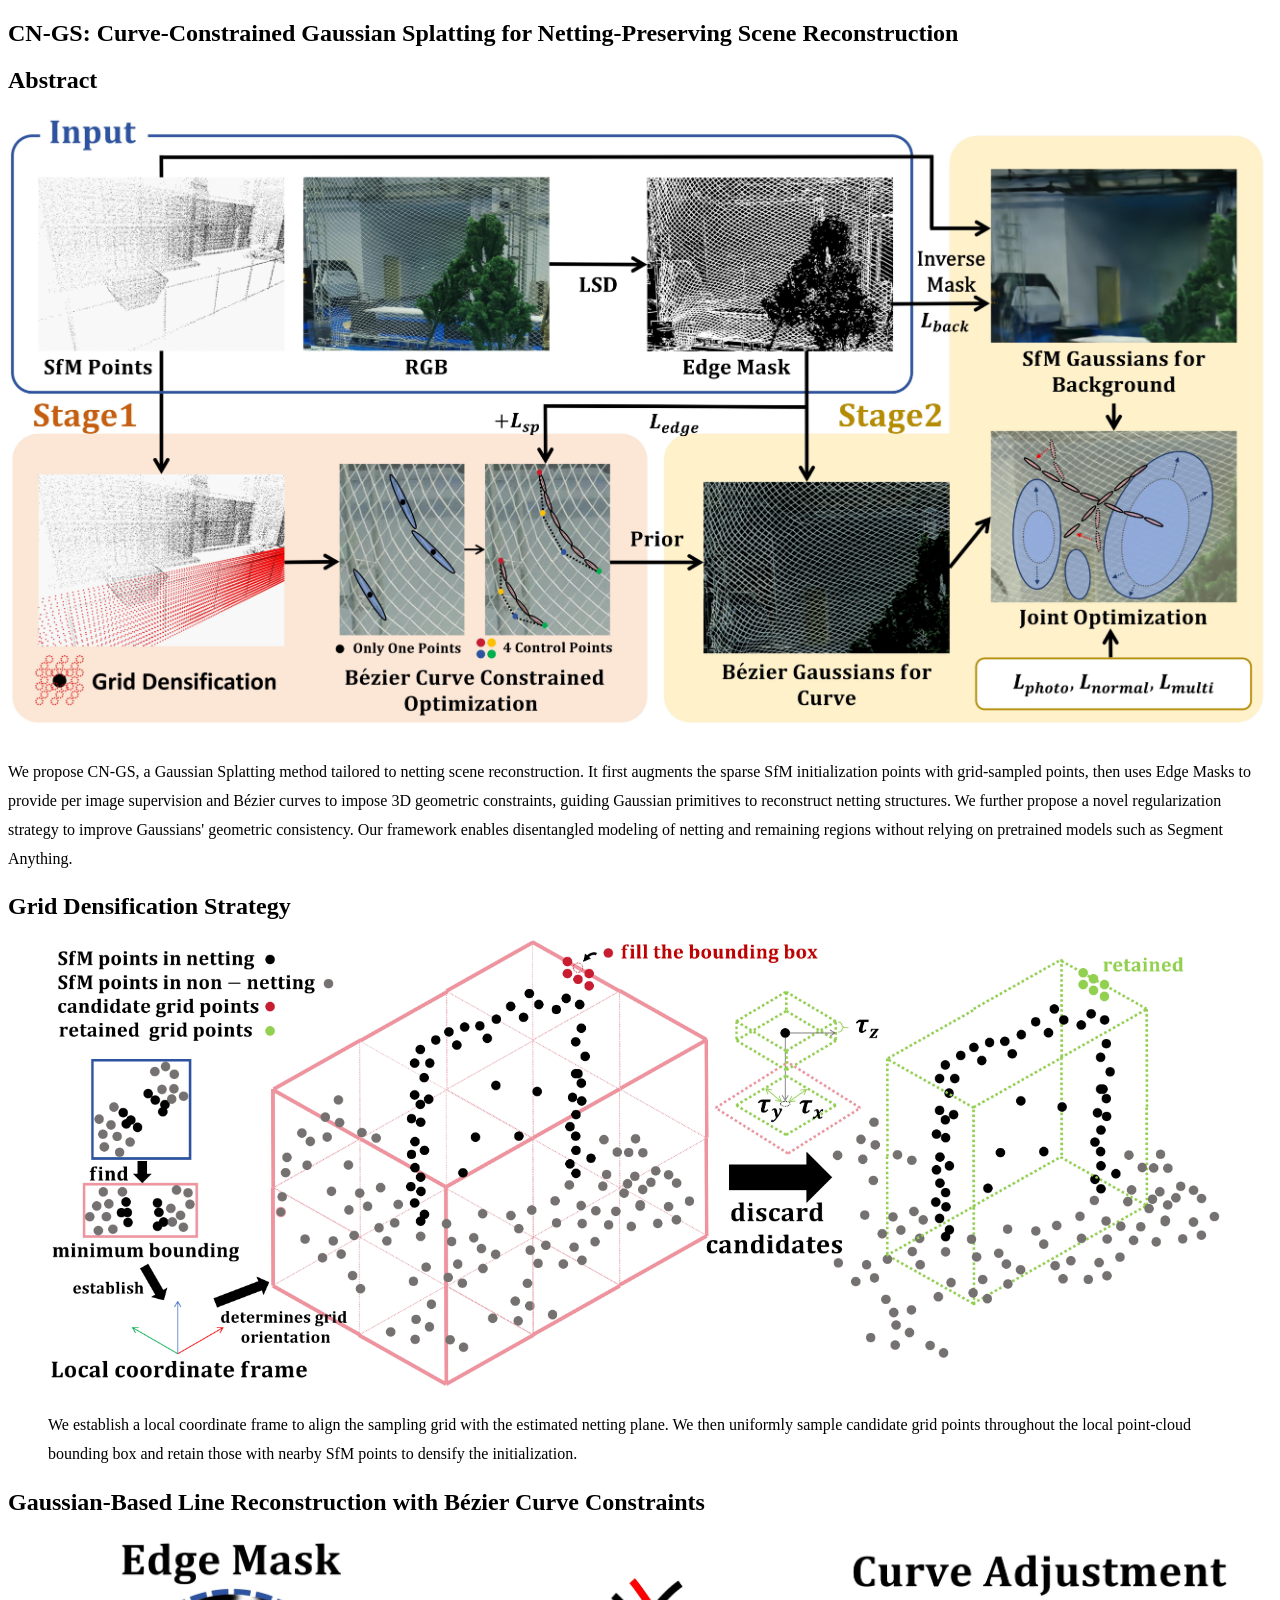
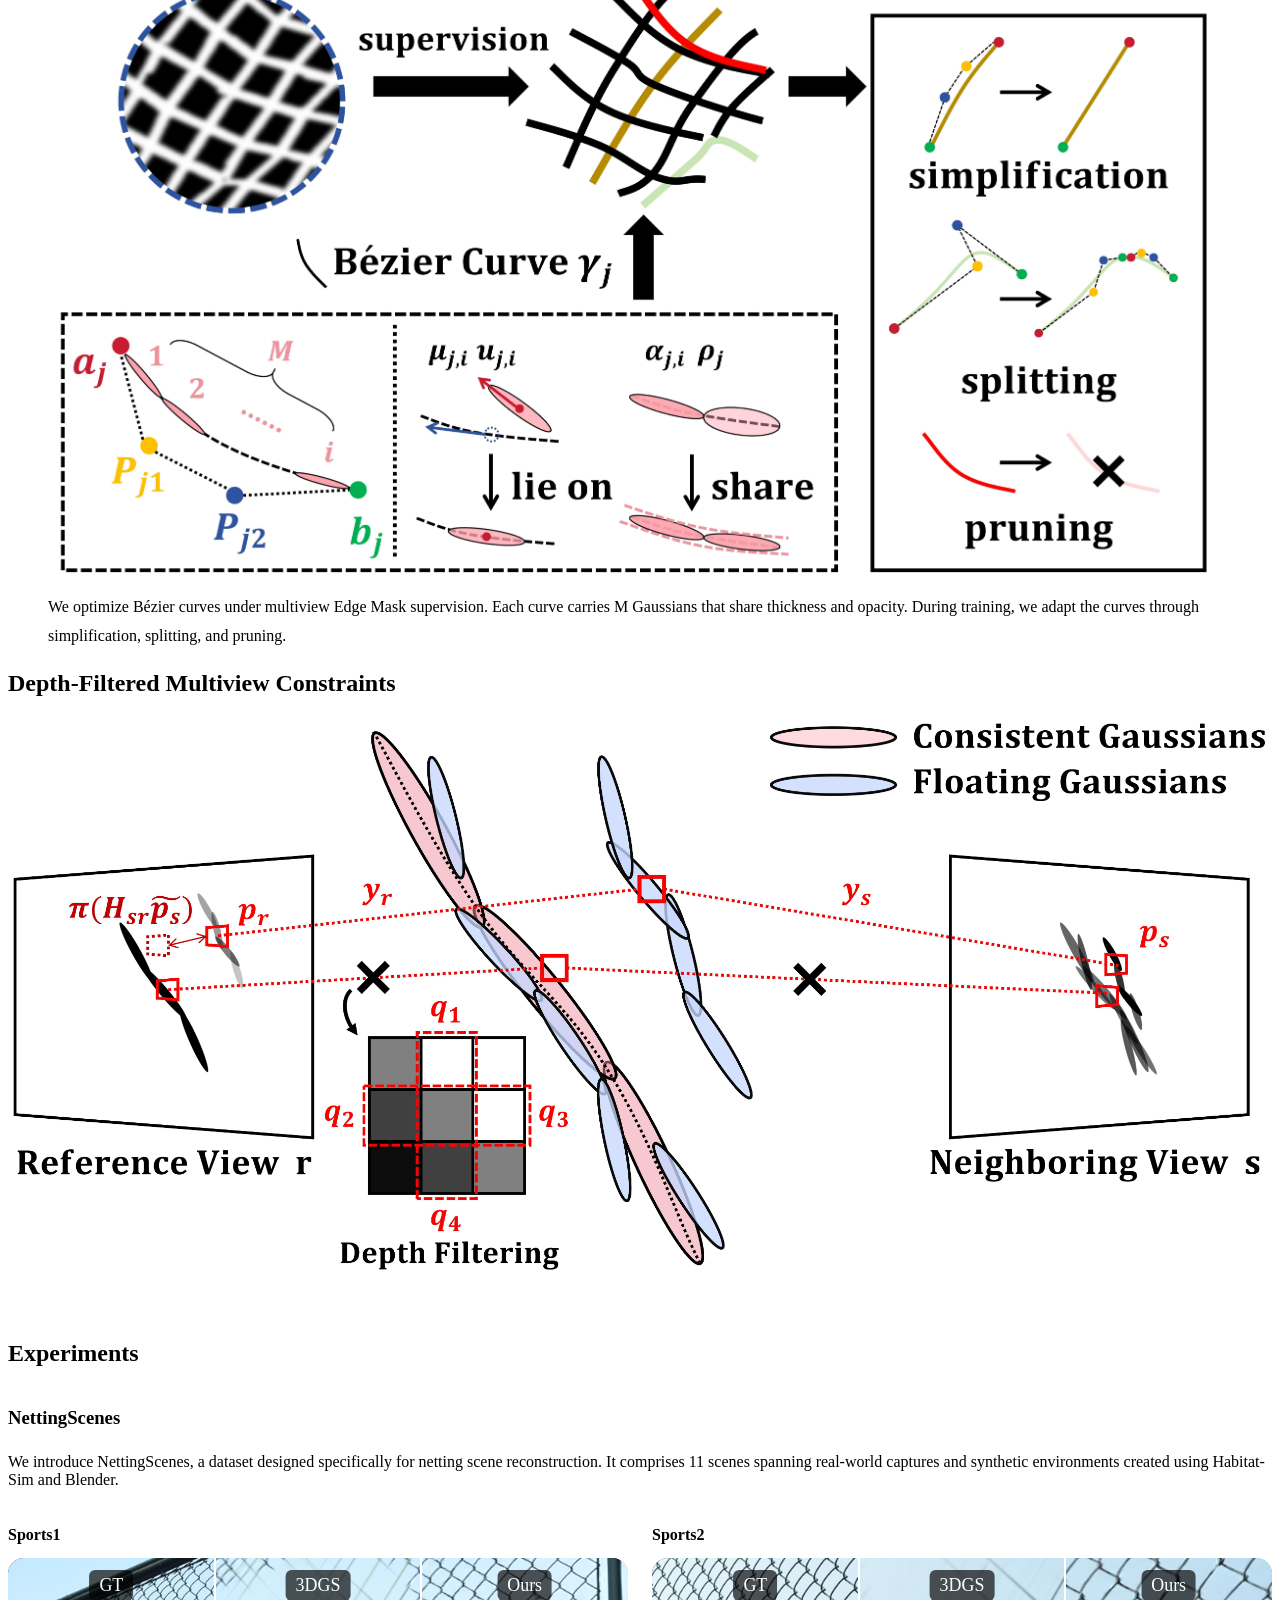
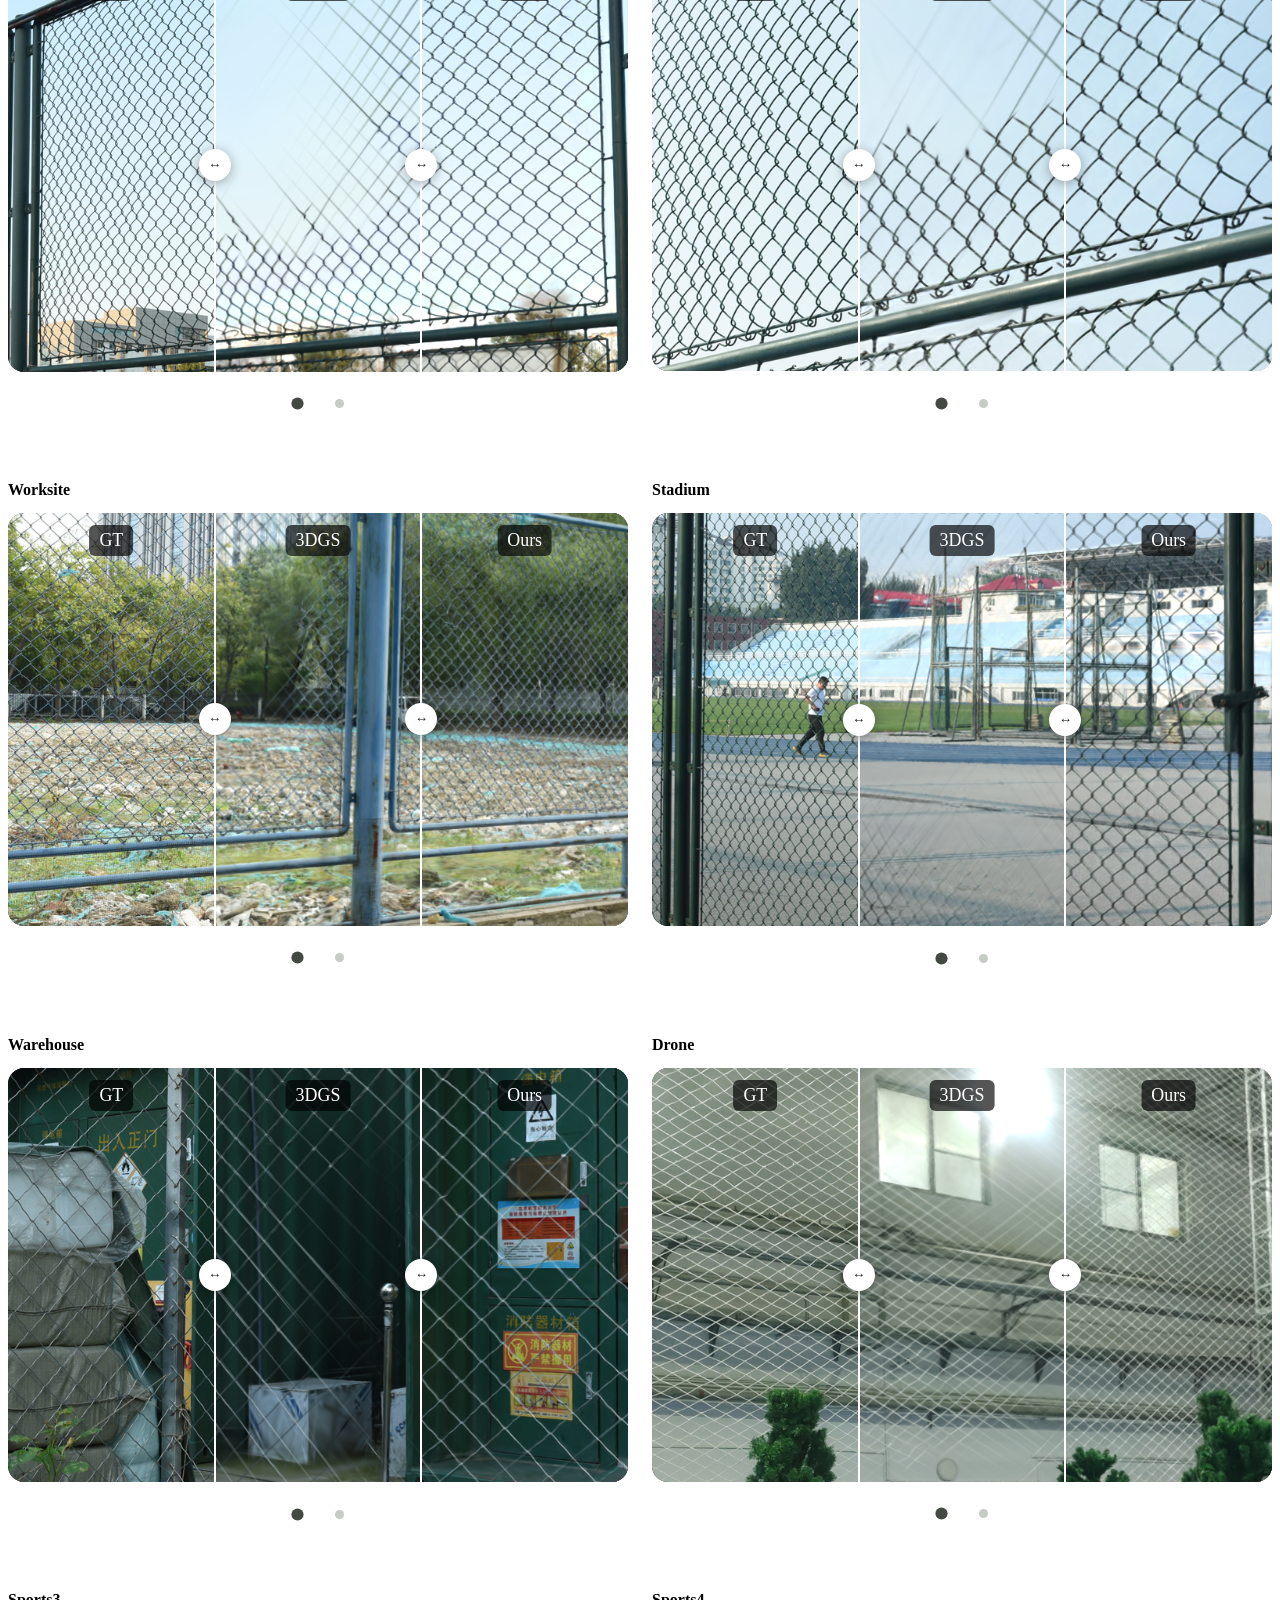
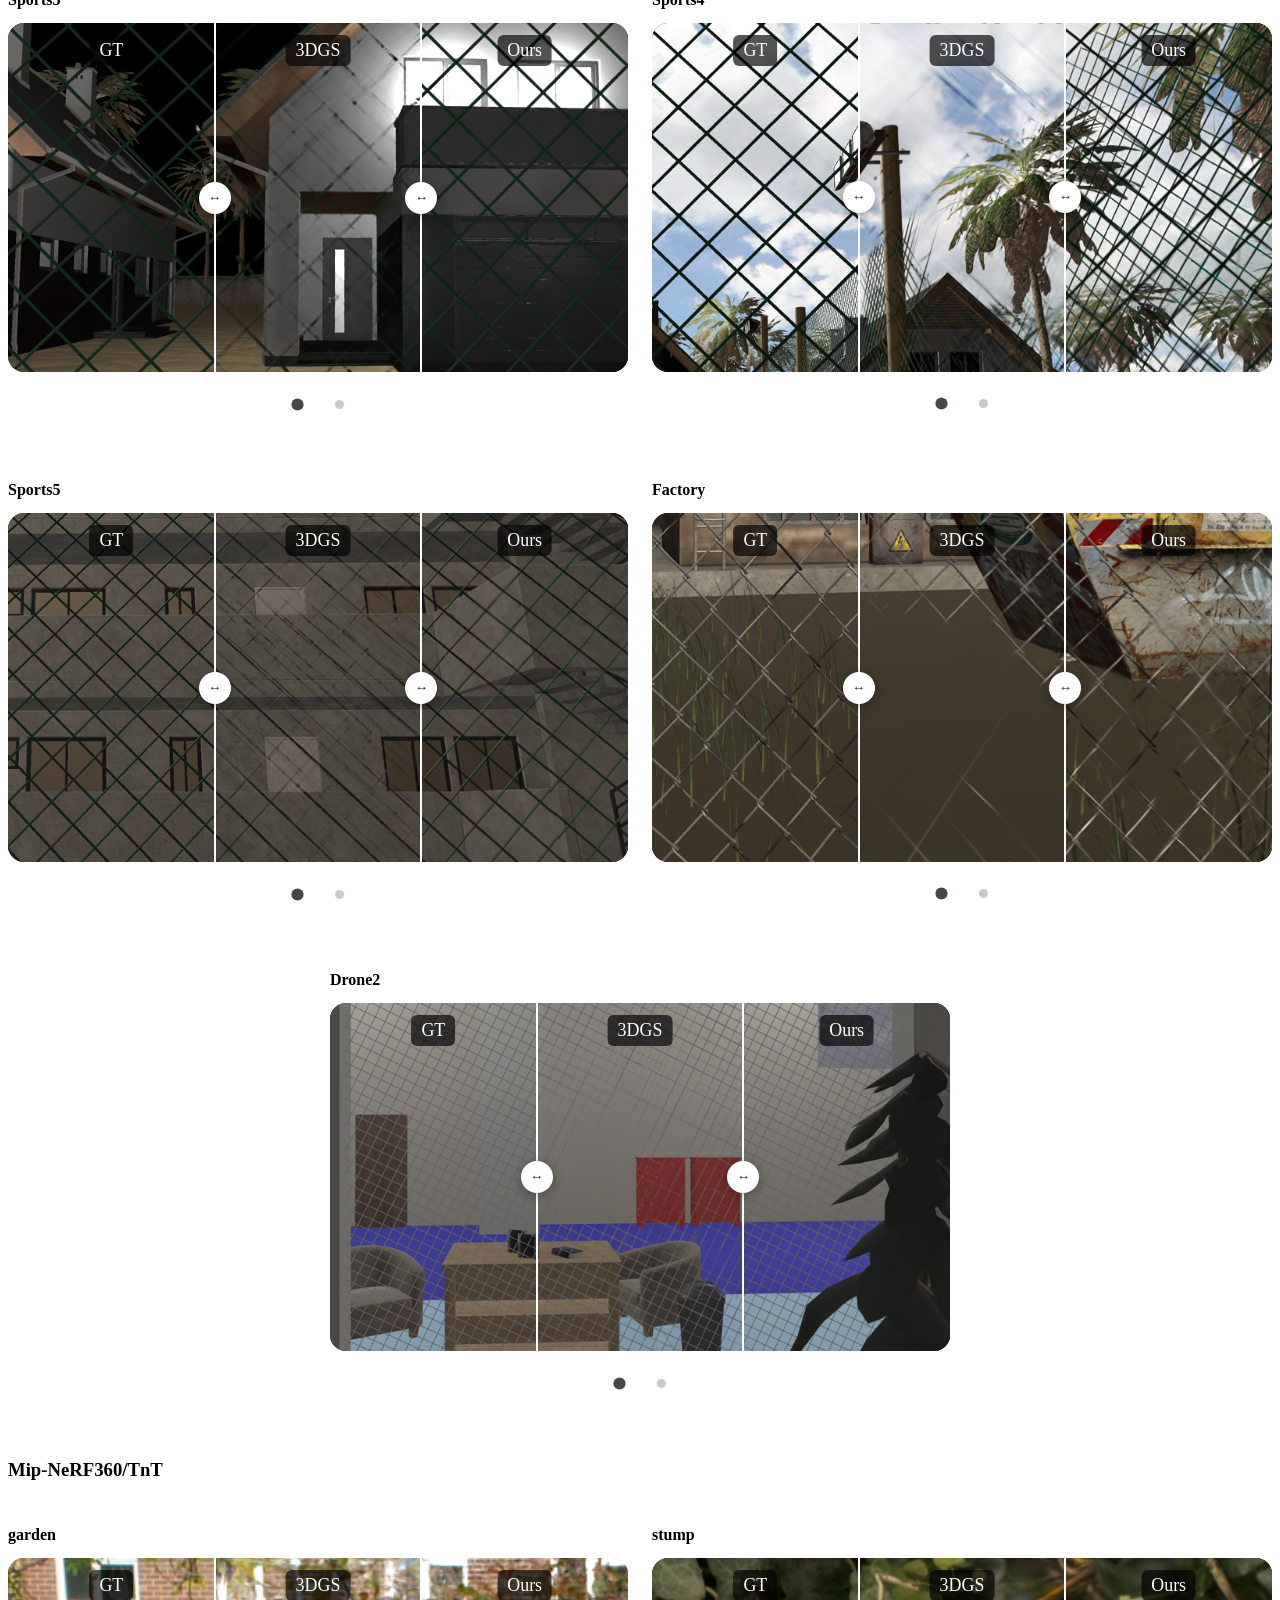
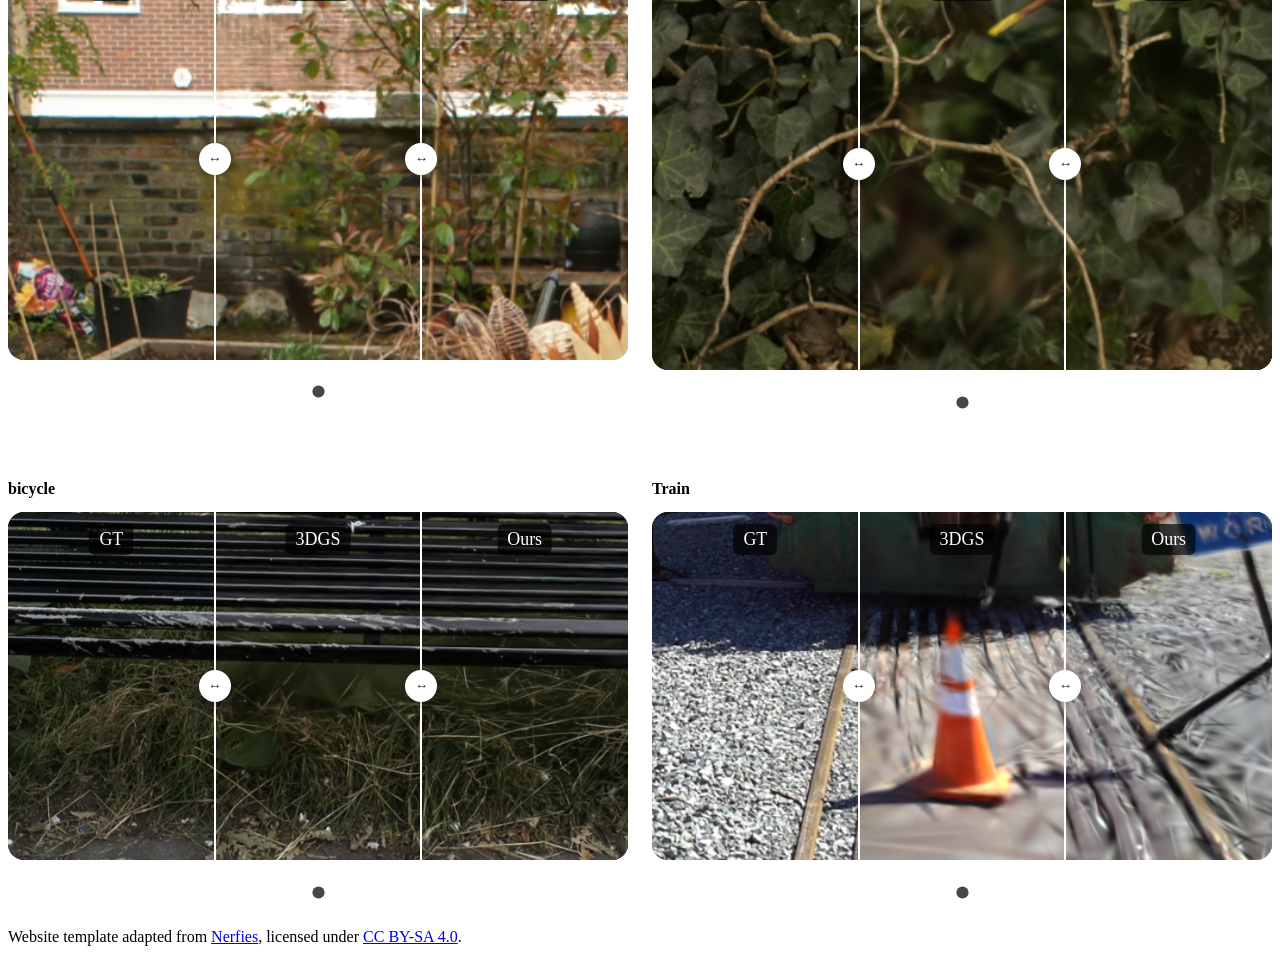
==== index.html @ cd25a400 "Add grid densification and Bezier reconstruction figure captions" ====
<!DOCTYPE html>
<html lang="en">
<head>
  <meta charset="utf-8">
  <meta name="viewport" content="width=device-width, initial-scale=1">
  <meta name="description" content="CN-GS visual comparisons with 3D Gaussian Splatting across real, simulated and public dataset scenes.">
  <title>CN-GS: Curve-Constrained Gaussian Splatting for Netting-Preserving Scene Reconstruction</title>
  <link href="https://fonts.googleapis.com/css?family=Google+Sans|Noto+Sans|Castoro" rel="stylesheet">
  <link rel="stylesheet" href="./static/css/bulma.min.css">
  <link rel="stylesheet" href="./static/css/index.css">
  <!-- Video comparison temporarily disabled; keep for restoration.
  <link rel="stylesheet" href="./static/css/video-comparison.css?v=dots-width-2">
  -->
  <link rel="stylesheet" href="./static/css/roi-comparison.css?v=method-captions-1">
  <!-- Video comparison temporarily disabled; keep for restoration.
  <script defer src="./static/js/video-comparison.js?v=public-1"></script>
  -->
  <script defer src="./static/js/roi-comparison.js?v=drone-crop-1"></script>
</head>
<body>
<section class="hero"><div class="hero-body"><div class="container is-max-desktop has-text-centered">
<h1 class="title is-1 publication-title">CN-GS: Curve-Constrained Gaussian Splatting for Netting-Preserving Scene Reconstruction</h1>
</div></div></section>
<!-- Video comparison temporarily disabled; original markup preserved.
<section class="hero teaser">
  <div class="container is-max-desktop">
    <div class="hero-body">
      <div class="video-comparison" id="buaa-comparison" style="--split: 50%">
        <video class="comparison-base" muted playsinline preload="auto" aria-label="3DGS rendering">
          <source src="./static/videos/comparisons/buaa-net-baseline-13s.mp4?v=13s-2" type="video/mp4">
        </video>
        <video class="comparison-ours" muted playsinline preload="auto" aria-label="Our rendering">
          <source src="./static/videos/comparisons/buaa-net-ours-13s.mp4?v=13s-2" type="video/mp4">
        </video>
        <span class="comparison-label label-ours">Ours</span>
        <span class="comparison-label label-baseline">3DGS</span>
        <div class="comparison-divider" aria-hidden="true"><span>&harr;</span></div>
        <input class="comparison-range" type="range" min="0" max="100" value="50" step="0.1"
               aria-label="Comparison split: percentage of 3DGS" aria-valuetext="50% 3DGS">
      </div>
      <div class="comparison-controls">
        <div class="comparison-scenes" role="group" aria-label="Comparison scene">
          <button class="comparison-scene" type="button" data-scene="buaa-net" aria-pressed="true" aria-label="Show BUAA Net" title="BUAA Net"><span aria-hidden="true"></span></button>
          <button class="comparison-scene" type="button" data-scene="930-0" aria-pressed="false" aria-label="Show 930-0" title="930-0"><span aria-hidden="true"></span></button>
          <button class="comparison-scene" type="button" data-scene="1010-2_2" aria-pressed="false" aria-label="Show 1010-2" title="1010-2"><span aria-hidden="true"></span></button>
          <button class="comparison-scene" type="button" data-scene="net6" aria-pressed="false" aria-label="Show net6" title="net6"><span aria-hidden="true"></span></button>
          <button class="comparison-scene" type="button" data-scene="bicycle" aria-pressed="false" aria-label="Show bicycle" title="bicycle"><span aria-hidden="true"></span></button>
        </div>
      </div>
    </div>
  </div>
</section>


-->

<section class="section method-section" id="abstract">
  <div class="container is-max-desktop">
    <h2 class="title is-3 has-text-centered">Abstract</h2>
    <img class="method-figure" src="./static/images/method/Abstract.jpg" alt="CN-GS overview" decoding="async">
    <div class="content abstract-text">
      <p>We propose CN-GS, a Gaussian Splatting method tailored to netting scene reconstruction.
It first augments the sparse SfM initialization points with grid-sampled points, then uses Edge Masks to provide per image supervision and B&eacute;zier curves to impose 3D geometric constraints, guiding Gaussian primitives to reconstruct netting structures.
We further propose a novel regularization strategy to improve Gaussians' geometric consistency.
Our framework enables disentangled modeling of netting and remaining regions without relying on pretrained models such as Segment Anything.</p>
    </div>
  </div>
</section>
<section class="section method-section" id="grid-densification">
  <div class="container is-max-desktop">
    <h2 class="title is-3 has-text-centered">Grid Densification Strategy</h2>
    <figure>
      <img class="method-figure" src="./static/images/method/1.jpg" alt="Grid densification strategy diagram" loading="lazy" decoding="async">
      <figcaption class="method-caption">We establish a local coordinate frame to align the sampling grid with the estimated netting plane.
We then uniformly sample candidate grid points throughout the local point-cloud bounding box and retain those with nearby SfM points to densify the initialization.</figcaption>
    </figure>
  </div>
</section>
<section class="section method-section" id="bezier-constraints">
  <div class="container is-max-desktop">
    <h2 class="title is-3 has-text-centered">Gaussian-Based Line Reconstruction with B&eacute;zier Curve Constraints</h2>
    <figure>
      <img class="method-figure" src="./static/images/method/2.jpg" alt="Gaussian-based line reconstruction with Bezier curve constraints" loading="lazy" decoding="async">
      <figcaption class="method-caption">We optimize B&eacute;zier curves under multiview Edge Mask supervision. Each curve carries M Gaussians that share thickness and opacity. During training, we adapt the curves through simplification, splitting, and pruning.</figcaption>
    </figure>
  </div>
</section>
<section class="section method-section" id="multiview-constraints">
  <div class="container is-max-desktop">
    <h2 class="title is-3 has-text-centered">Depth-Filtered Multiview Constraints</h2>
    <img class="method-figure" src="./static/images/method/3.jpg" alt="Depth-filtered multiview constraints diagram" loading="lazy" decoding="async">
  </div>
</section>

<section class="section roi-section" id="static-comparisons"><div class="container is-max-desktop">
<h2 class="title is-3 has-text-centered">Experiments</h2>

<section aria-labelledby="nettingscenes-title" class="experiment-dataset">
<h3 class="title is-4 dataset-title" id="nettingscenes-title">NettingScenes</h3>
<div class="content"><p>We introduce NettingScenes, a dataset designed specifically for netting scene reconstruction. It comprises 11 scenes spanning real-world captures and synthetic environments created using Habitat-Sim and Blender.</p></div>
<div class="roi-grid">
<article class="roi-group"><h4 class="title is-5">Sports1</h4>
<div class="roi-view" style="aspect-ratio:794/530;--first:33.333%;--second:66.667%">
<img alt="Sports1 / roi_00017 GT" class="roi-gt" draggable="false" loading="lazy" src="static/images/comparisons/website/102-2/roi_00017/gt_roi.png"/>
<img alt="Sports1 / roi_00017 3DGS" class="roi-base" draggable="false" loading="lazy" src="static/images/comparisons/website/102-2/roi_00017/left_render_roi.png"/>
<img alt="Sports1 / roi_00017 Ours" class="roi-ours" draggable="false" loading="lazy" src="static/images/comparisons/website/102-2/roi_00017/right_render_roi.png"/>
<span class="roi-label roi-label-gt">GT</span><span class="roi-label roi-label-base">3DGS</span><span class="roi-label roi-label-ours">Ours</span>
<button aria-label="GT / 3DGS boundary" aria-valuemax="100" aria-valuemin="0" aria-valuenow="33.333" class="roi-handle roi-first" role="slider" type="button"><span>↔</span></button>
<button aria-label="3DGS / Ours boundary" aria-valuemax="100" aria-valuemin="0" aria-valuenow="66.667" class="roi-handle roi-second" role="slider" type="button"><span>↔</span></button>
</div><div aria-label="Sports1 ROI selection" class="roi-scenes" role="group">
<button aria-label="Sports1: ROI 00017" aria-pressed="true" class="roi-scene" data-roi='{"label": "Sports1 / roi_00017", "path": "static/images/comparisons/website/102-2/roi_00017", "width": 794, "height": 530}' title="ROI 00017" type="button"><span aria-hidden="true"></span></button>
<button aria-label="Sports1: ROI 00021" aria-pressed="false" class="roi-scene" data-roi='{"label": "Sports1 / roi_00021", "path": "static/images/comparisons/website/102-2/roi_00021", "width": 793, "height": 529}' title="ROI 00021" type="button"><span aria-hidden="true"></span></button>
</div></article>
<article class="roi-group"><h4 class="title is-5">Sports2</h4>
<div class="roi-view" style="aspect-ratio:792/528;--first:33.333%;--second:66.667%">
<img alt="Sports2 / roi_00002 GT" class="roi-gt" draggable="false" loading="lazy" src="static/images/comparisons/website/1010-2/roi_00002/gt_roi.png"/>
<img alt="Sports2 / roi_00002 3DGS" class="roi-base" draggable="false" loading="lazy" src="static/images/comparisons/website/1010-2/roi_00002/left_render_roi.png"/>
<img alt="Sports2 / roi_00002 Ours" class="roi-ours" draggable="false" loading="lazy" src="static/images/comparisons/website/1010-2/roi_00002/right_render_roi.png"/>
<span class="roi-label roi-label-gt">GT</span><span class="roi-label roi-label-base">3DGS</span><span class="roi-label roi-label-ours">Ours</span>
<button aria-label="GT / 3DGS boundary" aria-valuemax="100" aria-valuemin="0" aria-valuenow="33.333" class="roi-handle roi-first" role="slider" type="button"><span>↔</span></button>
<button aria-label="3DGS / Ours boundary" aria-valuemax="100" aria-valuemin="0" aria-valuenow="66.667" class="roi-handle roi-second" role="slider" type="button"><span>↔</span></button>
</div><div aria-label="Sports2 ROI selection" class="roi-scenes" role="group">
<button aria-label="Sports2: ROI 00002" aria-pressed="true" class="roi-scene" data-roi='{"label": "Sports2 / roi_00002", "path": "static/images/comparisons/website/1010-2/roi_00002", "width": 792, "height": 528}' title="ROI 00002" type="button"><span aria-hidden="true"></span></button>
<button aria-label="Sports2: ROI 00031" aria-pressed="false" class="roi-scene" data-roi='{"label": "Sports2 / roi_00031", "path": "static/images/comparisons/website/1010-2/roi_00031", "width": 795, "height": 530}' title="ROI 00031" type="button"><span aria-hidden="true"></span></button>
</div></article>
<article class="roi-group"><h4 class="title is-5">Worksite</h4>
<div class="roi-view" style="aspect-ratio:795/529;--first:33.333%;--second:66.667%">
<img alt="Worksite / roi_00001 GT" class="roi-gt" draggable="false" loading="lazy" src="static/images/comparisons/website/930-0/roi_00001/gt_roi.png"/>
<img alt="Worksite / roi_00001 3DGS" class="roi-base" draggable="false" loading="lazy" src="static/images/comparisons/website/930-0/roi_00001/left_render_roi.png"/>
<img alt="Worksite / roi_00001 Ours" class="roi-ours" draggable="false" loading="lazy" src="static/images/comparisons/website/930-0/roi_00001/right_render_roi.png"/>
<span class="roi-label roi-label-gt">GT</span><span class="roi-label roi-label-base">3DGS</span><span class="roi-label roi-label-ours">Ours</span>
<button aria-label="GT / 3DGS boundary" aria-valuemax="100" aria-valuemin="0" aria-valuenow="33.333" class="roi-handle roi-first" role="slider" type="button"><span>↔</span></button>
<button aria-label="3DGS / Ours boundary" aria-valuemax="100" aria-valuemin="0" aria-valuenow="66.667" class="roi-handle roi-second" role="slider" type="button"><span>↔</span></button>
</div><div aria-label="Worksite ROI selection" class="roi-scenes" role="group">
<button aria-label="Worksite: ROI 00001" aria-pressed="true" class="roi-scene" data-roi='{"label": "Worksite / roi_00001", "path": "static/images/comparisons/website/930-0/roi_00001", "width": 795, "height": 529}' title="ROI 00001" type="button"><span aria-hidden="true"></span></button>
<button aria-label="Worksite: ROI 00017" aria-pressed="false" class="roi-scene" data-roi='{"label": "Worksite / roi_00017", "path": "static/images/comparisons/website/930-0/roi_00017", "width": 790, "height": 527}' title="ROI 00017" type="button"><span aria-hidden="true"></span></button>
</div></article>
<article class="roi-group"><h4 class="title is-5">Stadium</h4>
<div class="roi-view" style="aspect-ratio:792/528;--first:33.333%;--second:66.667%">
<img alt="Stadium / roi_00003 GT" class="roi-gt" draggable="false" loading="lazy" src="static/images/comparisons/website/net6/roi_00003/gt_roi.png"/>
<img alt="Stadium / roi_00003 3DGS" class="roi-base" draggable="false" loading="lazy" src="static/images/comparisons/website/net6/roi_00003/left_render_roi.png"/>
<img alt="Stadium / roi_00003 Ours" class="roi-ours" draggable="false" loading="lazy" src="static/images/comparisons/website/net6/roi_00003/right_render_roi.png"/>
<span class="roi-label roi-label-gt">GT</span><span class="roi-label roi-label-base">3DGS</span><span class="roi-label roi-label-ours">Ours</span>
<button aria-label="GT / 3DGS boundary" aria-valuemax="100" aria-valuemin="0" aria-valuenow="33.333" class="roi-handle roi-first" role="slider" type="button"><span>↔</span></button>
<button aria-label="3DGS / Ours boundary" aria-valuemax="100" aria-valuemin="0" aria-valuenow="66.667" class="roi-handle roi-second" role="slider" type="button"><span>↔</span></button>
</div><div aria-label="Stadium ROI selection" class="roi-scenes" role="group">
<button aria-label="Stadium: ROI 00003" aria-pressed="true" class="roi-scene" data-roi='{"label": "Stadium / roi_00003", "path": "static/images/comparisons/website/net6/roi_00003", "width": 792, "height": 528}' title="ROI 00003" type="button"><span aria-hidden="true"></span></button>
<button aria-label="Stadium: ROI 00005" aria-pressed="false" class="roi-scene" data-roi='{"label": "Stadium / roi_00005", "path": "static/images/comparisons/website/net6/roi_00005", "width": 792, "height": 529}' title="ROI 00005" type="button"><span aria-hidden="true"></span></button>
</div></article>
<article class="roi-group"><h4 class="title is-5">Warehouse</h4>
<div class="roi-view" style="aspect-ratio:790/528;--first:33.333%;--second:66.667%">
<img alt="Warehouse / roi_00008 GT" class="roi-gt" draggable="false" loading="lazy" src="static/images/comparisons/website/107-1/roi_00008/gt_roi.png"/>
<img alt="Warehouse / roi_00008 3DGS" class="roi-base" draggable="false" loading="lazy" src="static/images/comparisons/website/107-1/roi_00008/left_render_roi.png"/>
<img alt="Warehouse / roi_00008 Ours" class="roi-ours" draggable="false" loading="lazy" src="static/images/comparisons/website/107-1/roi_00008/right_render_roi.png"/>
<span class="roi-label roi-label-gt">GT</span><span class="roi-label roi-label-base">3DGS</span><span class="roi-label roi-label-ours">Ours</span>
<button aria-label="GT / 3DGS boundary" aria-valuemax="100" aria-valuemin="0" aria-valuenow="33.333" class="roi-handle roi-first" role="slider" type="button"><span>↔</span></button>
<button aria-label="3DGS / Ours boundary" aria-valuemax="100" aria-valuemin="0" aria-valuenow="66.667" class="roi-handle roi-second" role="slider" type="button"><span>↔</span></button>
</div><div aria-label="Warehouse ROI selection" class="roi-scenes" role="group">
<button aria-label="Warehouse: ROI 00008" aria-pressed="true" class="roi-scene" data-roi='{"label": "Warehouse / roi_00008", "path": "static/images/comparisons/website/107-1/roi_00008", "width": 790, "height": 528}' title="ROI 00008" type="button"><span aria-hidden="true"></span></button>
<button aria-label="Warehouse: ROI 00010" aria-pressed="false" class="roi-scene" data-roi='{"label": "Warehouse / roi_00010", "path": "static/images/comparisons/website/107-1/roi_00010", "width": 794, "height": 530}' title="ROI 00010" type="button"><span aria-hidden="true"></span></button>
</div></article>
<article class="roi-group"><h4 class="title is-5">Drone</h4>
<div class="roi-view" data-crop-aspect="794 / 530" style="aspect-ratio:794/530;--first:33.333%;--second:66.667%">
<img alt="Drone / roi_00002 GT" class="roi-gt" draggable="false" loading="lazy" src="static/images/comparisons/website/buaa_net/roi_00002/gt_roi.png"/>
<img alt="Drone / roi_00002 3DGS" class="roi-base" draggable="false" loading="lazy" src="static/images/comparisons/website/buaa_net/roi_00002/left_render_roi.png"/>
<img alt="Drone / roi_00002 Ours" class="roi-ours" draggable="false" loading="lazy" src="static/images/comparisons/website/buaa_net/roi_00002/right_render_roi.png"/>
<span class="roi-label roi-label-gt">GT</span><span class="roi-label roi-label-base">3DGS</span><span class="roi-label roi-label-ours">Ours</span>
<button aria-label="GT / 3DGS boundary" aria-valuemax="100" aria-valuemin="0" aria-valuenow="33.333" class="roi-handle roi-first" role="slider" type="button"><span>↔</span></button>
<button aria-label="3DGS / Ours boundary" aria-valuemax="100" aria-valuemin="0" aria-valuenow="66.667" class="roi-handle roi-second" role="slider" type="button"><span>↔</span></button>
</div><div aria-label="Drone ROI selection" class="roi-scenes" role="group">
<button aria-label="Drone: ROI 00002" aria-pressed="true" class="roi-scene" data-roi='{"label": "Drone / roi_00002", "path": "static/images/comparisons/website/buaa_net/roi_00002", "width": 789, "height": 592}' title="ROI 00002" type="button"><span aria-hidden="true"></span></button>
<button aria-label="Drone: ROI 00008" aria-pressed="false" class="roi-scene" data-roi='{"label": "Drone / roi_00008", "path": "static/images/comparisons/website/buaa_net/roi_00008", "width": 792, "height": 594}' title="ROI 00008" type="button"><span aria-hidden="true"></span></button>
</div></article>
<article class="roi-group"><h4 class="title is-5">Sports3</h4>
<div class="roi-view" style="aspect-ratio:791/445;--first:33.333%;--second:66.667%">
<img alt="Sports3 / roi_00000 GT" class="roi-gt" draggable="false" loading="lazy" src="static/images/comparisons/website/sand_night3/roi_00000/gt_roi.png"/>
<img alt="Sports3 / roi_00000 3DGS" class="roi-base" draggable="false" loading="lazy" src="static/images/comparisons/website/sand_night3/roi_00000/left_render_roi.png"/>
<img alt="Sports3 / roi_00000 Ours" class="roi-ours" draggable="false" loading="lazy" src="static/images/comparisons/website/sand_night3/roi_00000/right_render_roi.png"/>
<span class="roi-label roi-label-gt">GT</span><span class="roi-label roi-label-base">3DGS</span><span class="roi-label roi-label-ours">Ours</span>
<button aria-label="GT / 3DGS boundary" aria-valuemax="100" aria-valuemin="0" aria-valuenow="33.333" class="roi-handle roi-first" role="slider" type="button"><span>↔</span></button>
<button aria-label="3DGS / Ours boundary" aria-valuemax="100" aria-valuemin="0" aria-valuenow="66.667" class="roi-handle roi-second" role="slider" type="button"><span>↔</span></button>
</div><div aria-label="Sports3 ROI selection" class="roi-scenes" role="group">
<button aria-label="Sports3: ROI 00000" aria-pressed="true" class="roi-scene" data-roi='{"label": "Sports3 / roi_00000", "path": "static/images/comparisons/website/sand_night3/roi_00000", "width": 791, "height": 445}' title="ROI 00000" type="button"><span aria-hidden="true"></span></button>
<button aria-label="Sports3: ROI 00003" aria-pressed="false" class="roi-scene" data-roi='{"label": "Sports3 / roi_00003", "path": "static/images/comparisons/website/sand_night3/roi_00003", "width": 793, "height": 446}' title="ROI 00003" type="button"><span aria-hidden="true"></span></button>
</div></article>
<article class="roi-group"><h4 class="title is-5">Sports4</h4>
<div class="roi-view" style="aspect-ratio:794/446;--first:33.333%;--second:66.667%">
<img alt="Sports4 / roi_00006 GT" class="roi-gt" draggable="false" loading="lazy" src="static/images/comparisons/website/sand_sun2/roi_00006/gt_roi.png"/>
<img alt="Sports4 / roi_00006 3DGS" class="roi-base" draggable="false" loading="lazy" src="static/images/comparisons/website/sand_sun2/roi_00006/left_render_roi.png"/>
<img alt="Sports4 / roi_00006 Ours" class="roi-ours" draggable="false" loading="lazy" src="static/images/comparisons/website/sand_sun2/roi_00006/right_render_roi.png"/>
<span class="roi-label roi-label-gt">GT</span><span class="roi-label roi-label-base">3DGS</span><span class="roi-label roi-label-ours">Ours</span>
<button aria-label="GT / 3DGS boundary" aria-valuemax="100" aria-valuemin="0" aria-valuenow="33.333" class="roi-handle roi-first" role="slider" type="button"><span>↔</span></button>
<button aria-label="3DGS / Ours boundary" aria-valuemax="100" aria-valuemin="0" aria-valuenow="66.667" class="roi-handle roi-second" role="slider" type="button"><span>↔</span></button>
</div><div aria-label="Sports4 ROI selection" class="roi-scenes" role="group">
<button aria-label="Sports4: ROI 00006" aria-pressed="true" class="roi-scene" data-roi='{"label": "Sports4 / roi_00006", "path": "static/images/comparisons/website/sand_sun2/roi_00006", "width": 794, "height": 446}' title="ROI 00006" type="button"><span aria-hidden="true"></span></button>
<button aria-label="Sports4: ROI 00026" aria-pressed="false" class="roi-scene" data-roi='{"label": "Sports4 / roi_00026", "path": "static/images/comparisons/website/sand_sun2/roi_00026", "width": 793, "height": 446}' title="ROI 00026" type="button"><span aria-hidden="true"></span></button>
</div></article>
<article class="roi-group"><h4 class="title is-5">Sports5</h4>
<div class="roi-view" style="aspect-ratio:793/446;--first:33.333%;--second:66.667%">
<img alt="Sports5 / roi_00004 GT" class="roi-gt" draggable="false" loading="lazy" src="static/images/comparisons/website/tennis1/roi_00004/gt_roi.png"/>
<img alt="Sports5 / roi_00004 3DGS" class="roi-base" draggable="false" loading="lazy" src="static/images/comparisons/website/tennis1/roi_00004/left_render_roi.png"/>
<img alt="Sports5 / roi_00004 Ours" class="roi-ours" draggable="false" loading="lazy" src="static/images/comparisons/website/tennis1/roi_00004/right_render_roi.png"/>
<span class="roi-label roi-label-gt">GT</span><span class="roi-label roi-label-base">3DGS</span><span class="roi-label roi-label-ours">Ours</span>
<button aria-label="GT / 3DGS boundary" aria-valuemax="100" aria-valuemin="0" aria-valuenow="33.333" class="roi-handle roi-first" role="slider" type="button"><span>↔</span></button>
<button aria-label="3DGS / Ours boundary" aria-valuemax="100" aria-valuemin="0" aria-valuenow="66.667" class="roi-handle roi-second" role="slider" type="button"><span>↔</span></button>
</div><div aria-label="Sports5 ROI selection" class="roi-scenes" role="group">
<button aria-label="Sports5: ROI 00004" aria-pressed="true" class="roi-scene" data-roi='{"label": "Sports5 / roi_00004", "path": "static/images/comparisons/website/tennis1/roi_00004", "width": 793, "height": 446}' title="ROI 00004" type="button"><span aria-hidden="true"></span></button>
<button aria-label="Sports5: ROI 00012" aria-pressed="false" class="roi-scene" data-roi='{"label": "Sports5 / roi_00012", "path": "static/images/comparisons/website/tennis1/roi_00012", "width": 794, "height": 447}' title="ROI 00012" type="button"><span aria-hidden="true"></span></button>
</div></article>
<article class="roi-group"><h4 class="title is-5">Factory</h4>
<div class="roi-view" style="aspect-ratio:794/446;--first:33.333%;--second:66.667%">
<img alt="Factory / roi_00000 GT" class="roi-gt" draggable="false" loading="lazy" src="static/images/comparisons/website/factory2/roi_00000/gt_roi.png"/>
<img alt="Factory / roi_00000 3DGS" class="roi-base" draggable="false" loading="lazy" src="static/images/comparisons/website/factory2/roi_00000/left_render_roi.png"/>
<img alt="Factory / roi_00000 Ours" class="roi-ours" draggable="false" loading="lazy" src="static/images/comparisons/website/factory2/roi_00000/right_render_roi.png"/>
<span class="roi-label roi-label-gt">GT</span><span class="roi-label roi-label-base">3DGS</span><span class="roi-label roi-label-ours">Ours</span>
<button aria-label="GT / 3DGS boundary" aria-valuemax="100" aria-valuemin="0" aria-valuenow="33.333" class="roi-handle roi-first" role="slider" type="button"><span>↔</span></button>
<button aria-label="3DGS / Ours boundary" aria-valuemax="100" aria-valuemin="0" aria-valuenow="66.667" class="roi-handle roi-second" role="slider" type="button"><span>↔</span></button>
</div><div aria-label="Factory ROI selection" class="roi-scenes" role="group">
<button aria-label="Factory: ROI 00000" aria-pressed="true" class="roi-scene" data-roi='{"label": "Factory / roi_00000", "path": "static/images/comparisons/website/factory2/roi_00000", "width": 794, "height": 446}' title="ROI 00000" type="button"><span aria-hidden="true"></span></button>
<button aria-label="Factory: ROI 00003" aria-pressed="false" class="roi-scene" data-roi='{"label": "Factory / roi_00003", "path": "static/images/comparisons/website/factory2/roi_00003", "width": 793, "height": 446}' title="ROI 00003" type="button"><span aria-hidden="true"></span></button>
</div></article>
<article class="roi-group roi-group-centered"><h4 class="title is-5">Drone2</h4>
<div class="roi-view" style="aspect-ratio:795/446;--first:33.333%;--second:66.667%">
<img alt="Drone2 / roi_00003 GT" class="roi-gt" draggable="false" loading="lazy" src="static/images/comparisons/website/V109/roi_00003/gt_roi.png"/>
<img alt="Drone2 / roi_00003 3DGS" class="roi-base" draggable="false" loading="lazy" src="static/images/comparisons/website/V109/roi_00003/left_render_roi.png"/>
<img alt="Drone2 / roi_00003 Ours" class="roi-ours" draggable="false" loading="lazy" src="static/images/comparisons/website/V109/roi_00003/right_render_roi.png"/>
<span class="roi-label roi-label-gt">GT</span><span class="roi-label roi-label-base">3DGS</span><span class="roi-label roi-label-ours">Ours</span>
<button aria-label="GT / 3DGS boundary" aria-valuemax="100" aria-valuemin="0" aria-valuenow="33.333" class="roi-handle roi-first" role="slider" type="button"><span>↔</span></button>
<button aria-label="3DGS / Ours boundary" aria-valuemax="100" aria-valuemin="0" aria-valuenow="66.667" class="roi-handle roi-second" role="slider" type="button"><span>↔</span></button>
</div><div aria-label="Drone2 ROI selection" class="roi-scenes" role="group">
<button aria-label="Drone2: ROI 00003" aria-pressed="true" class="roi-scene" data-roi='{"label": "Drone2 / roi_00003", "path": "static/images/comparisons/website/V109/roi_00003", "width": 795, "height": 446}' title="ROI 00003" type="button"><span aria-hidden="true"></span></button>
<button aria-label="Drone2: ROI 00012" aria-pressed="false" class="roi-scene" data-roi='{"label": "Drone2 / roi_00012", "path": "static/images/comparisons/website/V109/roi_00012", "width": 791, "height": 445}' title="ROI 00012" type="button"><span aria-hidden="true"></span></button>
</div></article>
</div>
</section>
<section aria-labelledby="mip-nerf360-title" class="experiment-dataset">
<h3 class="title is-4 dataset-title" id="mip-nerf360-title">Mip-NeRF360/TnT</h3>
<div class="roi-grid">
<article class="roi-group"><h4 class="title is-5">garden</h4>
<div class="roi-view" style="aspect-ratio:394/255;--first:33.333%;--second:66.667%">
<img alt="garden / roi_00005 GT" class="roi-gt" draggable="false" loading="lazy" src="static/images/comparisons/website/garden/roi_00005/gt_roi.png"/>
<img alt="garden / roi_00005 3DGS" class="roi-base" draggable="false" loading="lazy" src="static/images/comparisons/website/garden/roi_00005/left_render_roi.png"/>
<img alt="garden / roi_00005 Ours" class="roi-ours" draggable="false" loading="lazy" src="static/images/comparisons/website/garden/roi_00005/right_render_roi.png"/>
<span class="roi-label roi-label-gt">GT</span><span class="roi-label roi-label-base">3DGS</span><span class="roi-label roi-label-ours">Ours</span>
<button aria-label="GT / 3DGS boundary" aria-valuemax="100" aria-valuemin="0" aria-valuenow="33.333" class="roi-handle roi-first" role="slider" type="button"><span>↔</span></button>
<button aria-label="3DGS / Ours boundary" aria-valuemax="100" aria-valuemin="0" aria-valuenow="66.667" class="roi-handle roi-second" role="slider" type="button"><span>↔</span></button>
</div><div aria-label="garden ROI selection" class="roi-scenes" role="group">
<button aria-label="garden: ROI 00005" aria-pressed="true" class="roi-scene" data-roi='{"label": "garden / roi_00005", "path": "static/images/comparisons/website/garden/roi_00005", "width": 394, "height": 255}' title="ROI 00005" type="button"><span aria-hidden="true"></span></button>
</div></article>
<article class="roi-group"><h4 class="title is-5">stump</h4>
<div class="roi-view" style="aspect-ratio:453/301;--first:33.333%;--second:66.667%">
<img alt="stump / roi_00013 GT" class="roi-gt" draggable="false" loading="lazy" src="static/images/comparisons/website/stump/roi_00013/gt_roi.png"/>
<img alt="stump / roi_00013 3DGS" class="roi-base" draggable="false" loading="lazy" src="static/images/comparisons/website/stump/roi_00013/left_render_roi.png"/>
<img alt="stump / roi_00013 Ours" class="roi-ours" draggable="false" loading="lazy" src="static/images/comparisons/website/stump/roi_00013/right_render_roi.png"/>
<span class="roi-label roi-label-gt">GT</span><span class="roi-label roi-label-base">3DGS</span><span class="roi-label roi-label-ours">Ours</span>
<button aria-label="GT / 3DGS boundary" aria-valuemax="100" aria-valuemin="0" aria-valuenow="33.333" class="roi-handle roi-first" role="slider" type="button"><span>↔</span></button>
<button aria-label="3DGS / Ours boundary" aria-valuemax="100" aria-valuemin="0" aria-valuenow="66.667" class="roi-handle roi-second" role="slider" type="button"><span>↔</span></button>
</div><div aria-label="stump ROI selection" class="roi-scenes" role="group">
<button aria-label="stump: ROI 00013" aria-pressed="true" class="roi-scene" data-roi='{"label": "stump / roi_00013", "path": "static/images/comparisons/website/stump/roi_00013", "width": 453, "height": 301}' title="ROI 00013" type="button"><span aria-hidden="true"></span></button>
</div></article>
<article class="roi-group"><h4 class="title is-5">bicycle</h4>
<div class="roi-view" data-crop-aspect="521/293" style="aspect-ratio:521/293;--first:33.333%;--second:66.667%">
<img alt="bicycle / roi_00015 GT" class="roi-gt" draggable="false" loading="lazy" src="static/images/comparisons/website/bicycle/roi_00015/gt_roi.png"/>
<img alt="bicycle / roi_00015 3DGS" class="roi-base" draggable="false" loading="lazy" src="static/images/comparisons/website/bicycle/roi_00015/left_render_roi.png"/>
<img alt="bicycle / roi_00015 Ours" class="roi-ours" draggable="false" loading="lazy" src="static/images/comparisons/website/bicycle/roi_00015/right_render_roi.png"/>
<span class="roi-label roi-label-gt">GT</span><span class="roi-label roi-label-base">3DGS</span><span class="roi-label roi-label-ours">Ours</span>
<button aria-label="GT / 3DGS boundary" aria-valuemax="100" aria-valuemin="0" aria-valuenow="33.333" class="roi-handle roi-first" role="slider" type="button"><span>↔</span></button>
<button aria-label="3DGS / Ours boundary" aria-valuemax="100" aria-valuemin="0" aria-valuenow="66.667" class="roi-handle roi-second" role="slider" type="button"><span>↔</span></button>
</div><div aria-label="bicycle ROI selection" class="roi-scenes" role="group">
<button aria-label="bicycle: ROI 00015" aria-pressed="true" class="roi-scene" data-roi='{"label": "bicycle / roi_00015", "path": "static/images/comparisons/website/bicycle/roi_00015", "width": 684, "height": 454}' title="ROI 00015" type="button"><span aria-hidden="true"></span></button>
</div></article>
<article class="roi-group"><h4 class="title is-5">Train</h4>
<div class="roi-view" style="aspect-ratio:521/293;--first:33.333%;--second:66.667%">
<img alt="Train / roi_00020 GT" class="roi-gt" draggable="false" loading="lazy" src="static/images/comparisons/website/Train/roi_00020/gt_roi.png"/>
<img alt="Train / roi_00020 3DGS" class="roi-base" draggable="false" loading="lazy" src="static/images/comparisons/website/Train/roi_00020/left_render_roi.png"/>
<img alt="Train / roi_00020 Ours" class="roi-ours" draggable="false" loading="lazy" src="static/images/comparisons/website/Train/roi_00020/right_render_roi.png"/>
<span class="roi-label roi-label-gt">GT</span><span class="roi-label roi-label-base">3DGS</span><span class="roi-label roi-label-ours">Ours</span>
<button aria-label="GT / 3DGS boundary" aria-valuemax="100" aria-valuemin="0" aria-valuenow="33.333" class="roi-handle roi-first" role="slider" type="button"><span>↔</span></button>
<button aria-label="3DGS / Ours boundary" aria-valuemax="100" aria-valuemin="0" aria-valuenow="66.667" class="roi-handle roi-second" role="slider" type="button"><span>↔</span></button>
</div><div aria-label="Train ROI selection" class="roi-scenes" role="group">
<button aria-label="Train: ROI 00020" aria-pressed="true" class="roi-scene" data-roi='{"label": "Train / roi_00020", "path": "static/images/comparisons/website/Train/roi_00020", "width": 521, "height": 293}' title="ROI 00020" type="button"><span aria-hidden="true"></span></button>
</div></article></div>
</section>

</div></section>
<footer class="footer"><div class="container has-text-centered">
<p>Website template adapted from <a href="https://nerfies.github.io/">Nerfies</a>,
licensed under <a rel="license" href="https://creativecommons.org/licenses/by-sa/4.0/">CC BY-SA 4.0</a>.</p>
</div></footer>
</body></html>
---- static/css/video-comparison.css ----
.hero.teaser > .container { width: 100%; min-width: 0; }
.video-comparison { position: relative; width: 100%; aspect-ratio: 4 / 3; overflow: hidden; border-radius: 22px; background: #191b18; --split: 50%; }
.video-comparison video { position: absolute; inset: 0; width: 100%; height: 100%; object-fit: contain; pointer-events: none; }
.comparison-ours { clip-path: inset(0 0 0 var(--split)); }
.comparison-label { position: absolute; z-index: 2; padding: .3em .55em; color: white; background: #000a; border-radius: 7px; font-size: clamp(18px, 3vw, 32px); pointer-events: none; }
.label-ours { bottom: 14px; right: 14px; }
.label-baseline { top: 14px; left: 14px; }
.comparison-divider { position: absolute; z-index: 3; left: var(--split); top: 0; bottom: 0; width: 3px; background: white; transform: translateX(-50%); pointer-events: none; }
.comparison-divider span { position: absolute; top: 50%; left: 50%; transform: translate(-50%, -50%); background: #fff; color: #242824; border-radius: 50%; width: 36px; height: 36px; text-align: center; line-height: 36px; box-shadow: 0 2px 12px #0005; }
.comparison-range { position: absolute; inset: 0; width: 100%; height: 100%; margin: 0; opacity: 0; z-index: 4; cursor: ew-resize; touch-action: pan-y; }
.video-comparison:focus-within { outline: 3px solid #48766b; outline-offset: 4px; }
.comparison-controls { display: flex; align-items: center; justify-content: center; gap: 12px; flex-wrap: wrap; margin-top: 18px; }
.comparison-scenes { display: flex; justify-content: center; gap: 2px; max-width: 100%; }
.comparison-scene { display: grid; place-items: center; width: 40px; height: 40px; padding: 0; border: 0; border-radius: 50%; background: transparent; cursor: pointer; }
.comparison-scene span { width: 9px; height: 9px; border-radius: 50%; background: #c7cbc5; transition: background-color .15s, transform .15s; }
.comparison-scene:hover span { background: #848c80; }
.comparison-scene[aria-pressed="true"] span { background: #454943; transform: scale(1.35); }
.comparison-scene:focus-visible { outline: 2px solid #48766b; outline-offset: 1px; }
@media (prefers-reduced-motion: reduce) { .comparison-scene span { transition: none; } }
@media (max-width: 600px) { .video-comparison { border-radius: 12px; } .comparison-label { margin: 0; } }
---- static/css/roi-comparison.css ----
.method-figure { display: block; width: 100%; height: auto; margin: 0 auto; }
.method-caption { margin-top: 1.25rem; line-height: 1.8; text-align: left; }
.abstract-text { margin-top: 1.75rem; line-height: 1.8; }
.roi-section { padding-top: 3rem; }
.roi-section > .container > h2 { margin-bottom: 2.5rem; }
.experiment-dataset + .experiment-dataset { margin-top: 3.5rem; }
.dataset-title { margin-bottom: 1.5rem; }
.roi-grid { display: grid; grid-template-columns: repeat(2, minmax(0, 1fr)); gap: 36px 24px; align-items: start; }
.roi-group { min-width: 0; }
.roi-group-centered { grid-column: 1 / -1; width: calc((100% - 24px) / 2); justify-self: center; }
.roi-group > .title { margin-bottom: 14px; }
.roi-view { position: relative; overflow: hidden; border-radius: 16px; background: #20241f; isolation: isolate; }
.roi-view img { position: absolute; inset: 0; width: 100%; height: 100%; object-fit: contain; pointer-events: none; user-select: none; }
.roi-view[data-crop-aspect] img { object-fit: cover; object-position: center; }
.roi-base { clip-path: inset(0 0 0 var(--first)); }
.roi-ours { clip-path: inset(0 0 0 var(--second)); }
.roi-label { position: absolute; top: 12px; transform: translateX(-50%); z-index: 3; background: #000a; color: white; padding: 5px 10px; border-radius: 6px; font-size: clamp(12px, 1.4vw, 18px); pointer-events: none; }
.roi-label-gt { left: calc(var(--first) / 2); }
.roi-label-base { left: calc((var(--first) + var(--second)) / 2); }
.roi-label-ours { left: calc((var(--second) + 100%) / 2); }
.roi-handle { position: absolute; top: 0; bottom: 0; width: 30px; padding: 0; border: 0; background: transparent; transform: translateX(-50%); z-index: 4; cursor: ew-resize; touch-action: none; }
.roi-handle::before { content: ''; position: absolute; top: 0; bottom: 0; left: calc(50% - 1px); width: 2px; background: white; }
.roi-handle span { position: absolute; left: 50%; top: 50%; transform: translate(-50%, -50%); width: 32px; height: 32px; line-height: 32px; border-radius: 50%; background: white; color: #242824; box-shadow: 0 2px 12px #0005; }
.roi-first { left: var(--first); }
.roi-second { left: var(--second); }
.roi-handle:focus-visible span { outline: 3px solid #287b68; outline-offset: 3px; }
.roi-handle:focus { z-index: 5; outline: none; }
.roi-scenes { display: flex; flex-wrap: wrap; justify-content: center; gap: 2px; margin-top: 12px; }
.roi-scene { display: grid; place-items: center; width: 40px; height: 40px; padding: 0; border: 0; border-radius: 50%; background: transparent; cursor: pointer; }
.roi-scene span { width: 9px; height: 9px; border-radius: 50%; background: #c7cbc5; transition: background-color .15s, transform .15s; }
.roi-scene:hover span { background: #848c80; }
.roi-scene[aria-pressed="true"] span { background: #454943; transform: scale(1.35); }
.roi-scene:focus-visible { outline: 2px solid #48766b; outline-offset: 1px; }
@media (prefers-reduced-motion: reduce) { .roi-scene span { transition: none; } }
@media (max-width: 600px) { .roi-label { top: 8px; padding: 3px 6px; } .roi-view { border-radius: 10px; } }
@media (max-width: 640px) { .roi-grid { grid-template-columns: minmax(0, 1fr); gap: 32px; } }
@media (max-width: 640px) { .roi-group-centered { width: 100%; } }
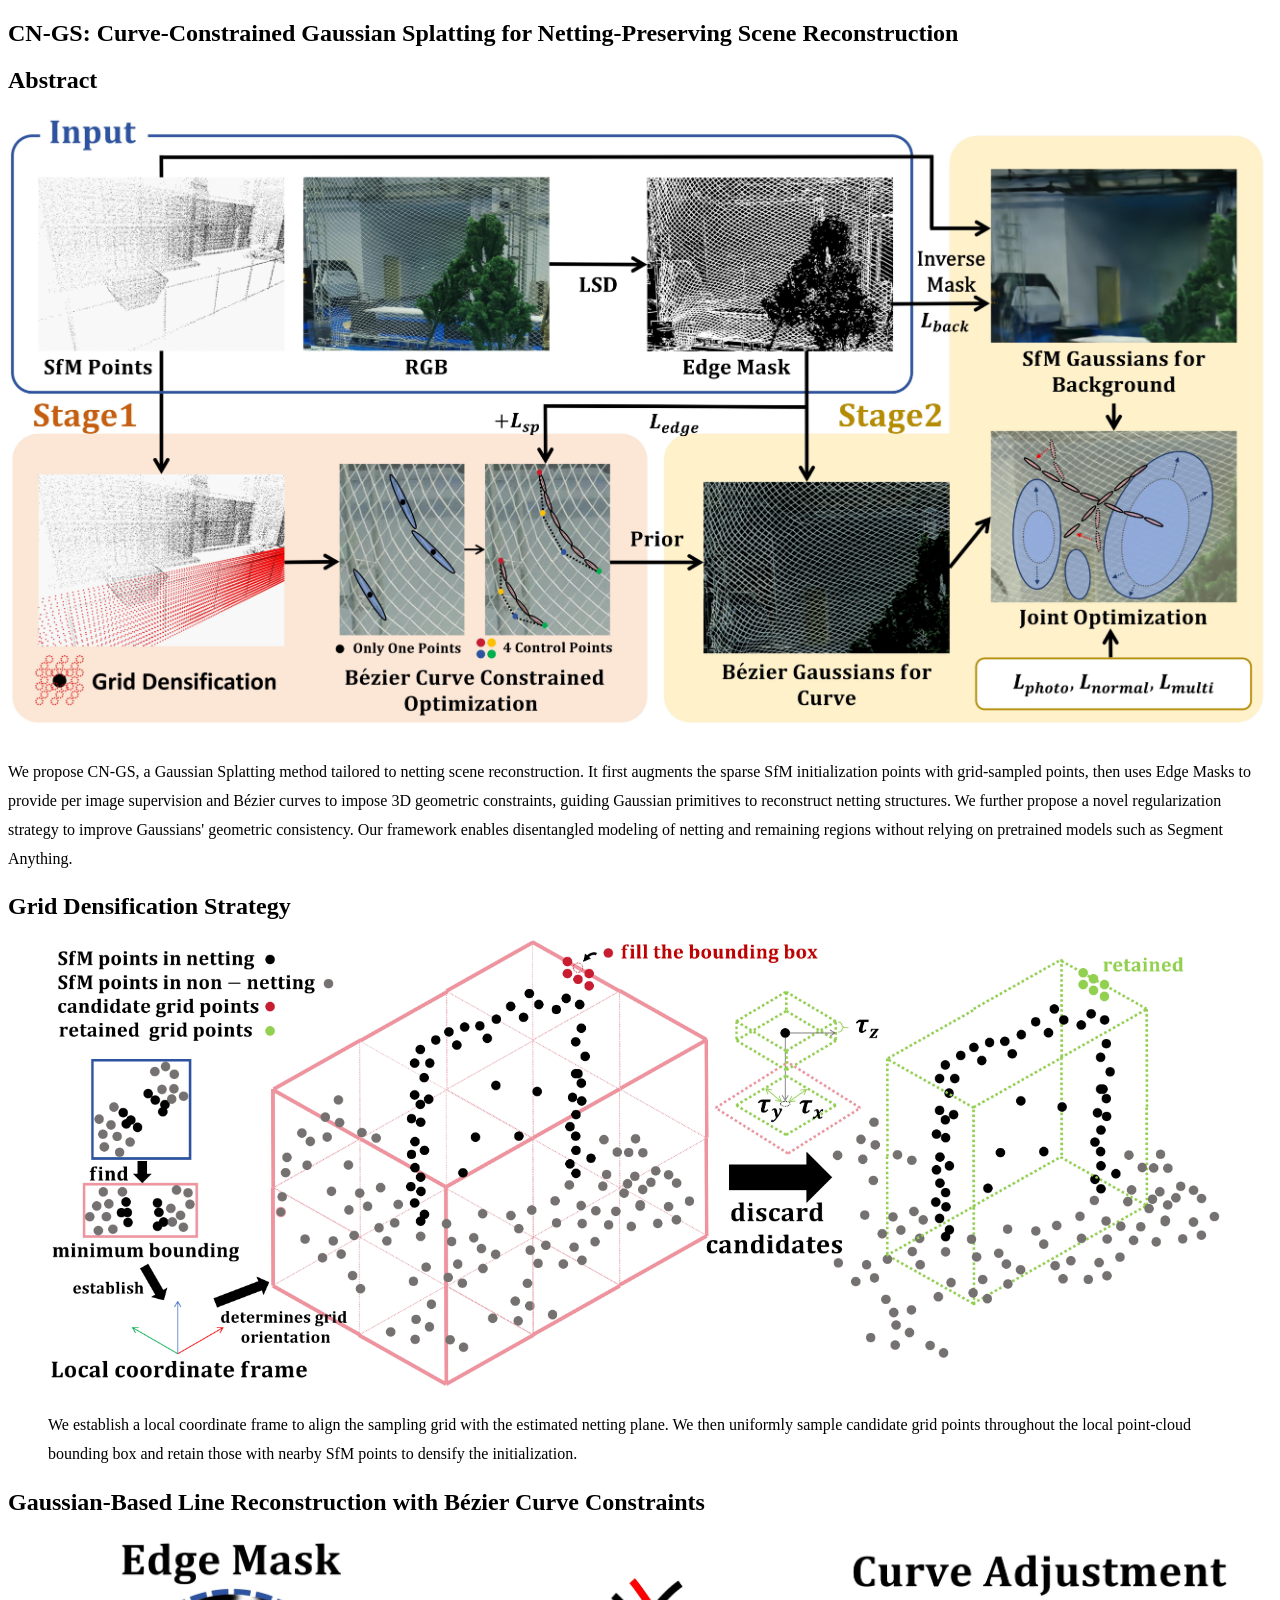
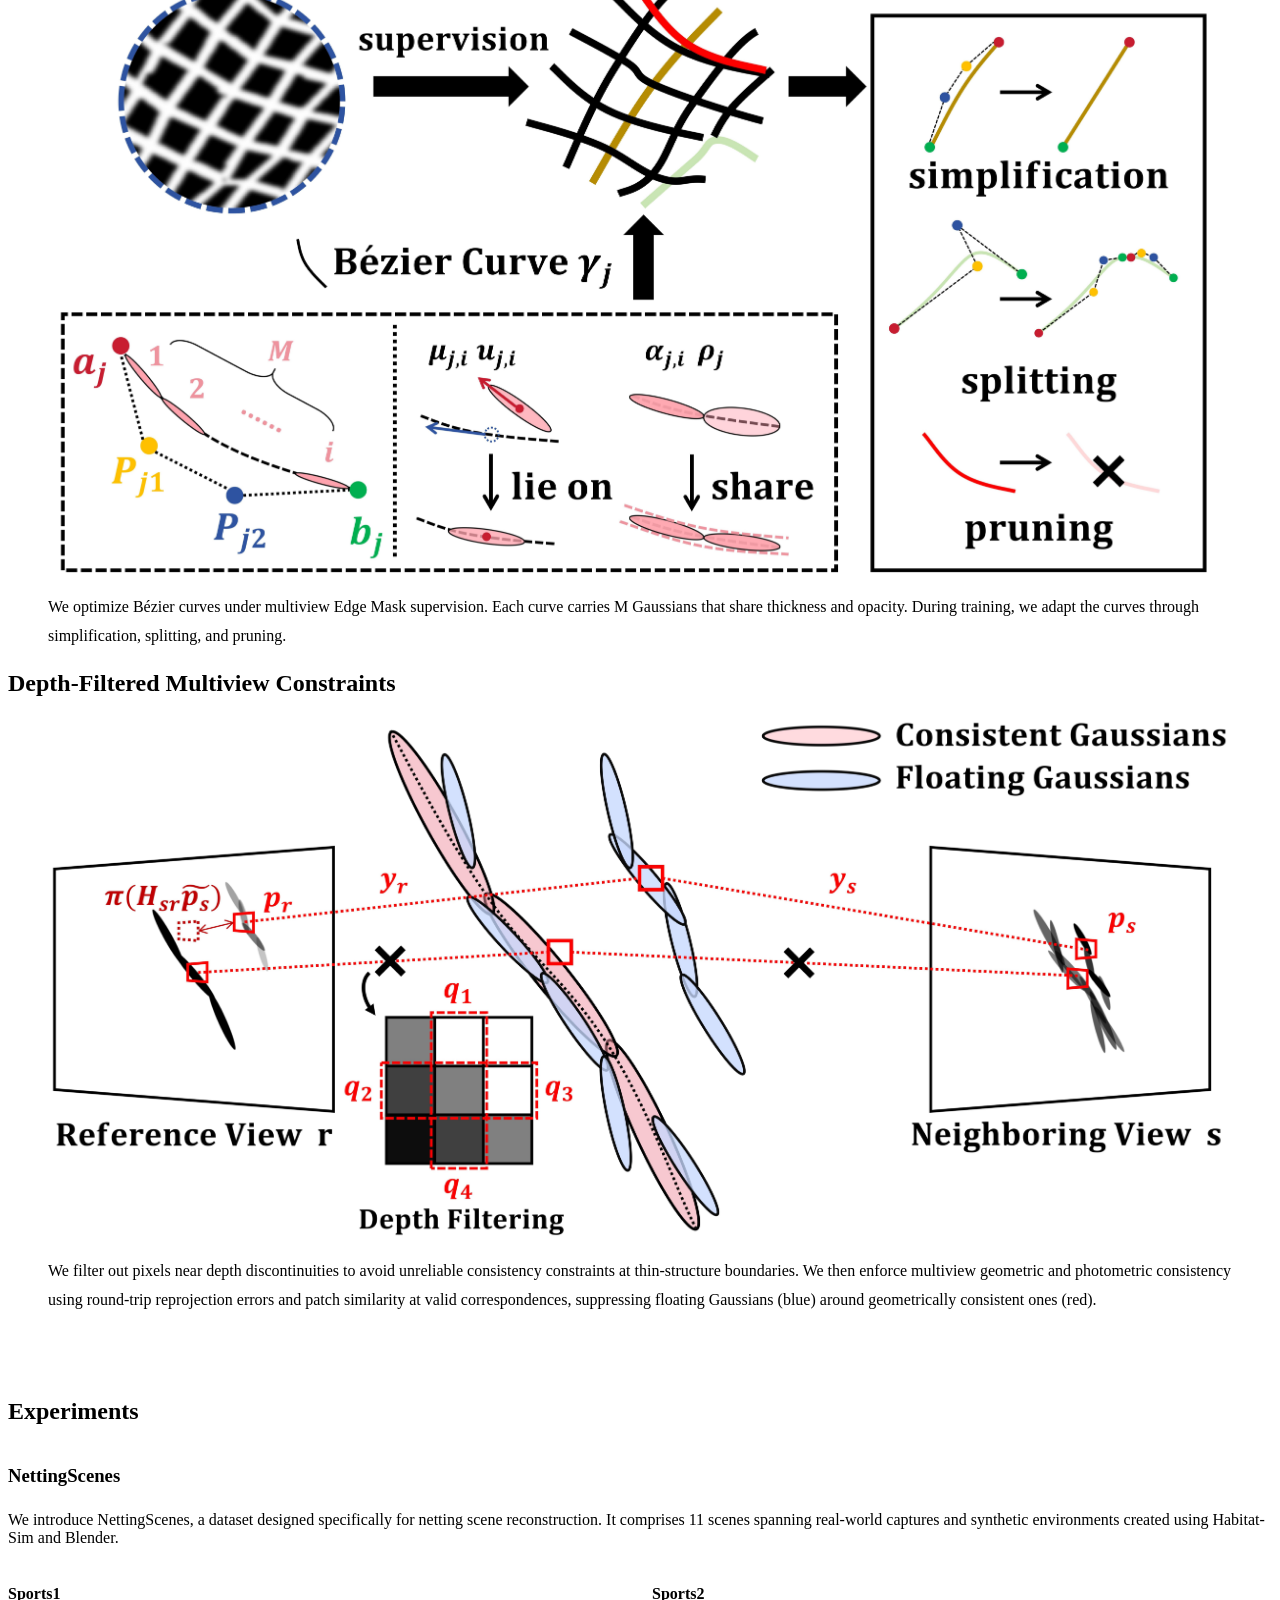
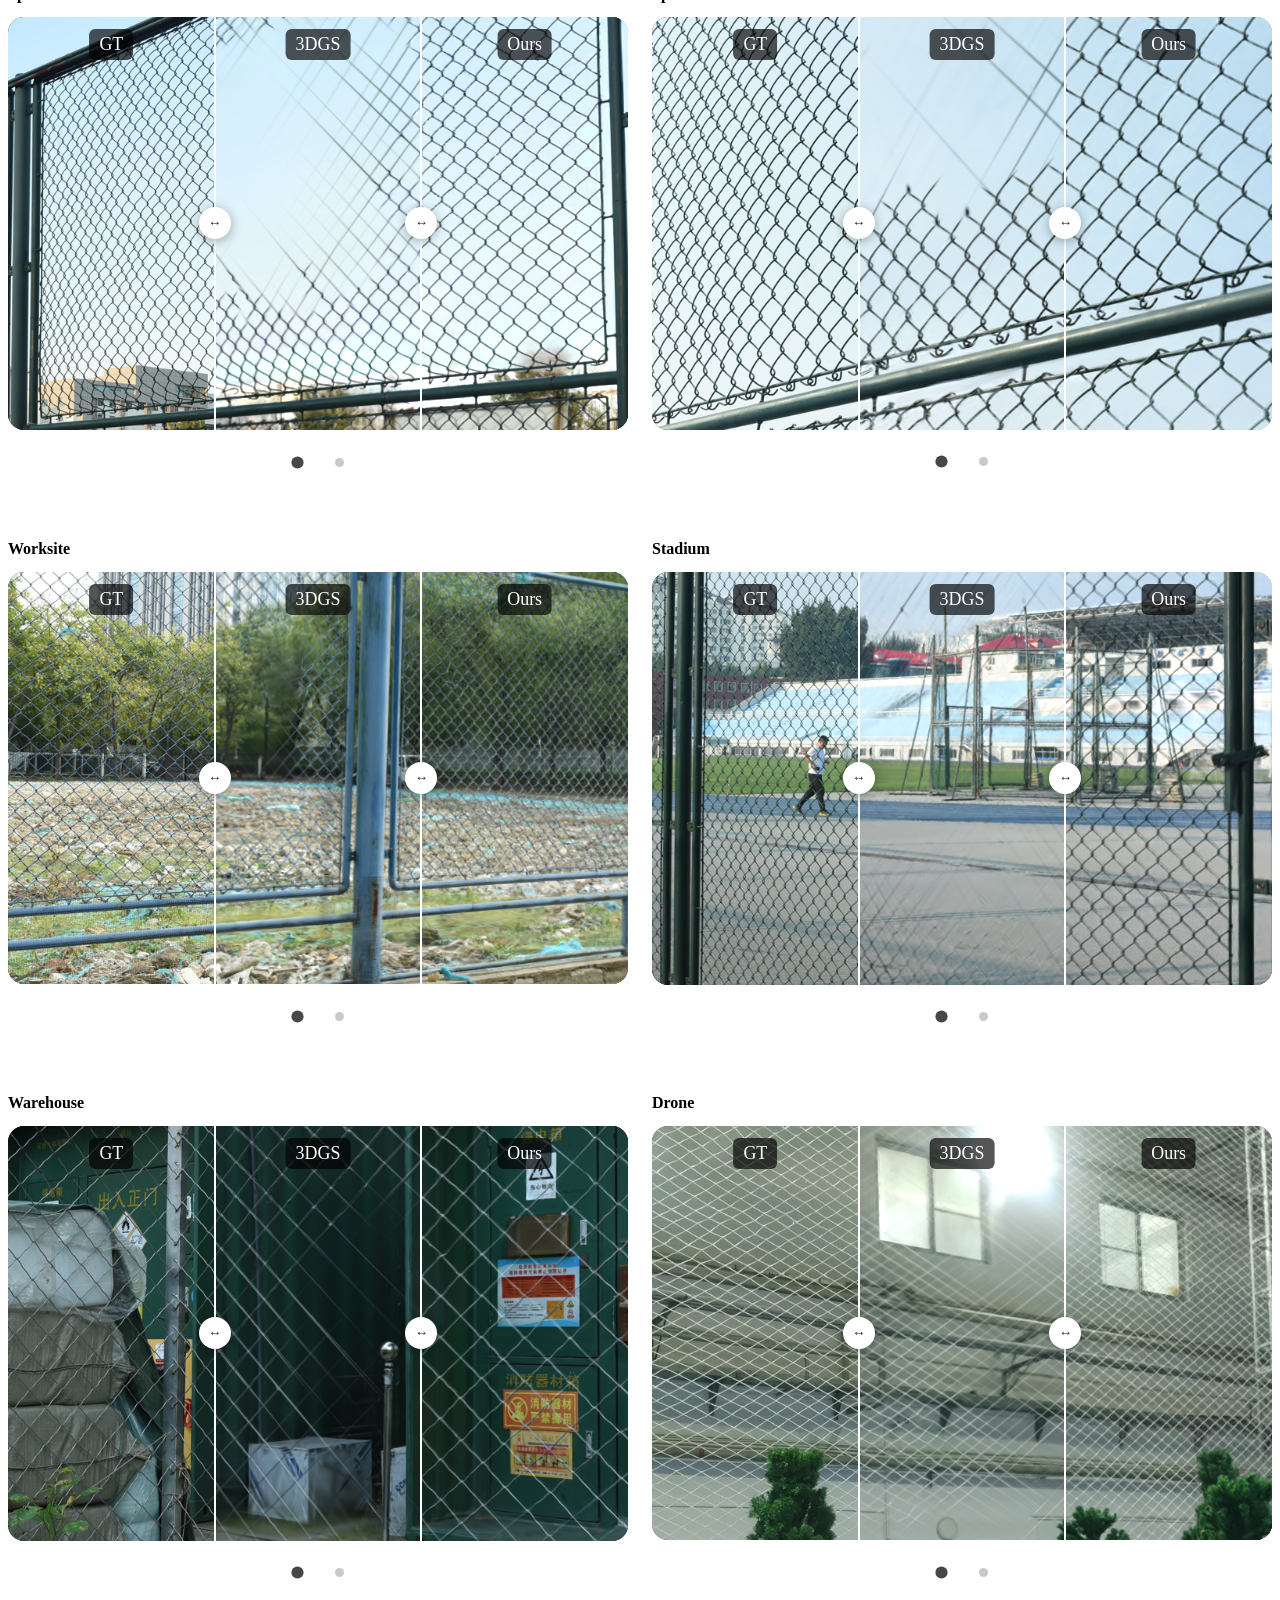
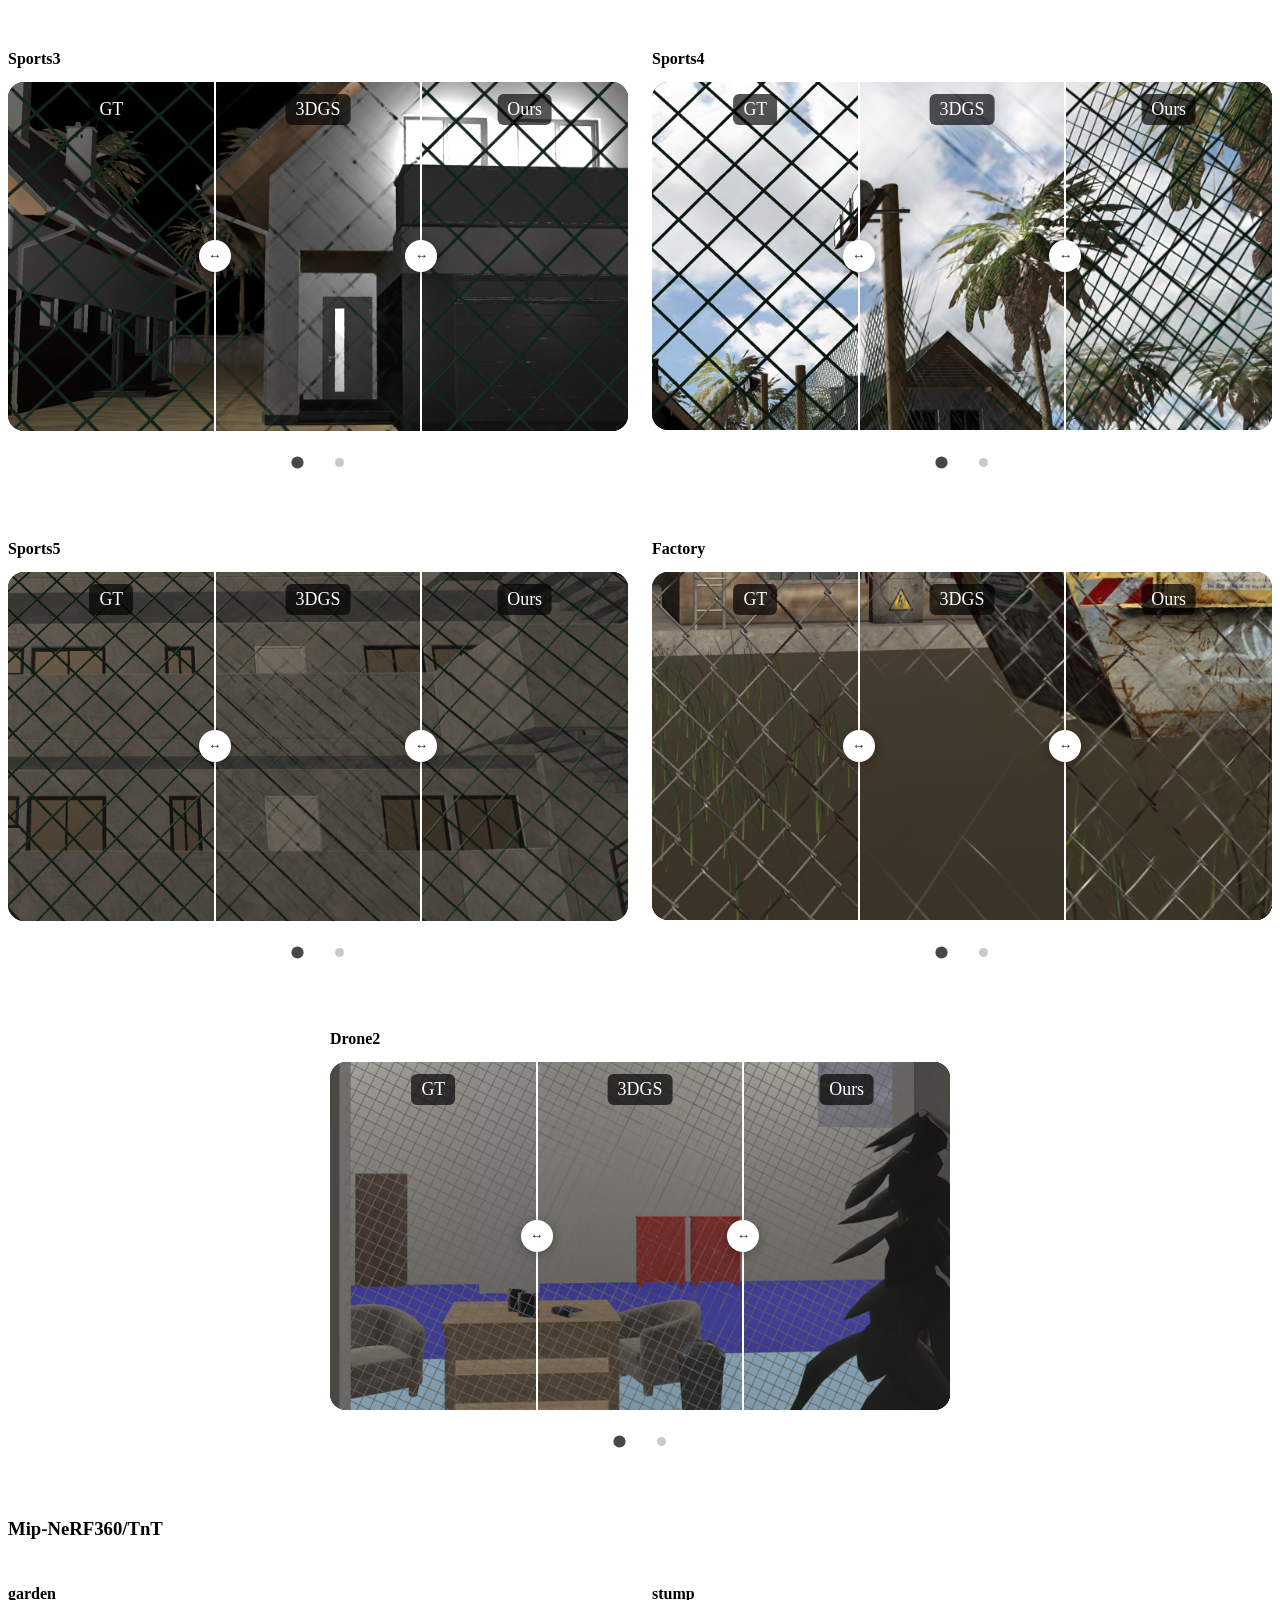
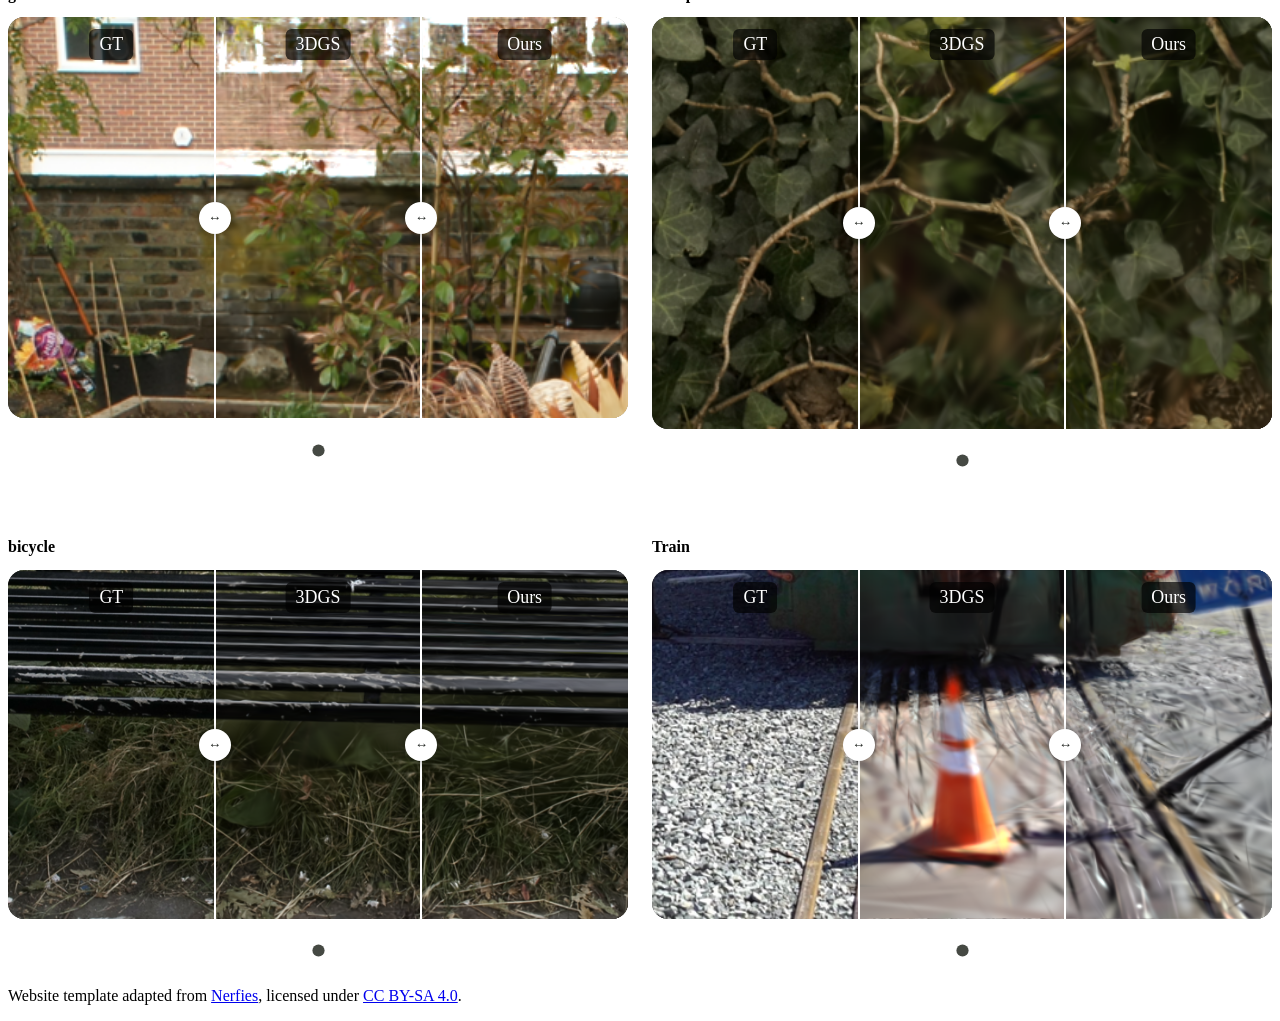
==== commit 1eb16576: "Add depth-filtered multiview figure caption" ====
--- a/index.html
+++ b/index.html
@@ -88,7 +88,11 @@
 <section class="section method-section" id="multiview-constraints">
   <div class="container is-max-desktop">
     <h2 class="title is-3 has-text-centered">Depth-Filtered Multiview Constraints</h2>
-    <img class="method-figure" src="./static/images/method/3.jpg" alt="Depth-filtered multiview constraints diagram" loading="lazy" decoding="async">
+    <figure>
+      <img class="method-figure" src="./static/images/method/3.jpg" alt="Depth-filtered multiview constraints diagram" loading="lazy" decoding="async">
+      <figcaption class="method-caption">We filter out pixels near depth discontinuities to avoid unreliable consistency constraints at thin-structure boundaries.
+We then enforce multiview geometric and photometric consistency using round-trip reprojection errors and patch similarity at valid correspondences, suppressing floating Gaussians (blue) around geometrically consistent ones (red).</figcaption>
+    </figure>
   </div>
 </section>
 
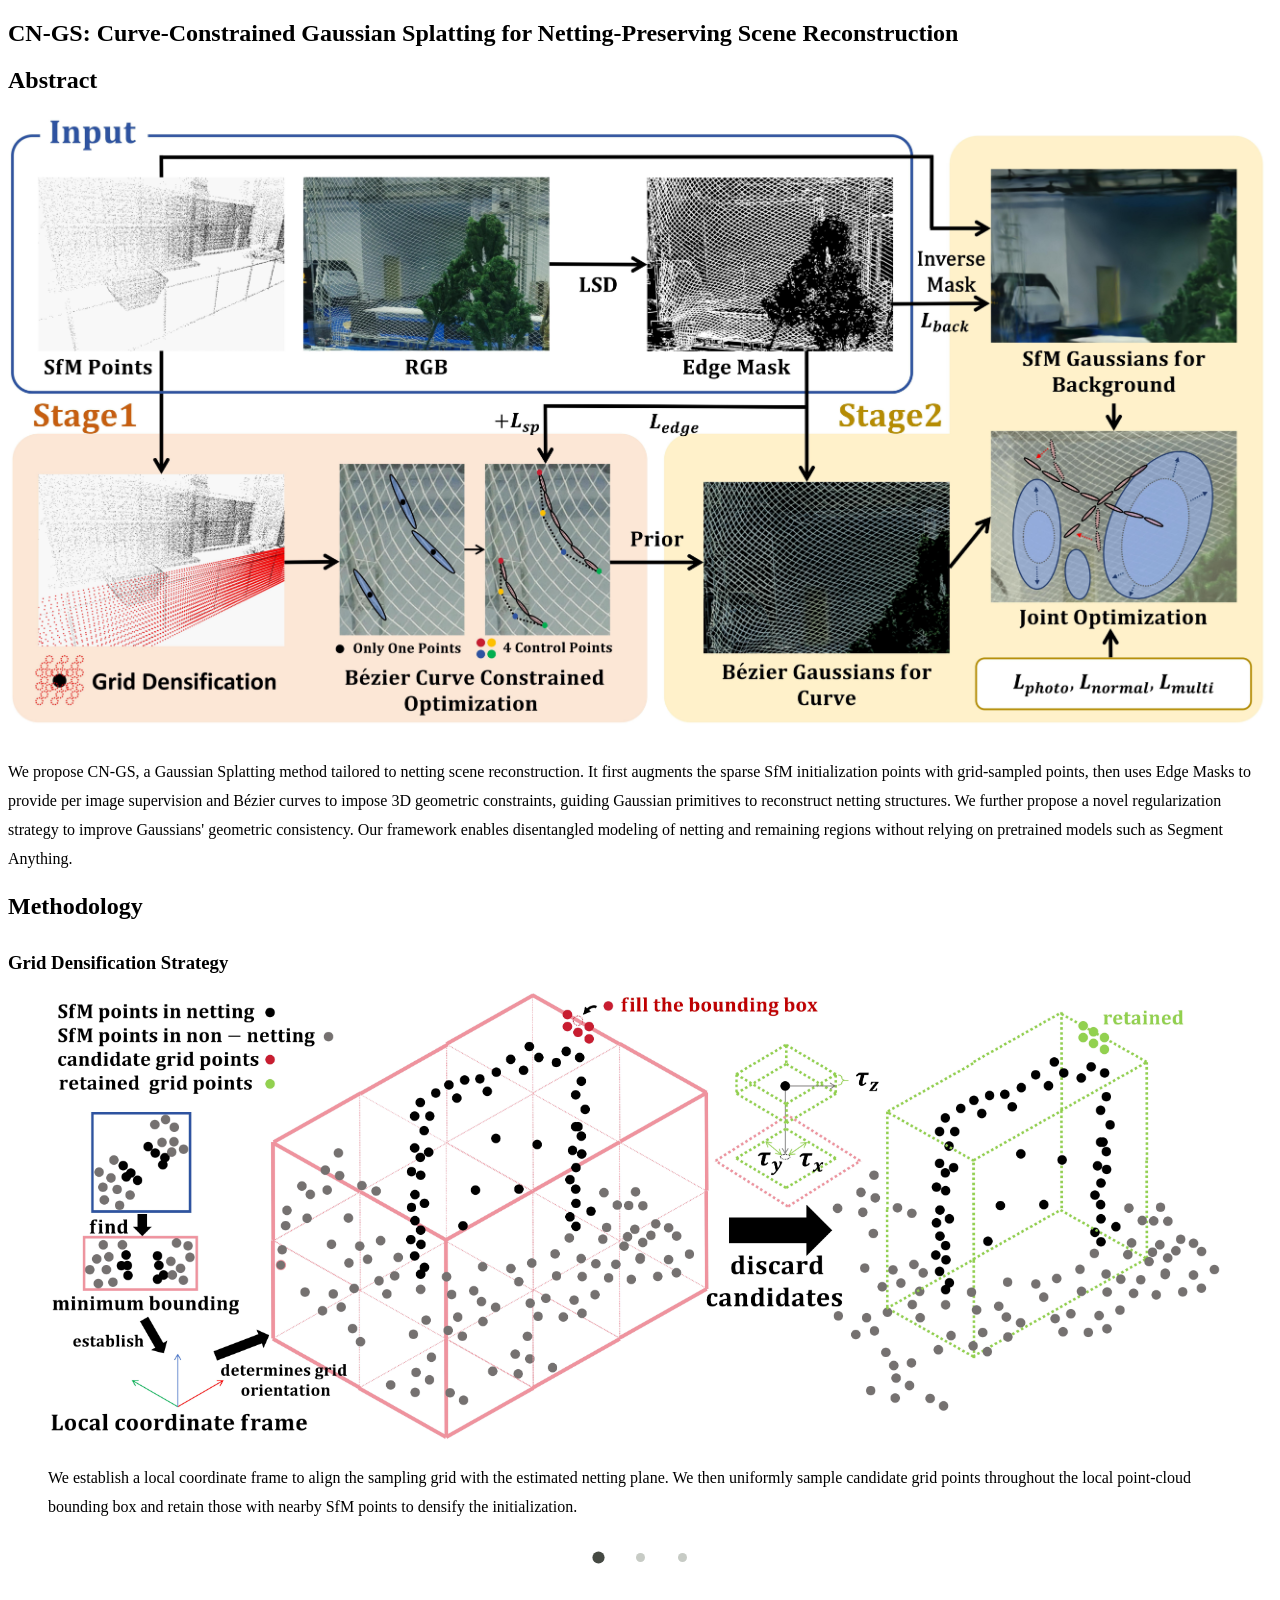
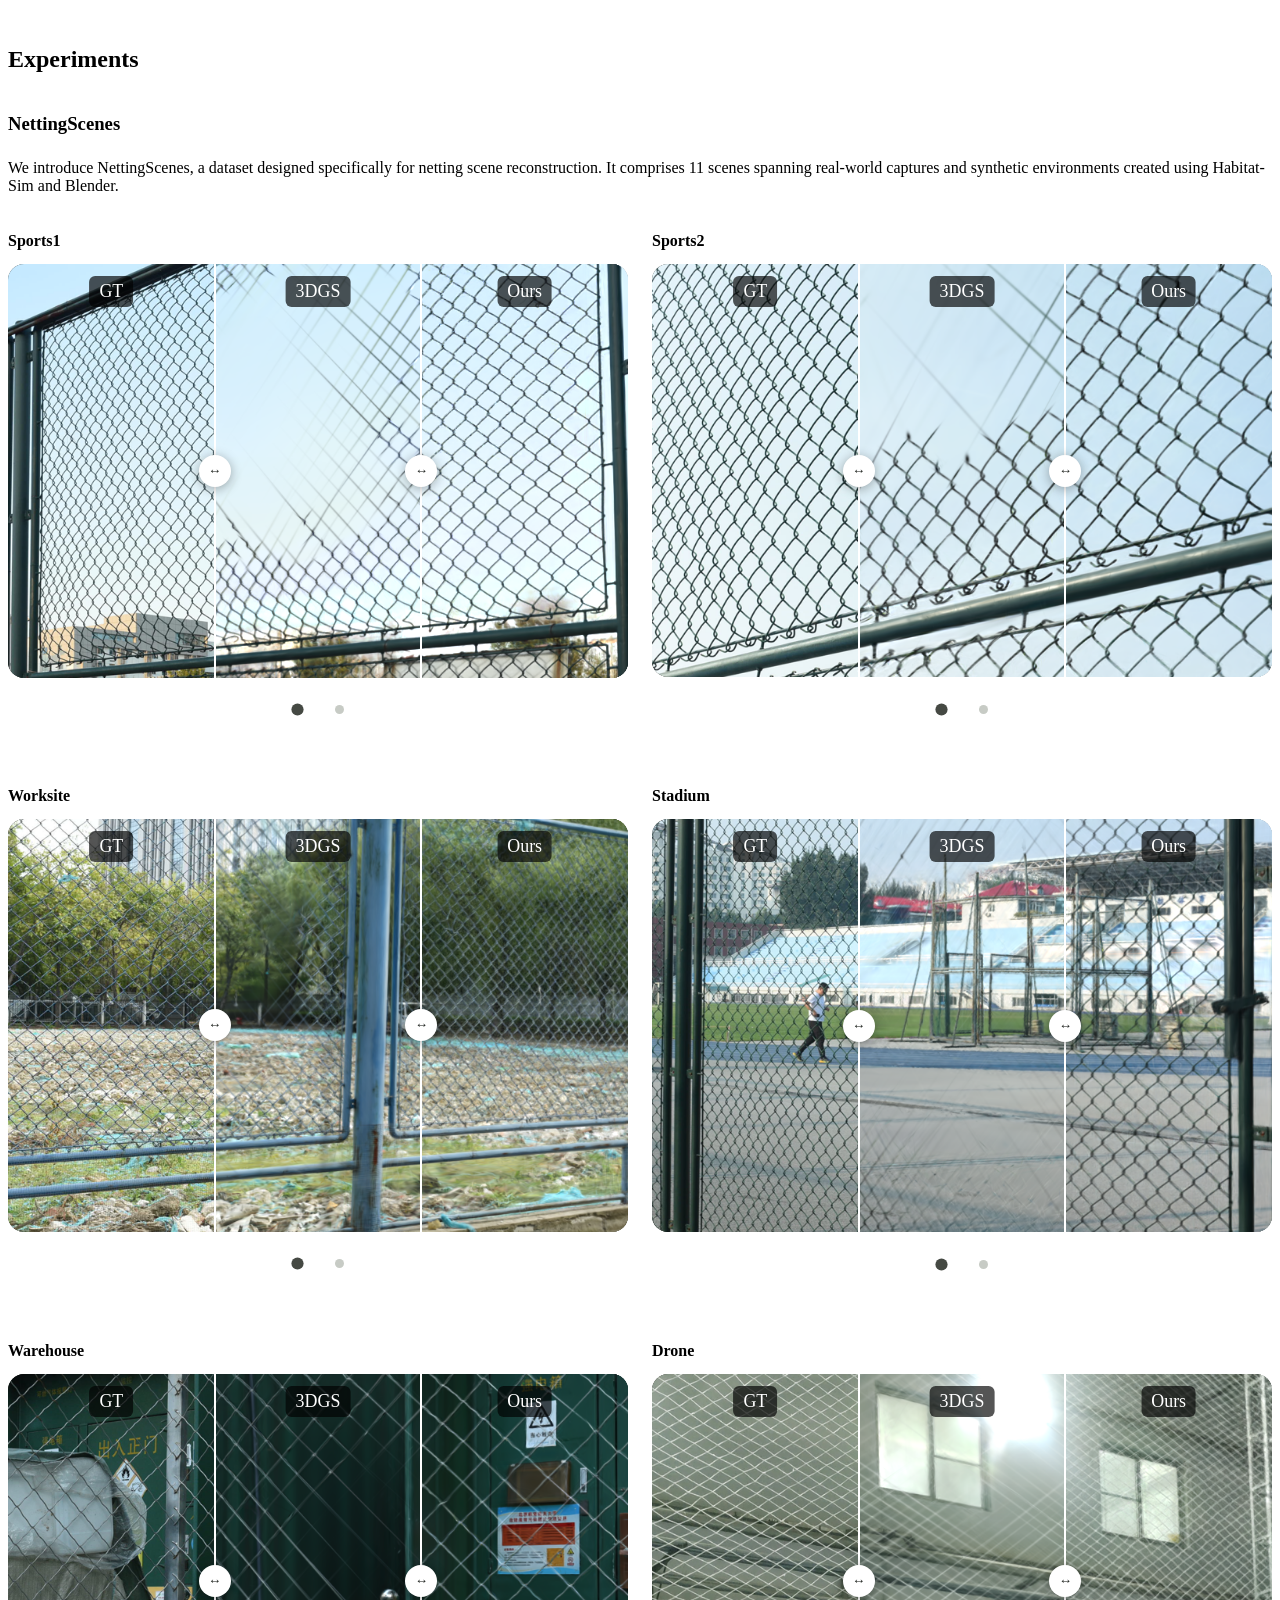
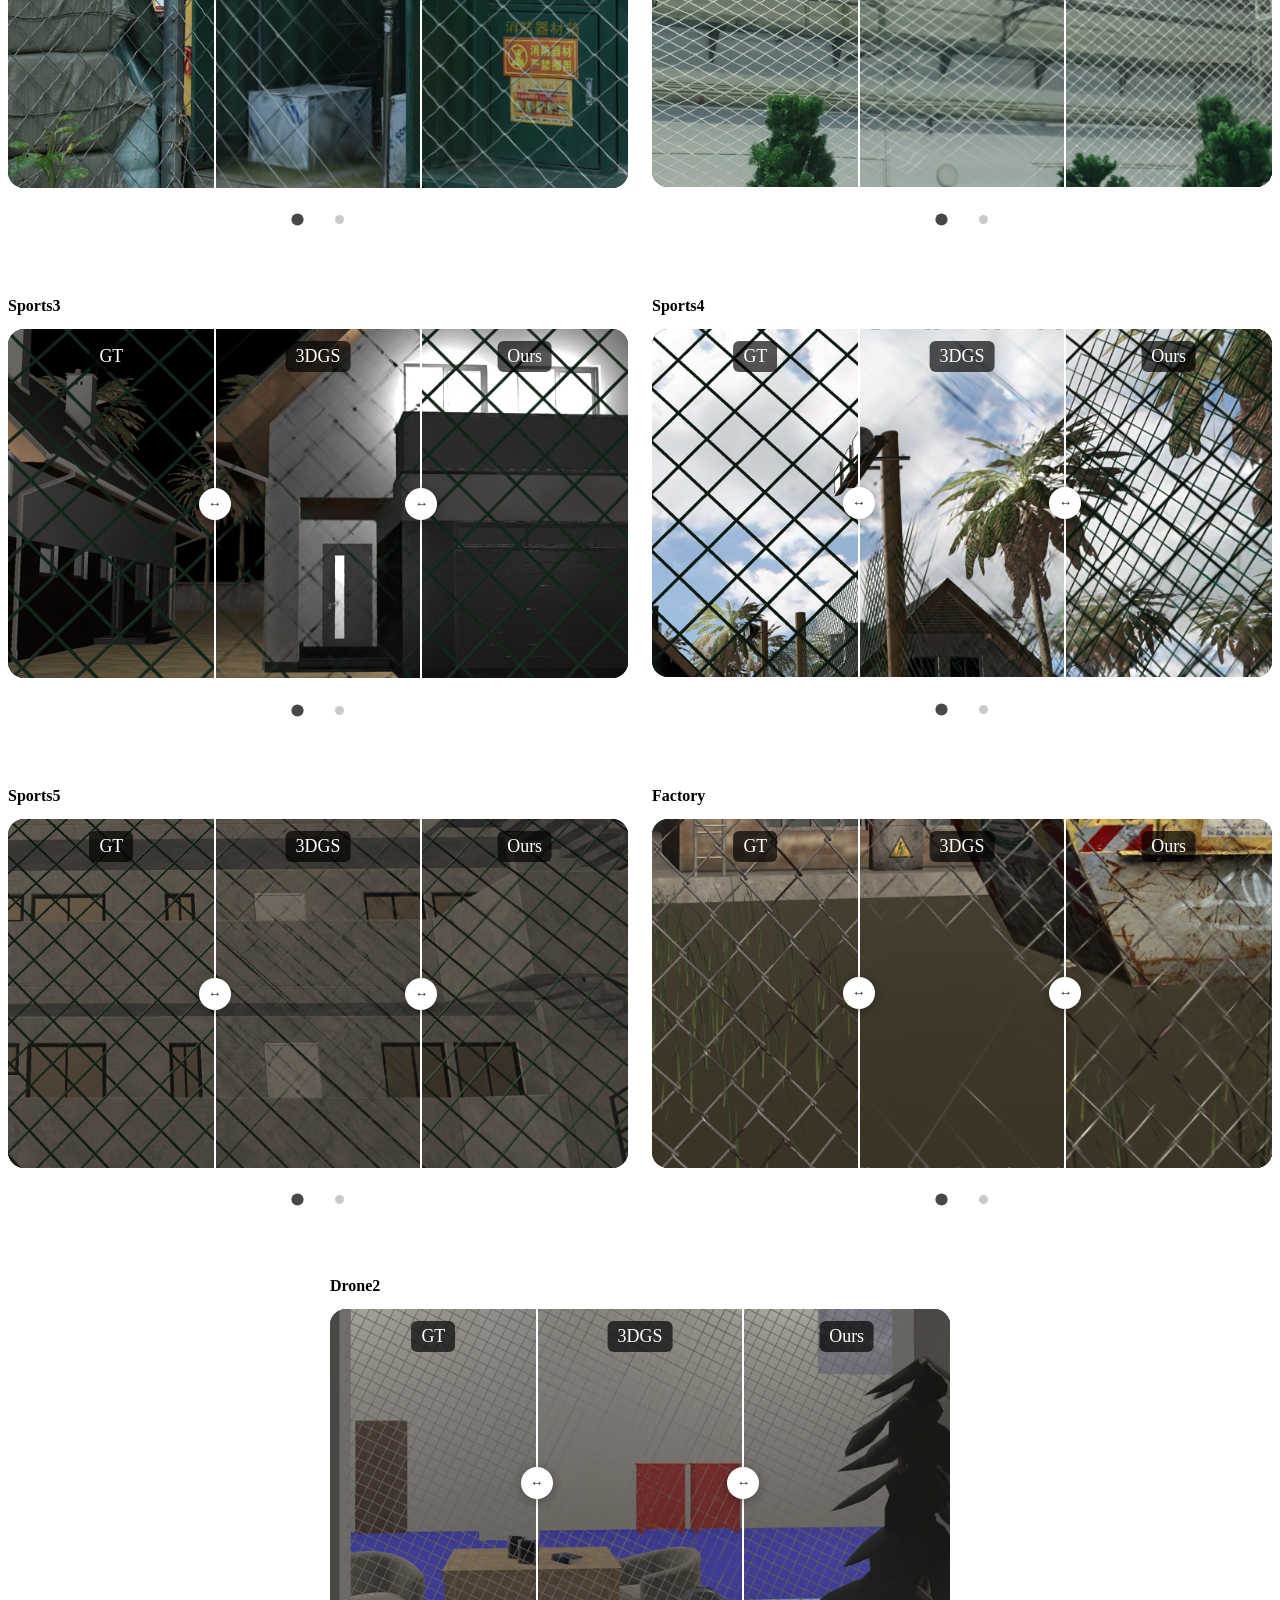
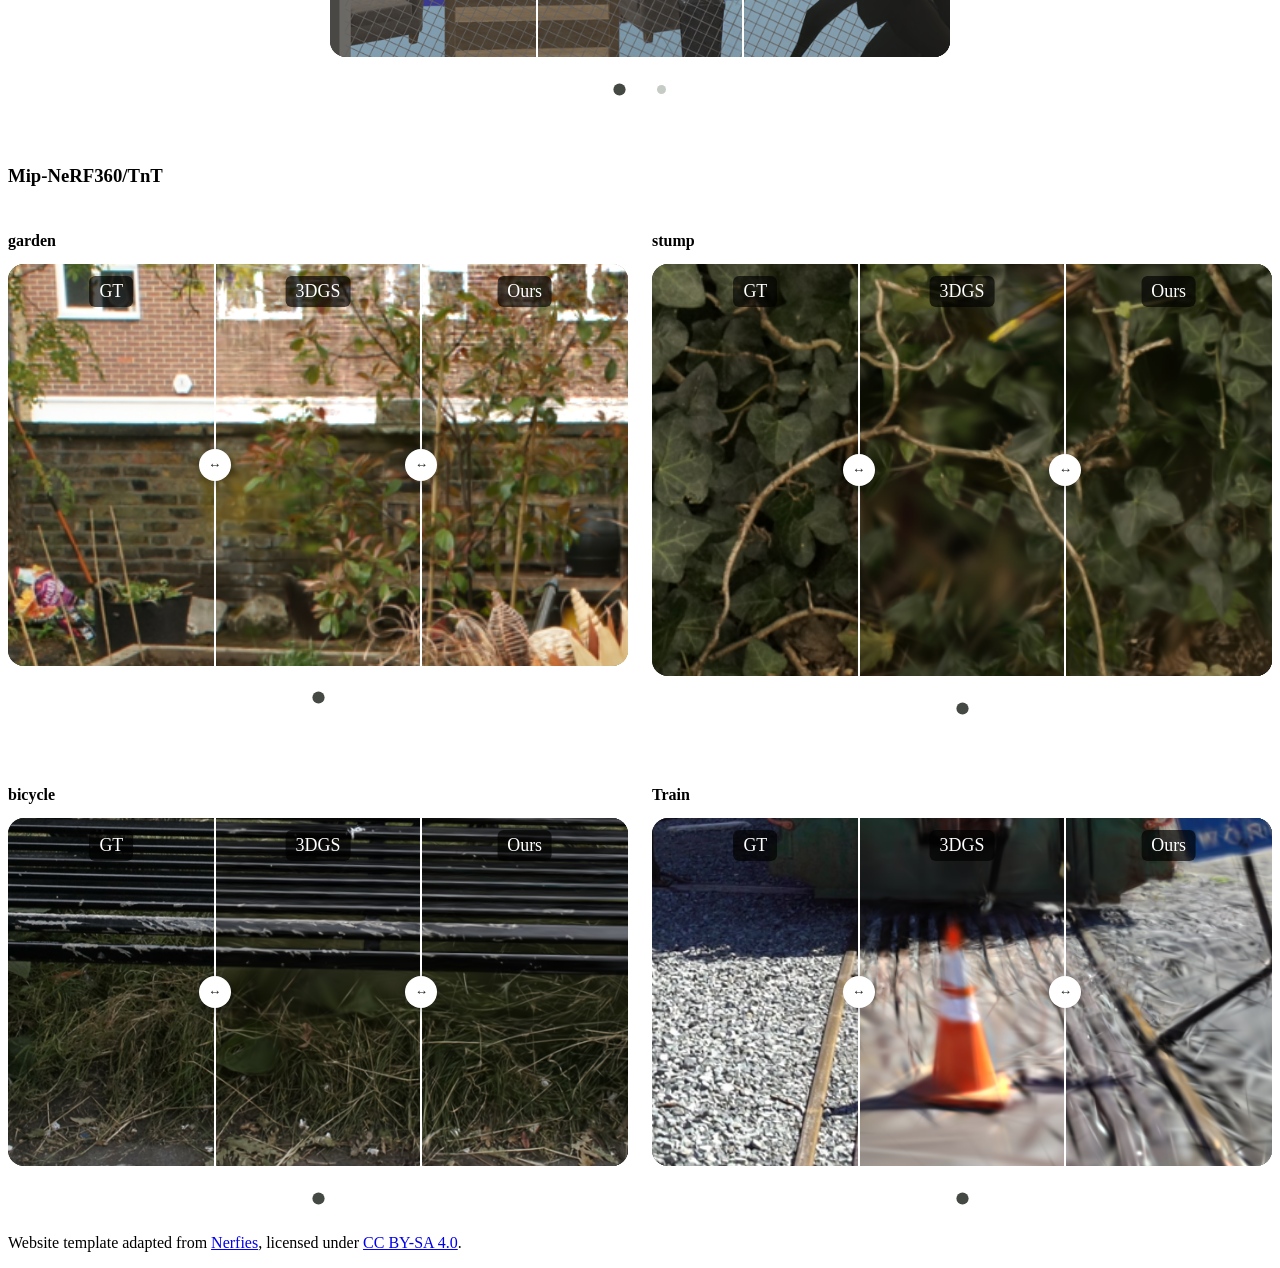
==== commit db9f4717: "Group method figures under Methodology with pagination dots" ====
--- a/index.html
+++ b/index.html
@@ -11,11 +11,12 @@
   <!-- Video comparison temporarily disabled; keep for restoration.
   <link rel="stylesheet" href="./static/css/video-comparison.css?v=dots-width-2">
   -->
-  <link rel="stylesheet" href="./static/css/roi-comparison.css?v=method-captions-1">
+  <link rel="stylesheet" href="./static/css/roi-comparison.css?v=methodology-1">
   <!-- Video comparison temporarily disabled; keep for restoration.
   <script defer src="./static/js/video-comparison.js?v=public-1"></script>
   -->
   <script defer src="./static/js/roi-comparison.js?v=drone-crop-1"></script>
+  <script defer src="./static/js/methodology.js?v=1"></script>
 </head>
 <body>
 <section class="hero"><div class="hero-body"><div class="container is-max-desktop has-text-centered">
@@ -66,35 +67,30 @@
     </div>
   </div>
 </section>
-<section class="section method-section" id="grid-densification">
-  <div class="container is-max-desktop">
-    <h2 class="title is-3 has-text-centered">Grid Densification Strategy</h2>
-    <figure>
-      <img class="method-figure" src="./static/images/method/1.jpg" alt="Grid densification strategy diagram" loading="lazy" decoding="async">
-      <figcaption class="method-caption">We establish a local coordinate frame to align the sampling grid with the estimated netting plane.
+<section class="section method-section" id="methodology">
+<div class="container is-max-desktop">
+<h2 class="title is-3 has-text-centered">Methodology</h2>
+<div class="method-slides" aria-live="polite">
+<article class="method-slide" id="grid-densification" aria-labelledby="grid-densification-title"><h3 class="title is-4 has-text-centered" id="grid-densification-title">Grid Densification Strategy</h3><figure>
+<img alt="Grid densification strategy diagram" class="method-figure" decoding="async" loading="lazy" src="./static/images/method/1.jpg"/>
+<figcaption class="method-caption">We establish a local coordinate frame to align the sampling grid with the estimated netting plane.
 We then uniformly sample candidate grid points throughout the local point-cloud bounding box and retain those with nearby SfM points to densify the initialization.</figcaption>
-    </figure>
-  </div>
-</section>
-<section class="section method-section" id="bezier-constraints">
-  <div class="container is-max-desktop">
-    <h2 class="title is-3 has-text-centered">Gaussian-Based Line Reconstruction with B&eacute;zier Curve Constraints</h2>
-    <figure>
-      <img class="method-figure" src="./static/images/method/2.jpg" alt="Gaussian-based line reconstruction with Bezier curve constraints" loading="lazy" decoding="async">
-      <figcaption class="method-caption">We optimize B&eacute;zier curves under multiview Edge Mask supervision. Each curve carries M Gaussians that share thickness and opacity. During training, we adapt the curves through simplification, splitting, and pruning.</figcaption>
-    </figure>
-  </div>
-</section>
-<section class="section method-section" id="multiview-constraints">
-  <div class="container is-max-desktop">
-    <h2 class="title is-3 has-text-centered">Depth-Filtered Multiview Constraints</h2>
-    <figure>
-      <img class="method-figure" src="./static/images/method/3.jpg" alt="Depth-filtered multiview constraints diagram" loading="lazy" decoding="async">
-      <figcaption class="method-caption">We filter out pixels near depth discontinuities to avoid unreliable consistency constraints at thin-structure boundaries.
+</figure></article>
+<article class="method-slide" id="bezier-constraints" aria-labelledby="bezier-constraints-title" hidden><h3 class="title is-4 has-text-centered" id="bezier-constraints-title">Gaussian-Based Line Reconstruction with Bézier Curve Constraints</h3><figure>
+<img alt="Gaussian-based line reconstruction with Bezier curve constraints" class="method-figure" decoding="async" loading="lazy" src="./static/images/method/2.jpg"/>
+<figcaption class="method-caption">We optimize Bézier curves under multiview Edge Mask supervision. Each curve carries M Gaussians that share thickness and opacity. During training, we adapt the curves through simplification, splitting, and pruning.</figcaption>
+</figure></article>
+<article class="method-slide" id="multiview-constraints" aria-labelledby="multiview-constraints-title" hidden><h3 class="title is-4 has-text-centered" id="multiview-constraints-title">Depth-Filtered Multiview Constraints</h3><figure>
+<img alt="Depth-filtered multiview constraints diagram" class="method-figure" decoding="async" loading="lazy" src="./static/images/method/3.jpg"/>
+<figcaption class="method-caption">We filter out pixels near depth discontinuities to avoid unreliable consistency constraints at thin-structure boundaries.
 We then enforce multiview geometric and photometric consistency using round-trip reprojection errors and patch similarity at valid correspondences, suppressing floating Gaussians (blue) around geometrically consistent ones (red).</figcaption>
-    </figure>
-  </div>
-</section>
+</figure></article>
+</div>
+<div class="roi-scenes method-pagination" role="group" aria-label="Methodology figure selection">
+<button class="roi-scene method-dot" type="button" aria-label="Show Grid Densification Strategy" title="Grid Densification Strategy" aria-controls="grid-densification" aria-pressed="true"><span aria-hidden="true"></span></button>
+<button class="roi-scene method-dot" type="button" aria-label="Show Gaussian-Based Line Reconstruction with Bézier Curve Constraints" title="Gaussian-Based Line Reconstruction with Bézier Curve Constraints" aria-controls="bezier-constraints" aria-pressed="false"><span aria-hidden="true"></span></button>
+<button class="roi-scene method-dot" type="button" aria-label="Show Depth-Filtered Multiview Constraints" title="Depth-Filtered Multiview Constraints" aria-controls="multiview-constraints" aria-pressed="false"><span aria-hidden="true"></span></button>
+</div></div></section>
 
 <section class="section roi-section" id="static-comparisons"><div class="container is-max-desktop">
 <h2 class="title is-3 has-text-centered">Experiments</h2>
--- a/static/css/roi-comparison.css
+++ b/static/css/roi-comparison.css
@@ -1,4 +1,7 @@
 .method-figure { display: block; width: 100%; height: auto; margin: 0 auto; }
+.method-section > .container { width: 100%; }
+.method-slide[hidden] { display: none; }
+#methodology > .container > h2 { margin-bottom: 2rem; }
 .method-caption { margin-top: 1.25rem; line-height: 1.8; text-align: left; }
 .abstract-text { margin-top: 1.75rem; line-height: 1.8; }
 .roi-section { padding-top: 3rem; }
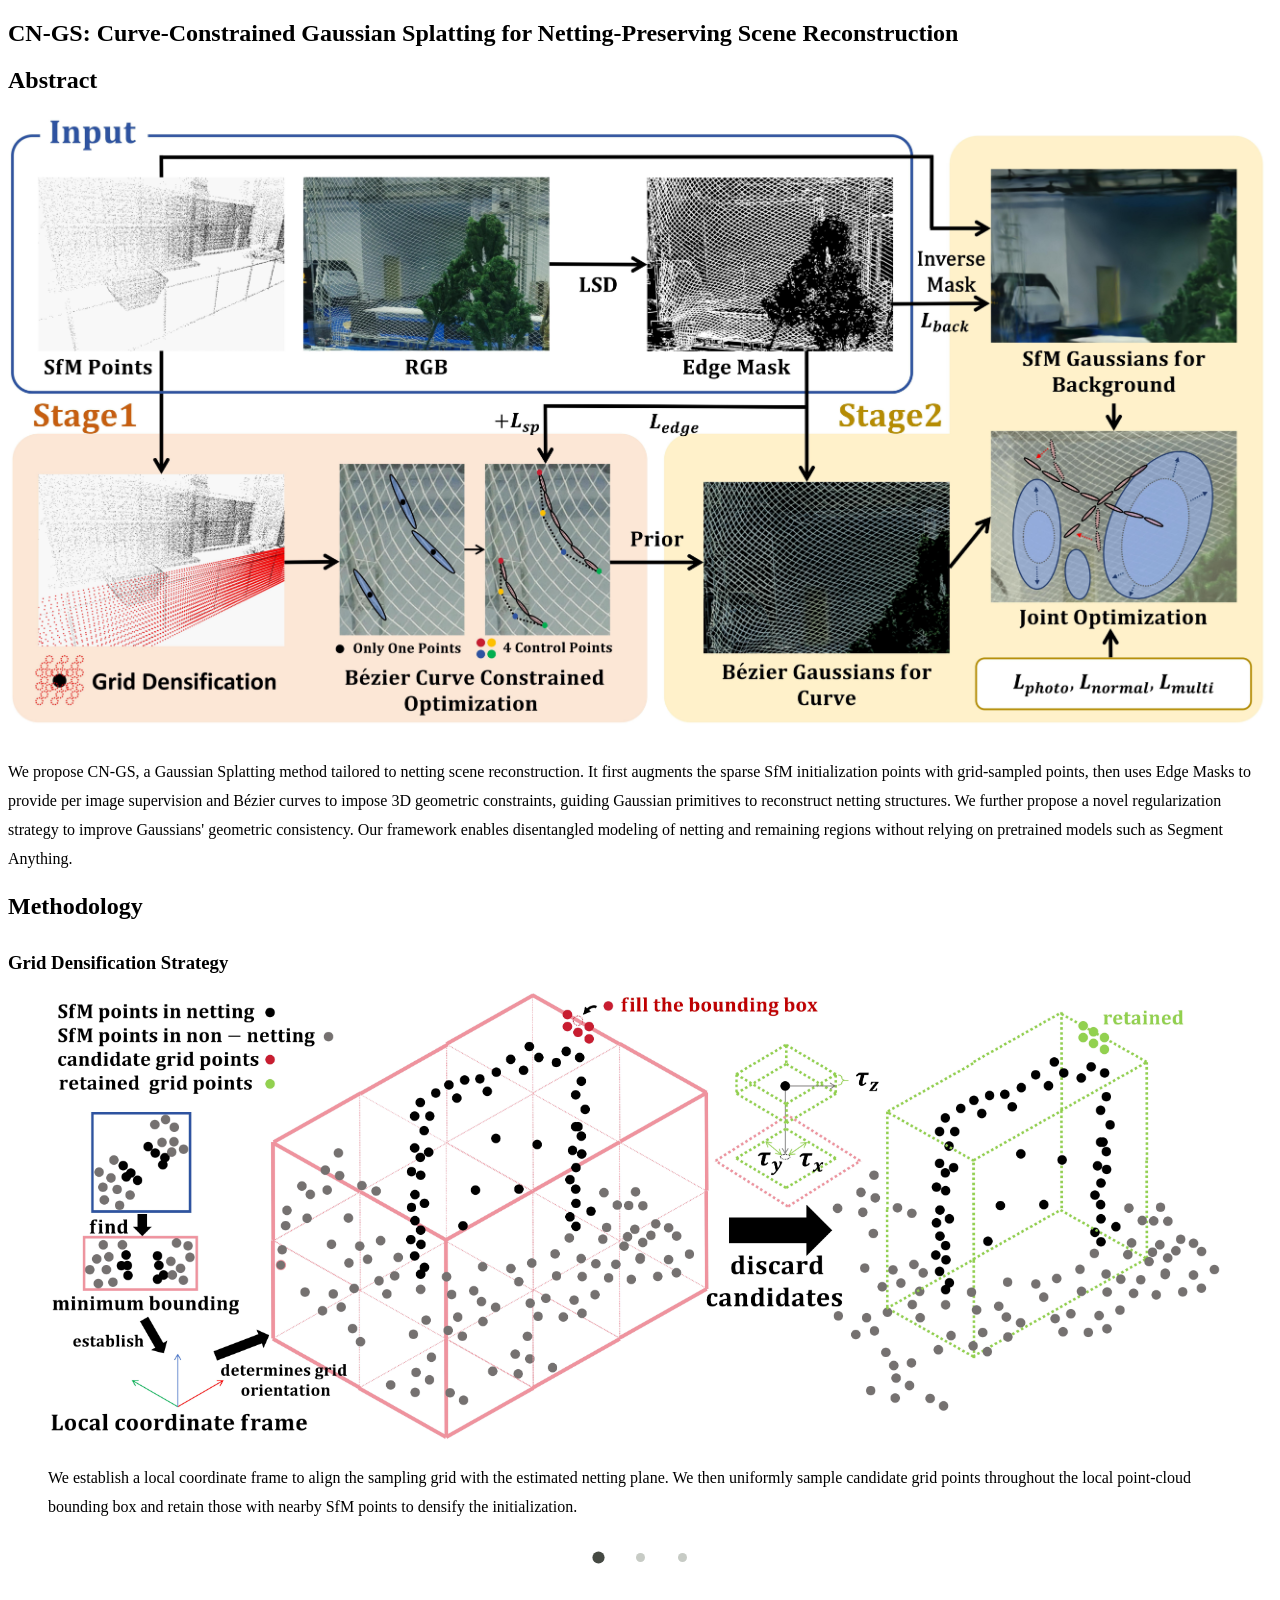
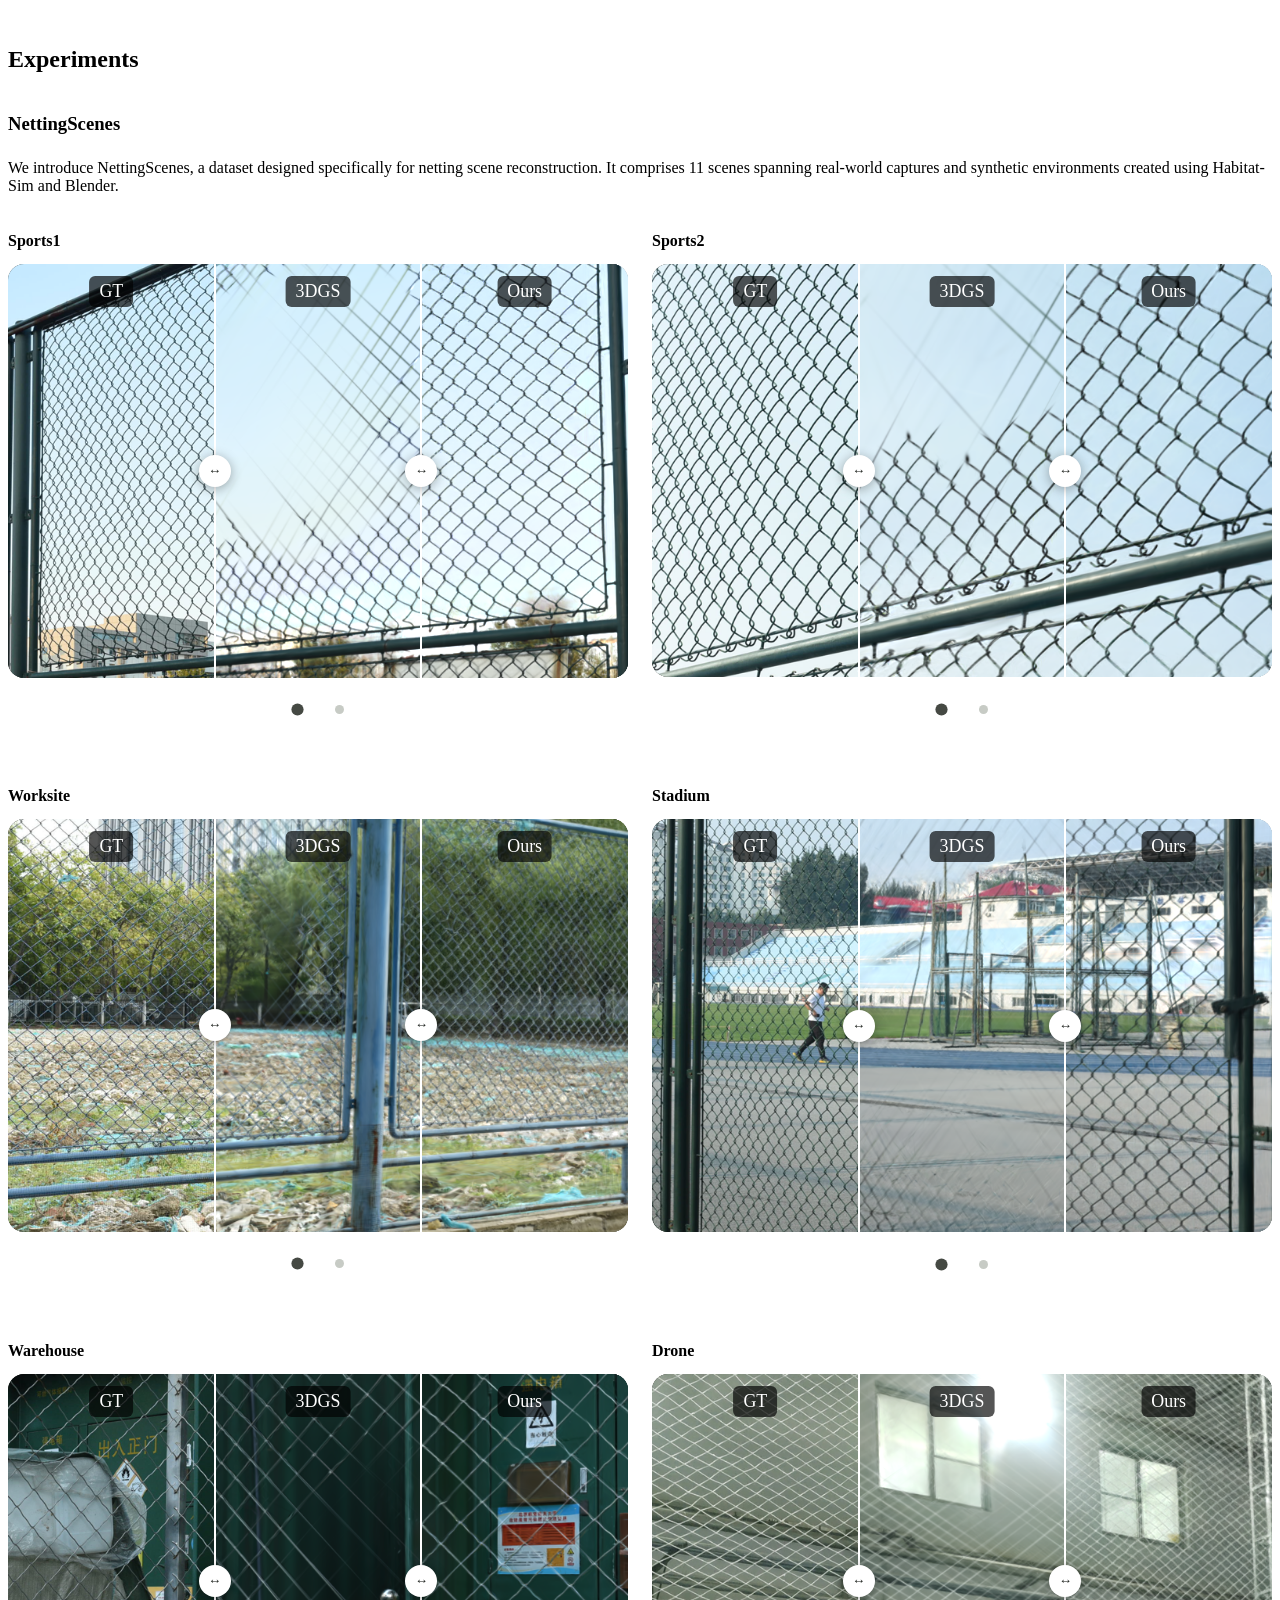
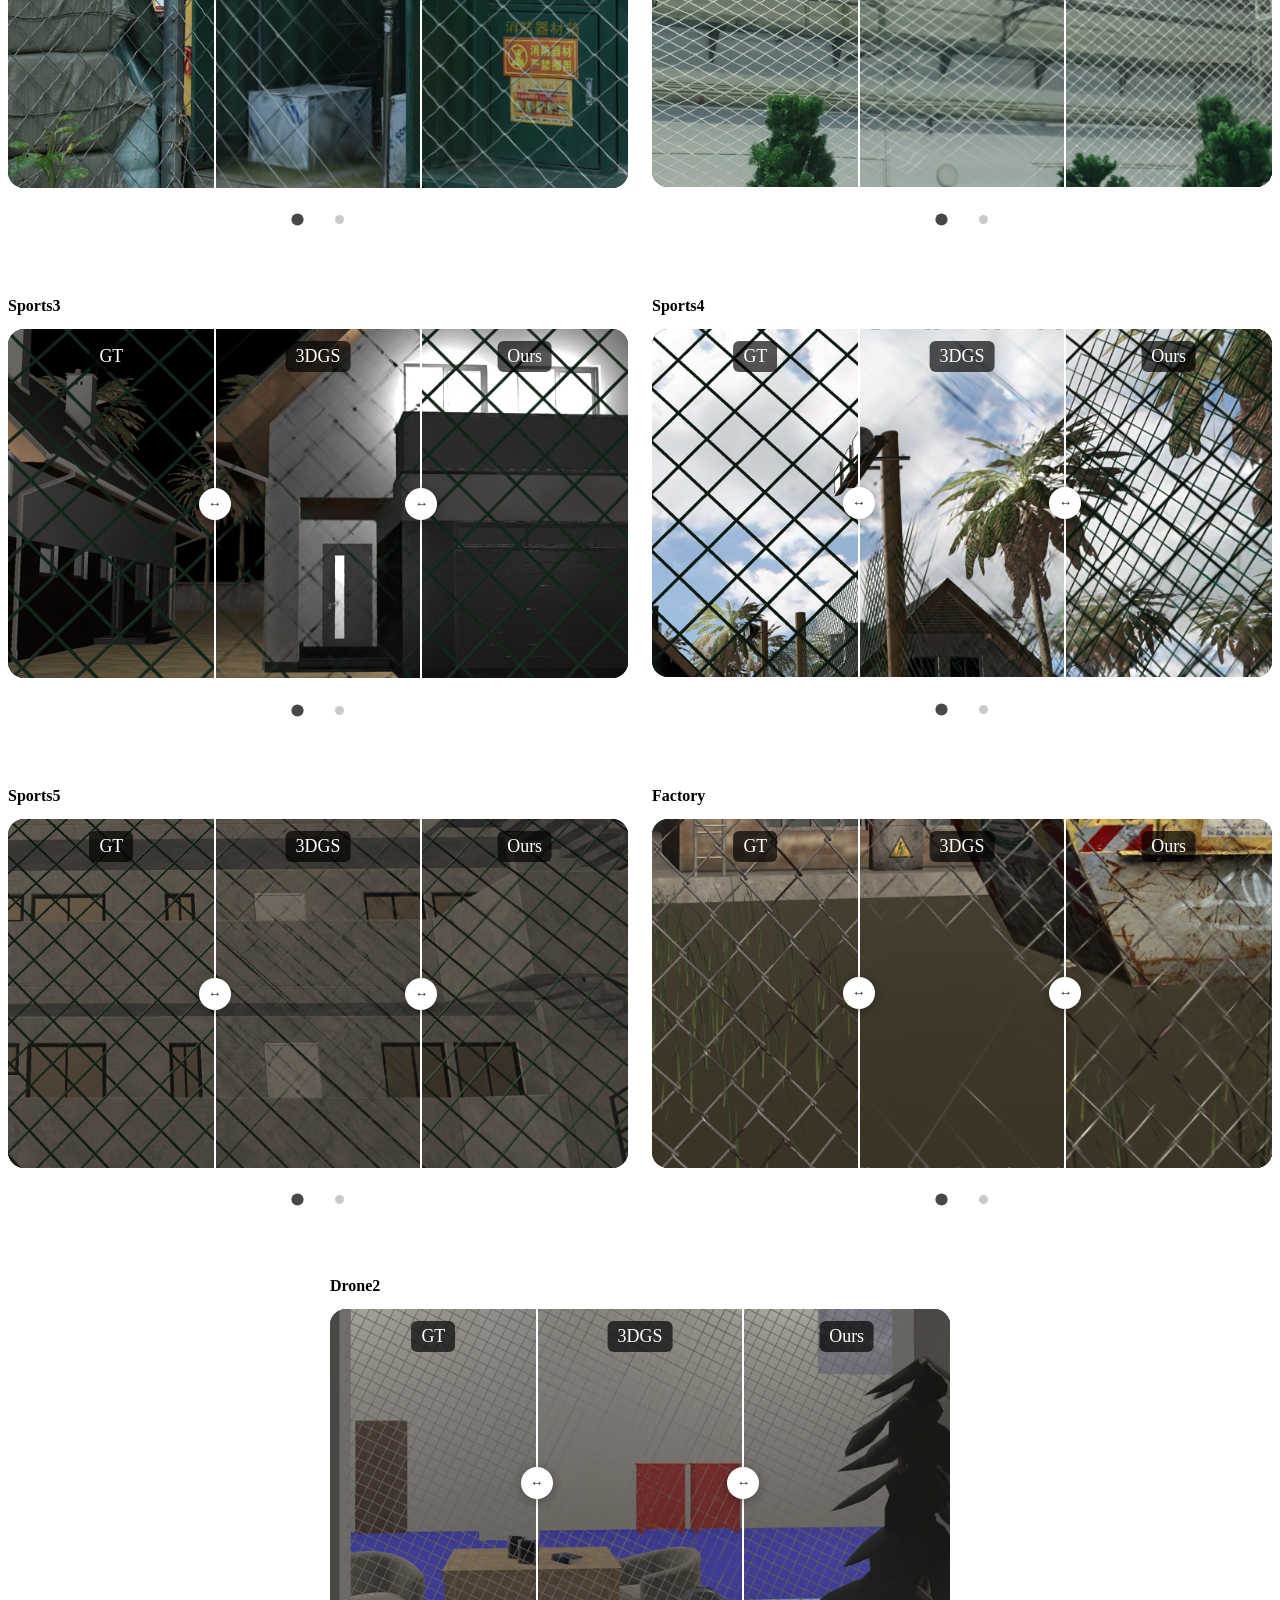
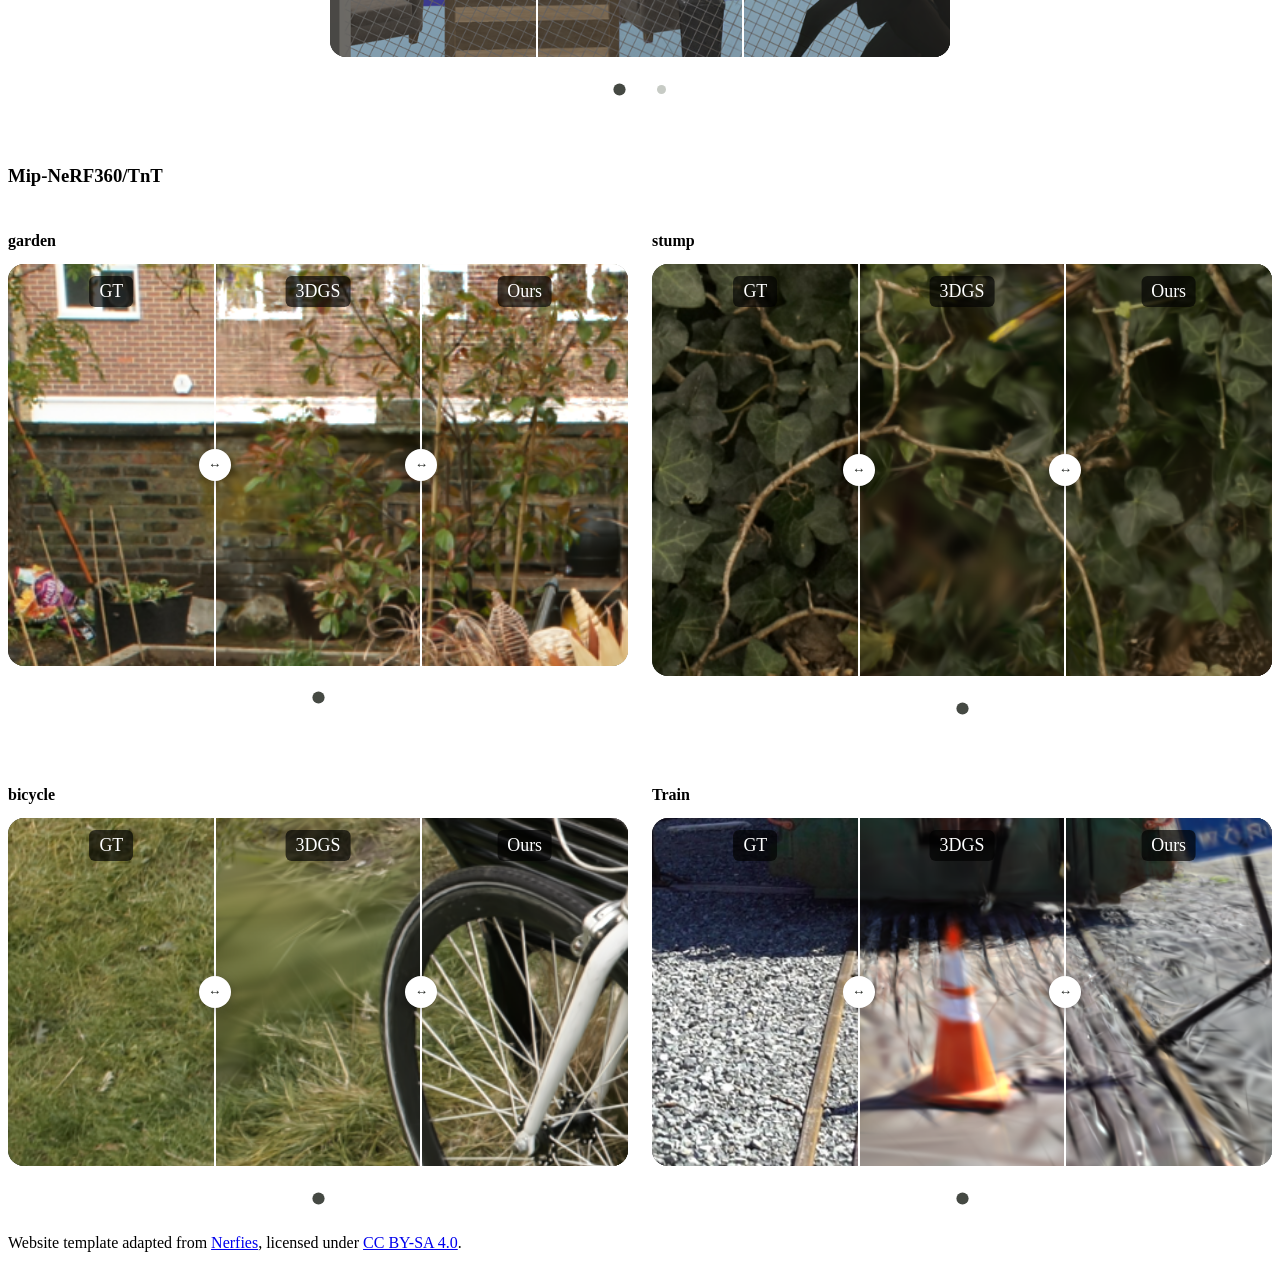
==== commit b6716d51: "Replace bicycle comparison with ROI 00024" ====
--- a/index.html
+++ b/index.html
@@ -260,14 +260,14 @@
 </div></article>
 <article class="roi-group"><h4 class="title is-5">bicycle</h4>
 <div class="roi-view" data-crop-aspect="521/293" style="aspect-ratio:521/293;--first:33.333%;--second:66.667%">
-<img alt="bicycle / roi_00015 GT" class="roi-gt" draggable="false" loading="lazy" src="static/images/comparisons/website/bicycle/roi_00015/gt_roi.png"/>
-<img alt="bicycle / roi_00015 3DGS" class="roi-base" draggable="false" loading="lazy" src="static/images/comparisons/website/bicycle/roi_00015/left_render_roi.png"/>
-<img alt="bicycle / roi_00015 Ours" class="roi-ours" draggable="false" loading="lazy" src="static/images/comparisons/website/bicycle/roi_00015/right_render_roi.png"/>
+<img alt="bicycle / roi_00024 GT" class="roi-gt" draggable="false" loading="lazy" src="static/images/comparisons/website/bicycle/roi_00024/gt_roi.png"/>
+<img alt="bicycle / roi_00024 3DGS" class="roi-base" draggable="false" loading="lazy" src="static/images/comparisons/website/bicycle/roi_00024/left_render_roi.png"/>
+<img alt="bicycle / roi_00024 Ours" class="roi-ours" draggable="false" loading="lazy" src="static/images/comparisons/website/bicycle/roi_00024/right_render_roi.png"/>
 <span class="roi-label roi-label-gt">GT</span><span class="roi-label roi-label-base">3DGS</span><span class="roi-label roi-label-ours">Ours</span>
 <button aria-label="GT / 3DGS boundary" aria-valuemax="100" aria-valuemin="0" aria-valuenow="33.333" class="roi-handle roi-first" role="slider" type="button"><span>↔</span></button>
 <button aria-label="3DGS / Ours boundary" aria-valuemax="100" aria-valuemin="0" aria-valuenow="66.667" class="roi-handle roi-second" role="slider" type="button"><span>↔</span></button>
 </div><div aria-label="bicycle ROI selection" class="roi-scenes" role="group">
-<button aria-label="bicycle: ROI 00015" aria-pressed="true" class="roi-scene" data-roi='{"label": "bicycle / roi_00015", "path": "static/images/comparisons/website/bicycle/roi_00015", "width": 684, "height": 454}' title="ROI 00015" type="button"><span aria-hidden="true"></span></button>
+<button aria-label="bicycle: ROI 00024" aria-pressed="true" class="roi-scene" data-roi='{"label": "bicycle / roi_00024", "path": "static/images/comparisons/website/bicycle/roi_00024", "width": 452, "height": 300}' title="ROI 00024" type="button"><span aria-hidden="true"></span></button>
 </div></article>
 <article class="roi-group"><h4 class="title is-5">Train</h4>
 <div class="roi-view" style="aspect-ratio:521/293;--first:33.333%;--second:66.667%">
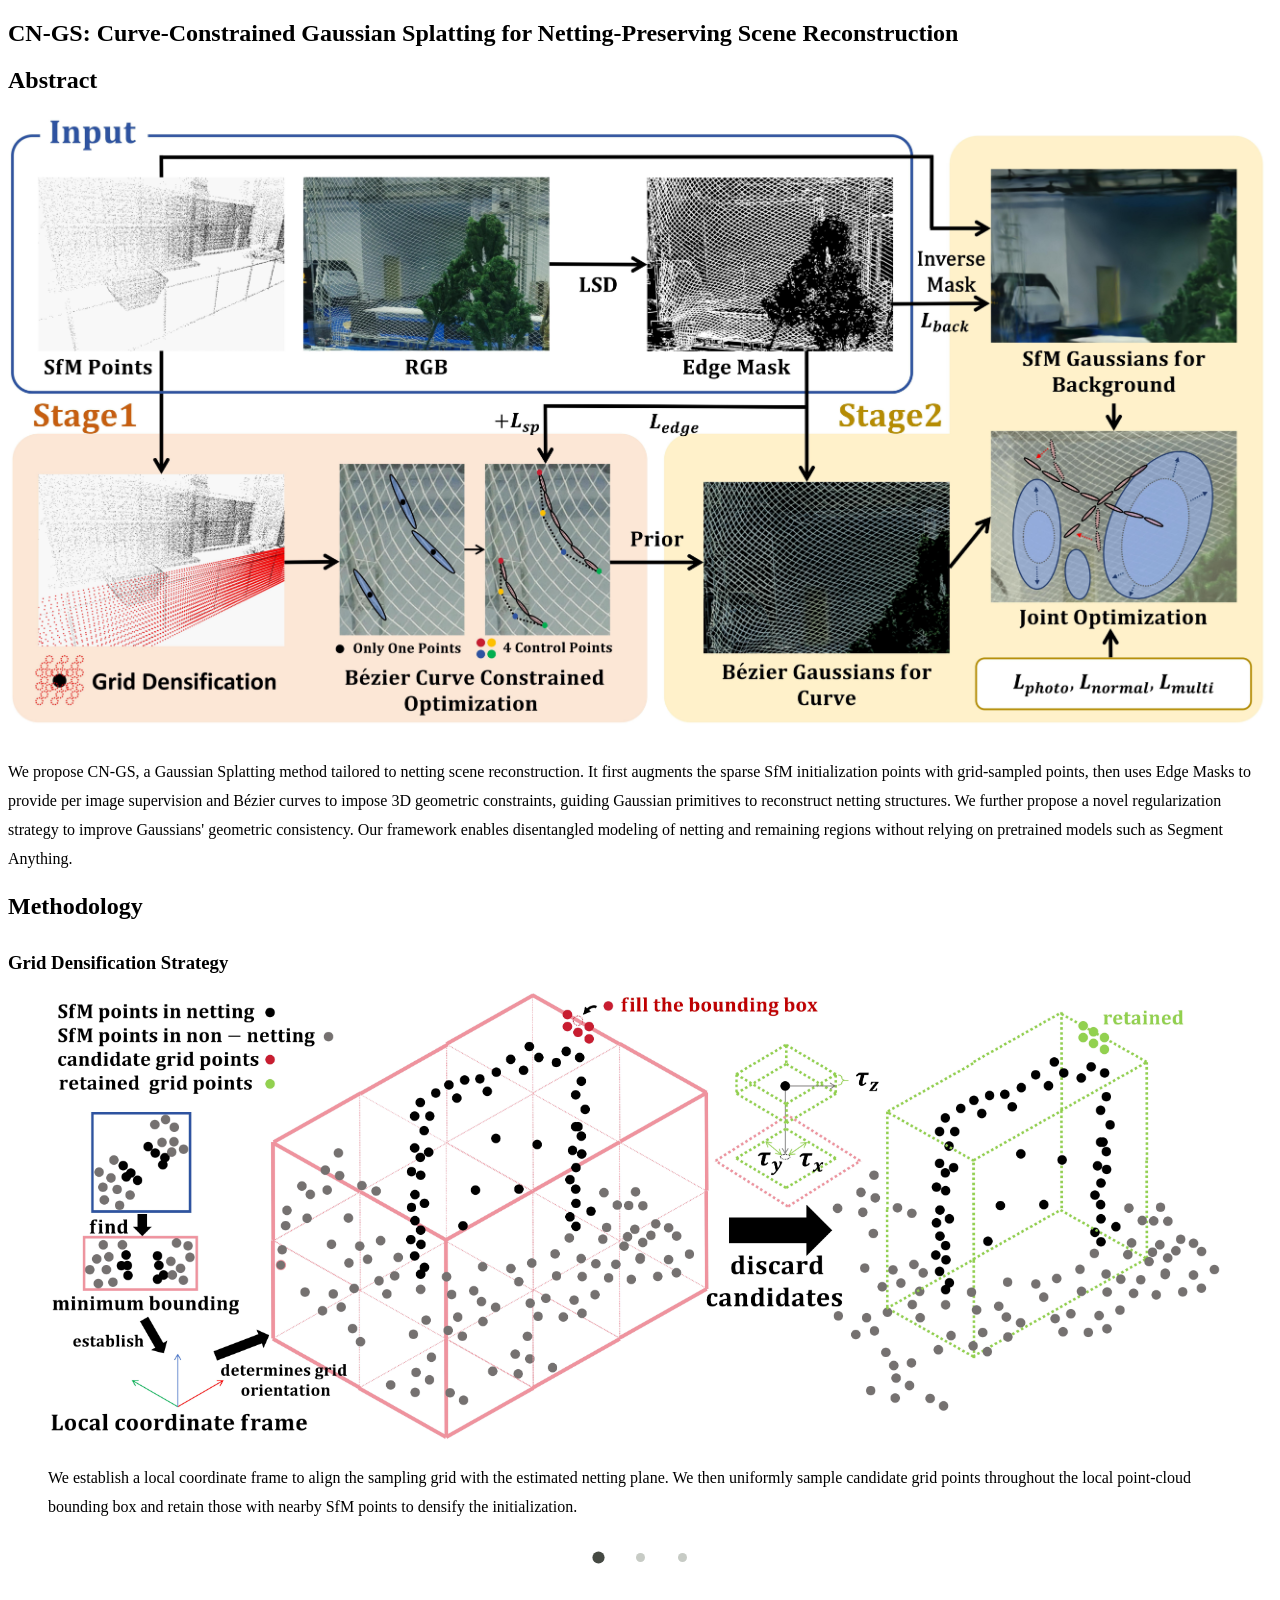
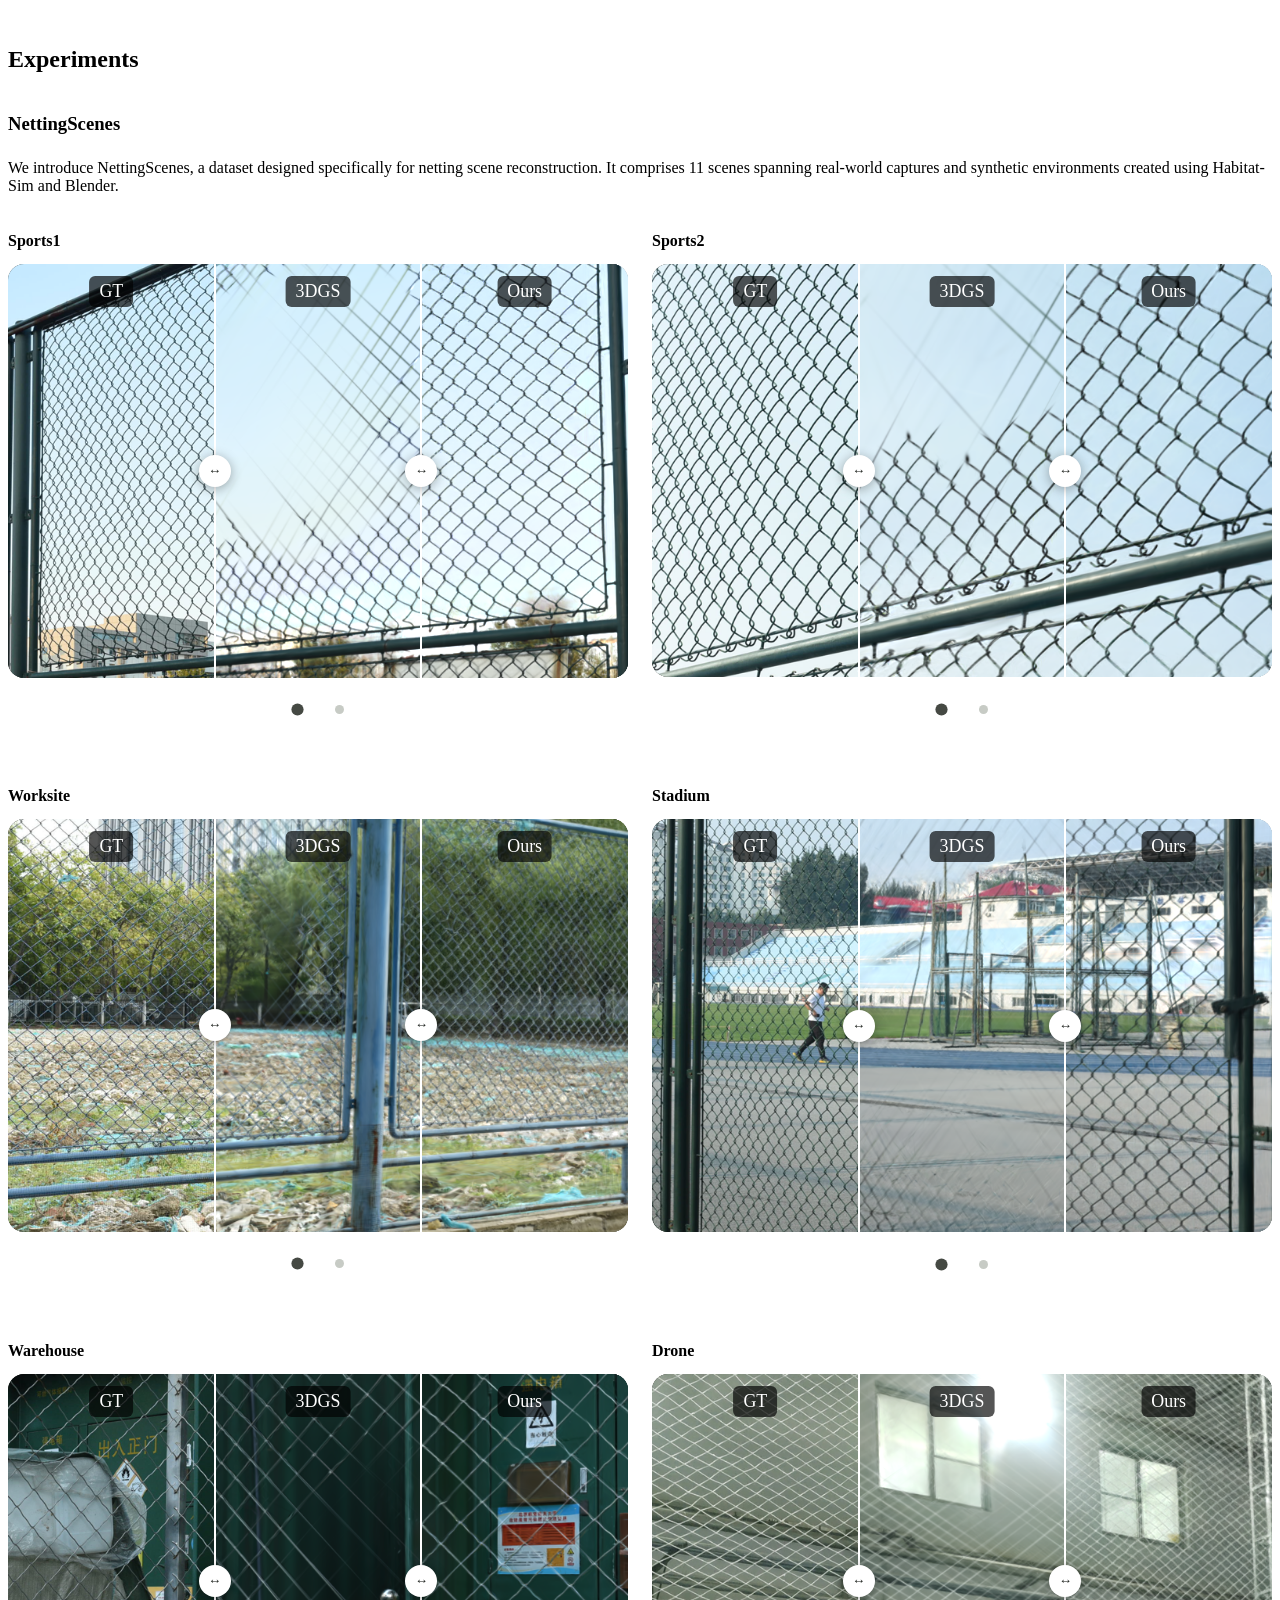
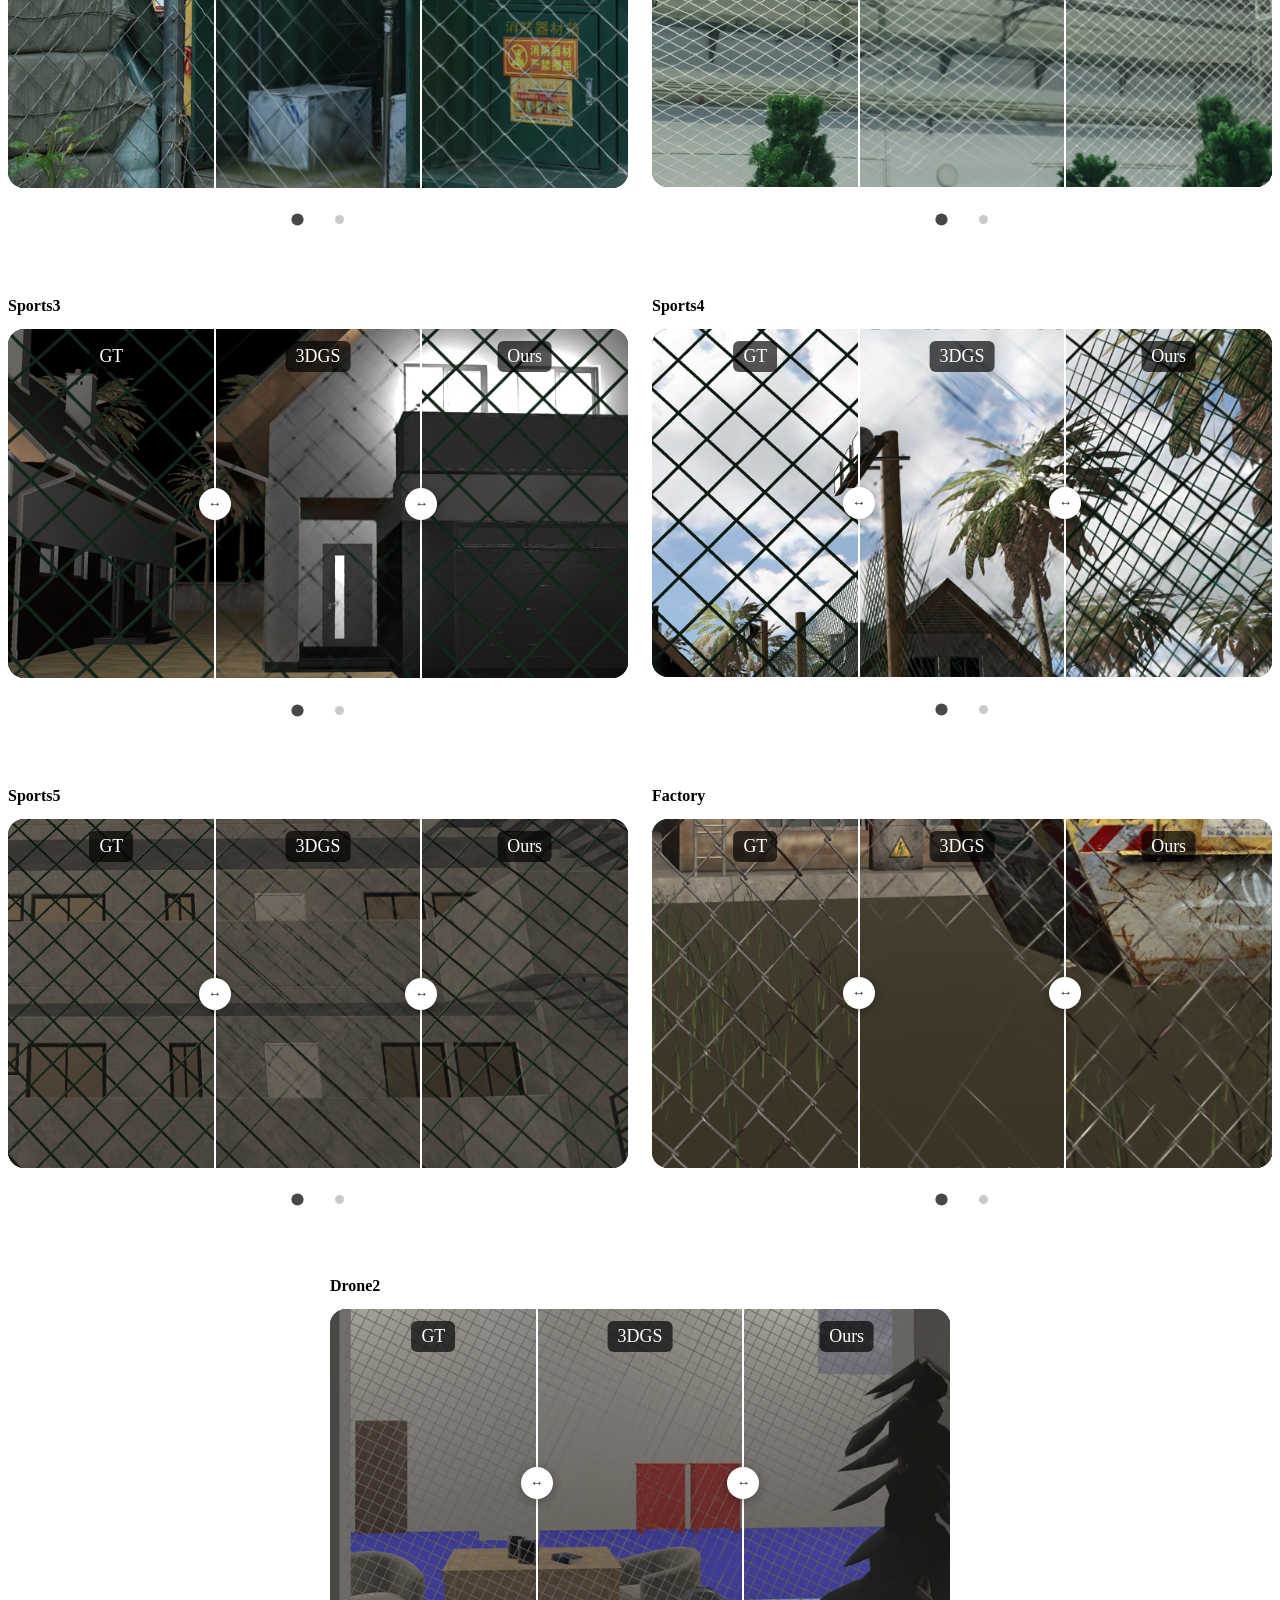
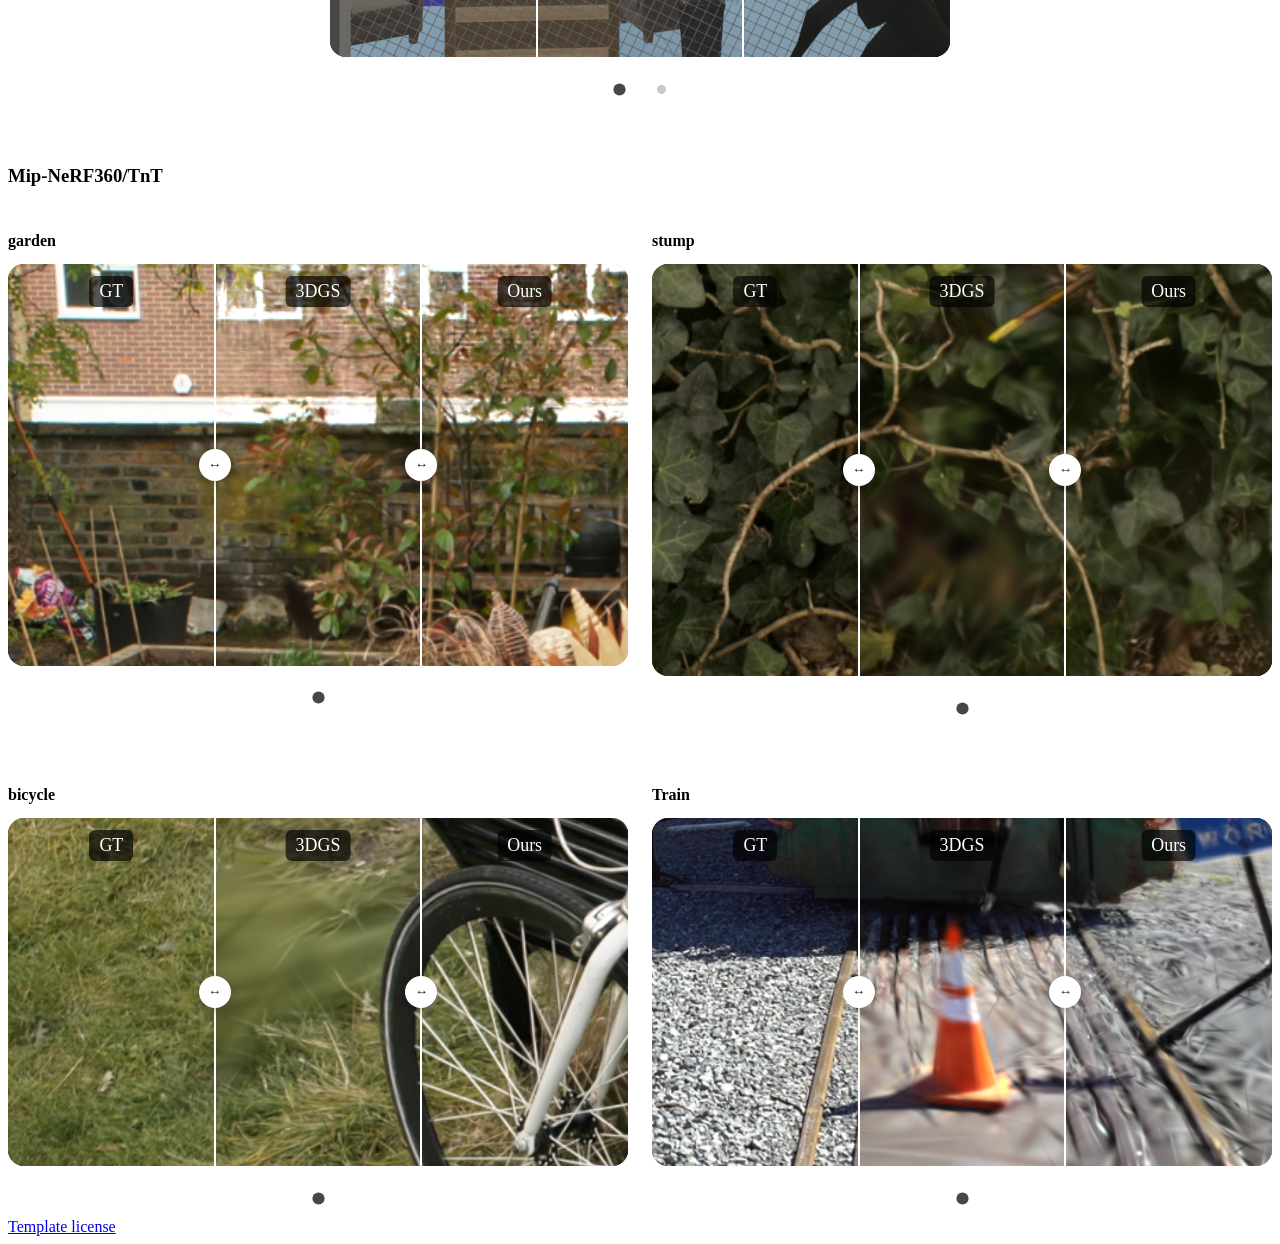
==== commit ca6e8f07: "Left-align method headings and move template notice to license page" ====
--- a/index.html
+++ b/index.html
@@ -71,16 +71,16 @@
 <div class="container is-max-desktop">
 <h2 class="title is-3 has-text-centered">Methodology</h2>
 <div class="method-slides" aria-live="polite">
-<article class="method-slide" id="grid-densification" aria-labelledby="grid-densification-title"><h3 class="title is-4 has-text-centered" id="grid-densification-title">Grid Densification Strategy</h3><figure>
+<article class="method-slide" id="grid-densification" aria-labelledby="grid-densification-title"><h3 class="title is-4" id="grid-densification-title">Grid Densification Strategy</h3><figure>
 <img alt="Grid densification strategy diagram" class="method-figure" decoding="async" loading="lazy" src="./static/images/method/1.jpg"/>
 <figcaption class="method-caption">We establish a local coordinate frame to align the sampling grid with the estimated netting plane.
 We then uniformly sample candidate grid points throughout the local point-cloud bounding box and retain those with nearby SfM points to densify the initialization.</figcaption>
 </figure></article>
-<article class="method-slide" id="bezier-constraints" aria-labelledby="bezier-constraints-title" hidden><h3 class="title is-4 has-text-centered" id="bezier-constraints-title">Gaussian-Based Line Reconstruction with Bézier Curve Constraints</h3><figure>
+<article class="method-slide" id="bezier-constraints" aria-labelledby="bezier-constraints-title" hidden><h3 class="title is-4" id="bezier-constraints-title">Gaussian-Based Line Reconstruction with Bézier Curve Constraints</h3><figure>
 <img alt="Gaussian-based line reconstruction with Bezier curve constraints" class="method-figure" decoding="async" loading="lazy" src="./static/images/method/2.jpg"/>
 <figcaption class="method-caption">We optimize Bézier curves under multiview Edge Mask supervision. Each curve carries M Gaussians that share thickness and opacity. During training, we adapt the curves through simplification, splitting, and pruning.</figcaption>
 </figure></article>
-<article class="method-slide" id="multiview-constraints" aria-labelledby="multiview-constraints-title" hidden><h3 class="title is-4 has-text-centered" id="multiview-constraints-title">Depth-Filtered Multiview Constraints</h3><figure>
+<article class="method-slide" id="multiview-constraints" aria-labelledby="multiview-constraints-title" hidden><h3 class="title is-4" id="multiview-constraints-title">Depth-Filtered Multiview Constraints</h3><figure>
 <img alt="Depth-filtered multiview constraints diagram" class="method-figure" decoding="async" loading="lazy" src="./static/images/method/3.jpg"/>
 <figcaption class="method-caption">We filter out pixels near depth discontinuities to avoid unreliable consistency constraints at thin-structure boundaries.
 We then enforce multiview geometric and photometric consistency using round-trip reprojection errors and patch similarity at valid correspondences, suppressing floating Gaussians (blue) around geometrically consistent ones (red).</figcaption>
@@ -283,8 +283,5 @@
 </section>
 
 </div></section>
-<footer class="footer"><div class="container has-text-centered">
-<p>Website template adapted from <a href="https://nerfies.github.io/">Nerfies</a>,
-licensed under <a rel="license" href="https://creativecommons.org/licenses/by-sa/4.0/">CC BY-SA 4.0</a>.</p>
-</div></footer>
+<footer class="footer"><div class="container has-text-centered"><a href="./static/template-license.html">Template license</a></div></footer>
 </body></html>
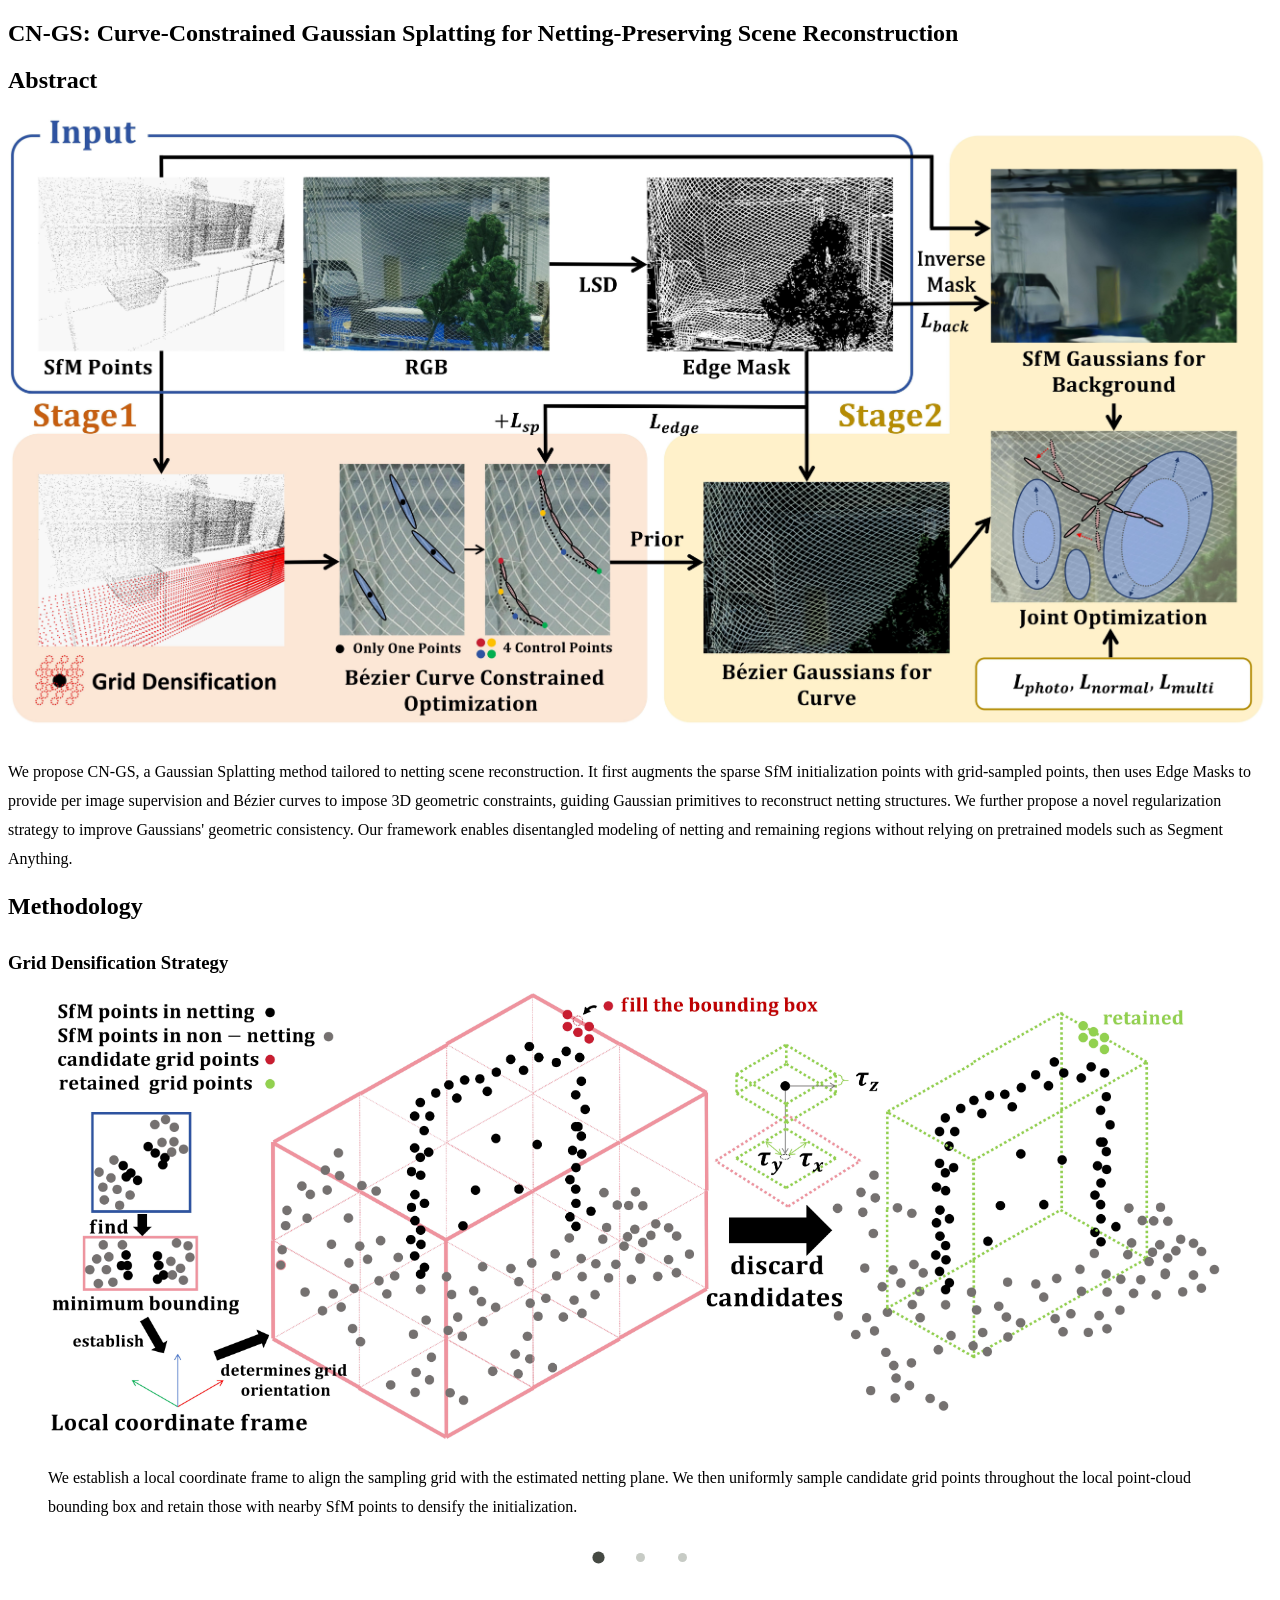
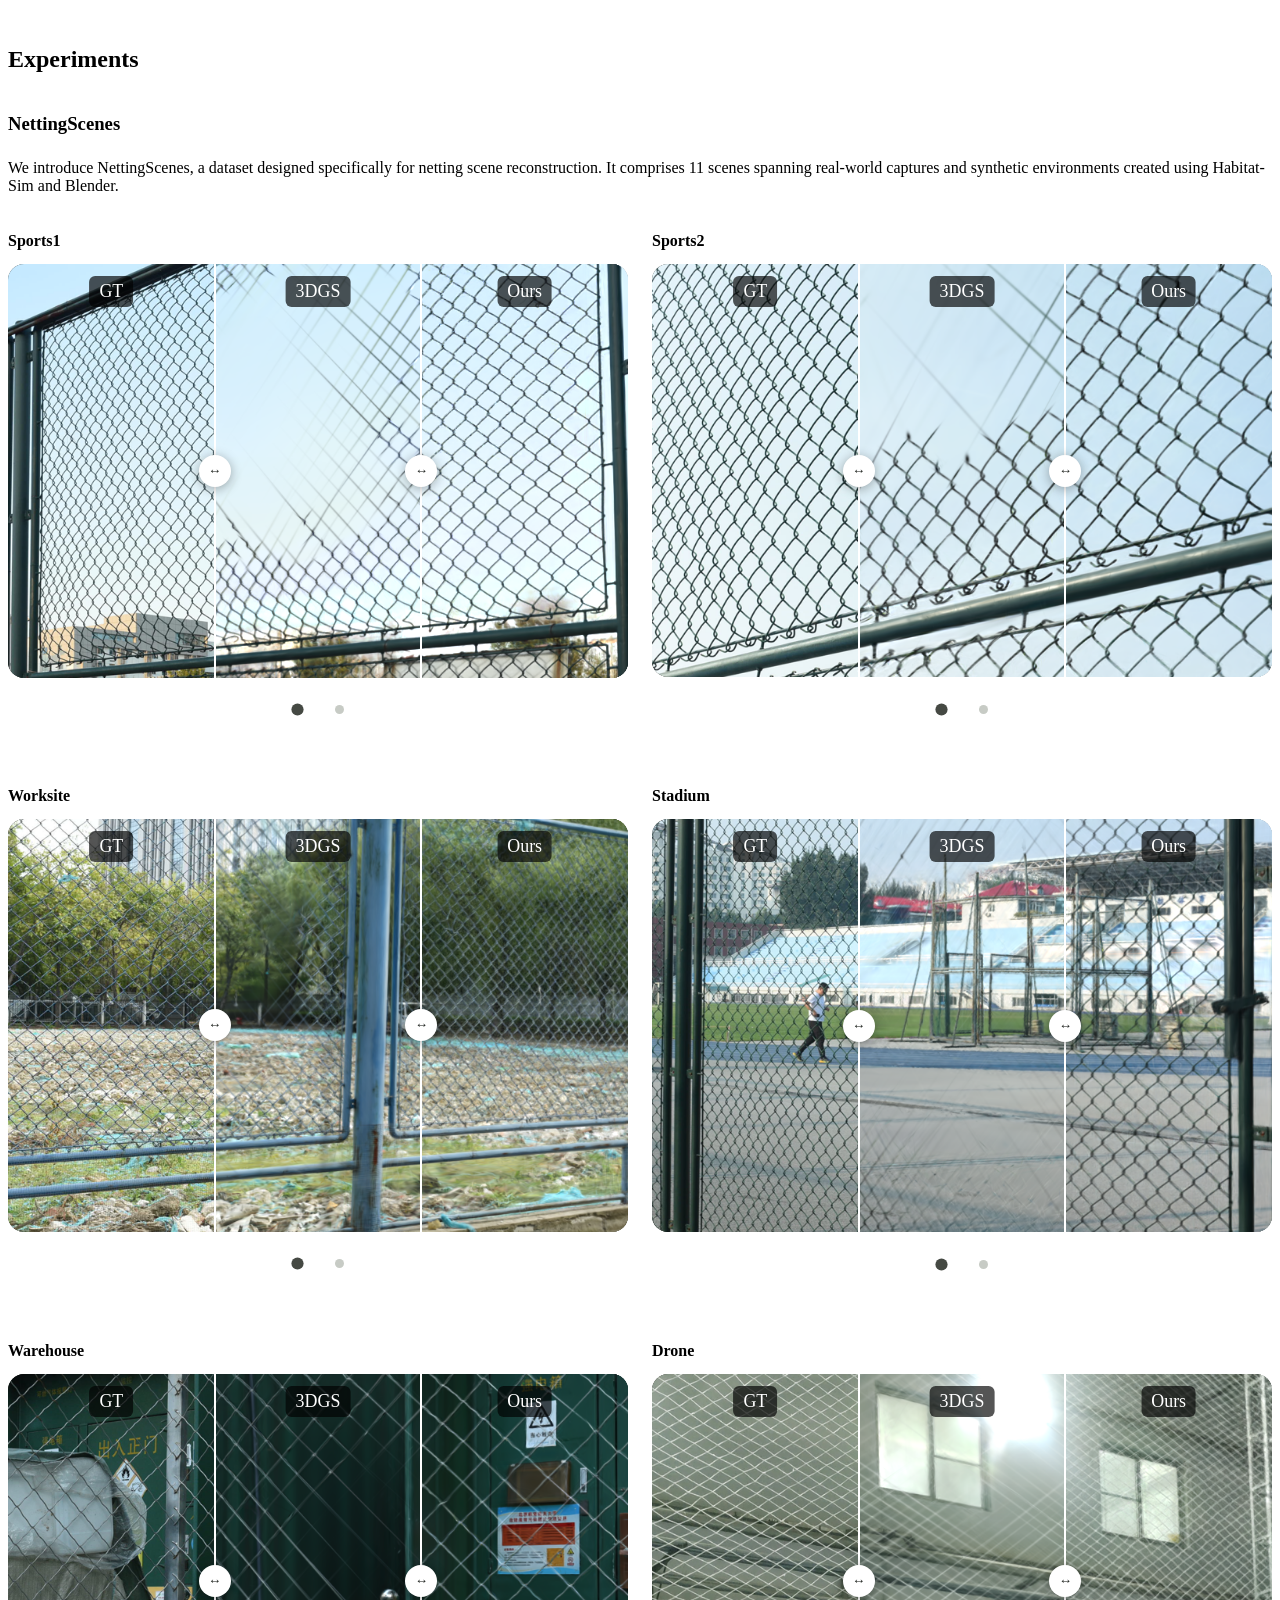
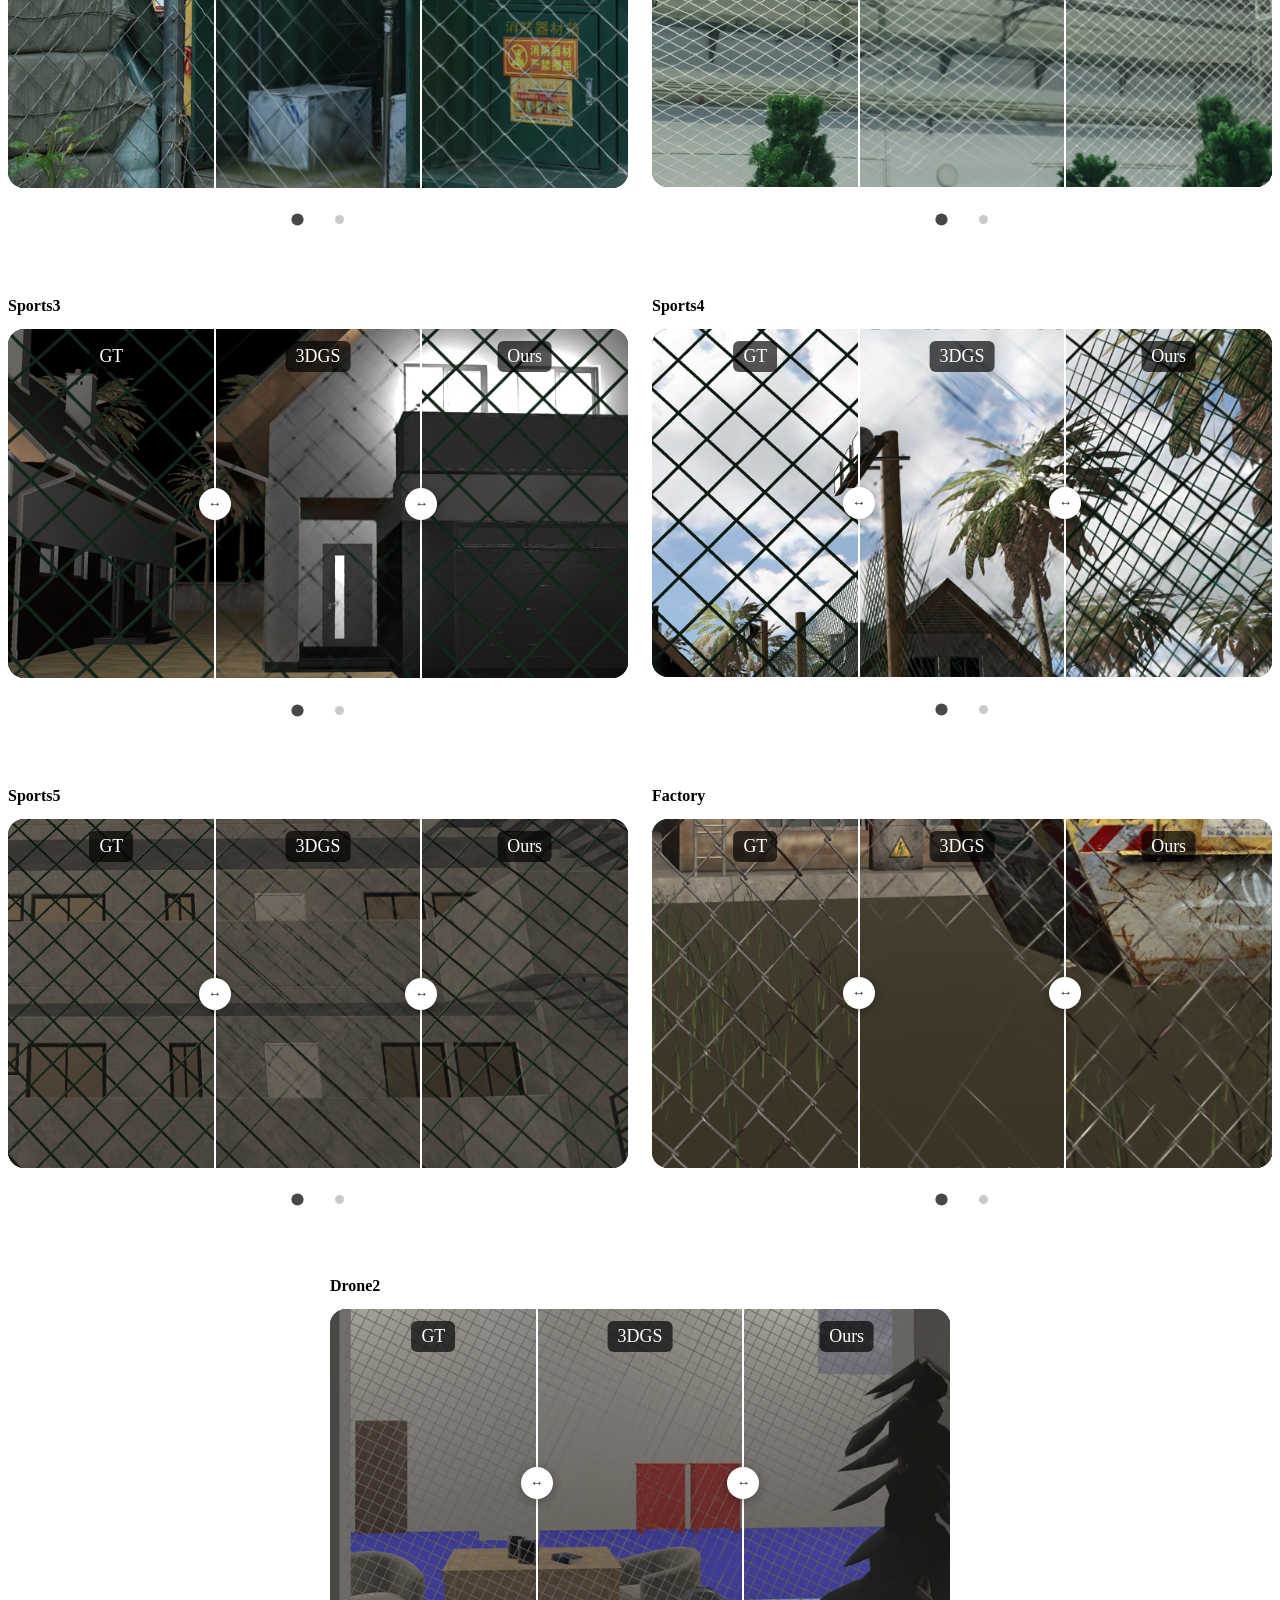
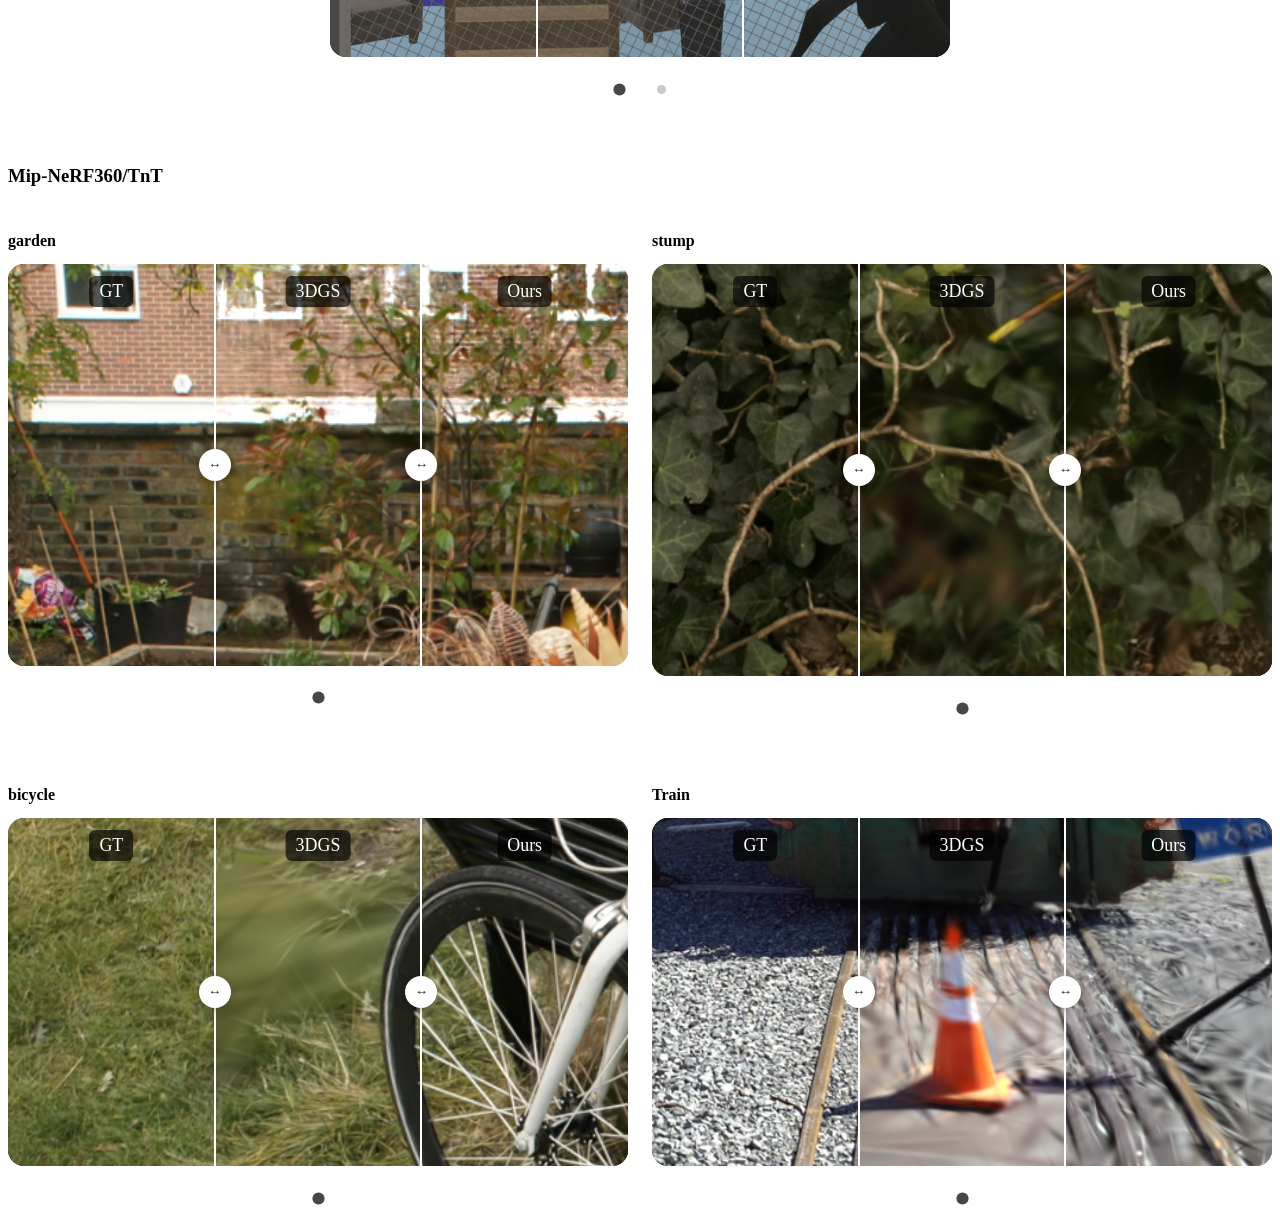
==== commit b23298c8: "Remove template license footer from project homepage" ====
--- a/index.html
+++ b/index.html
@@ -283,5 +283,4 @@
 </section>
 
 </div></section>
-<footer class="footer"><div class="container has-text-centered"><a href="./static/template-license.html">Template license</a></div></footer>
 </body></html>
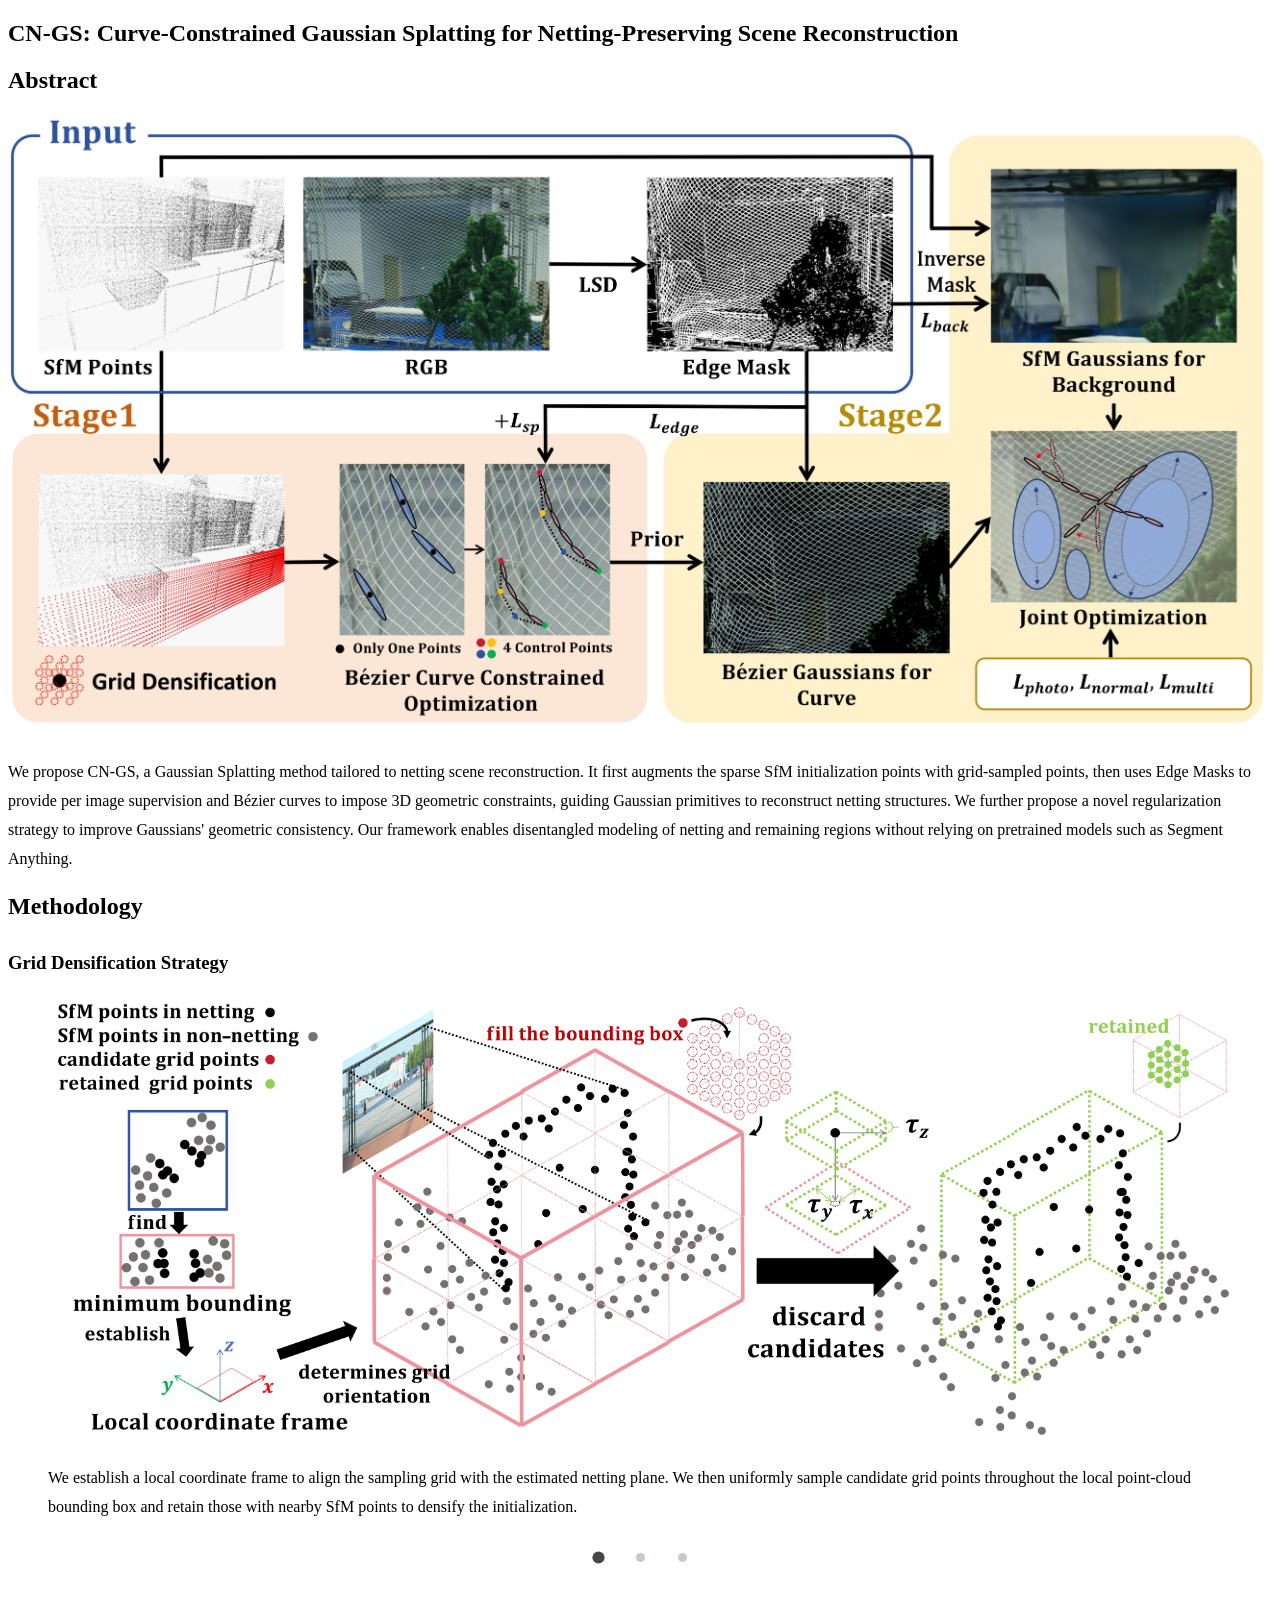
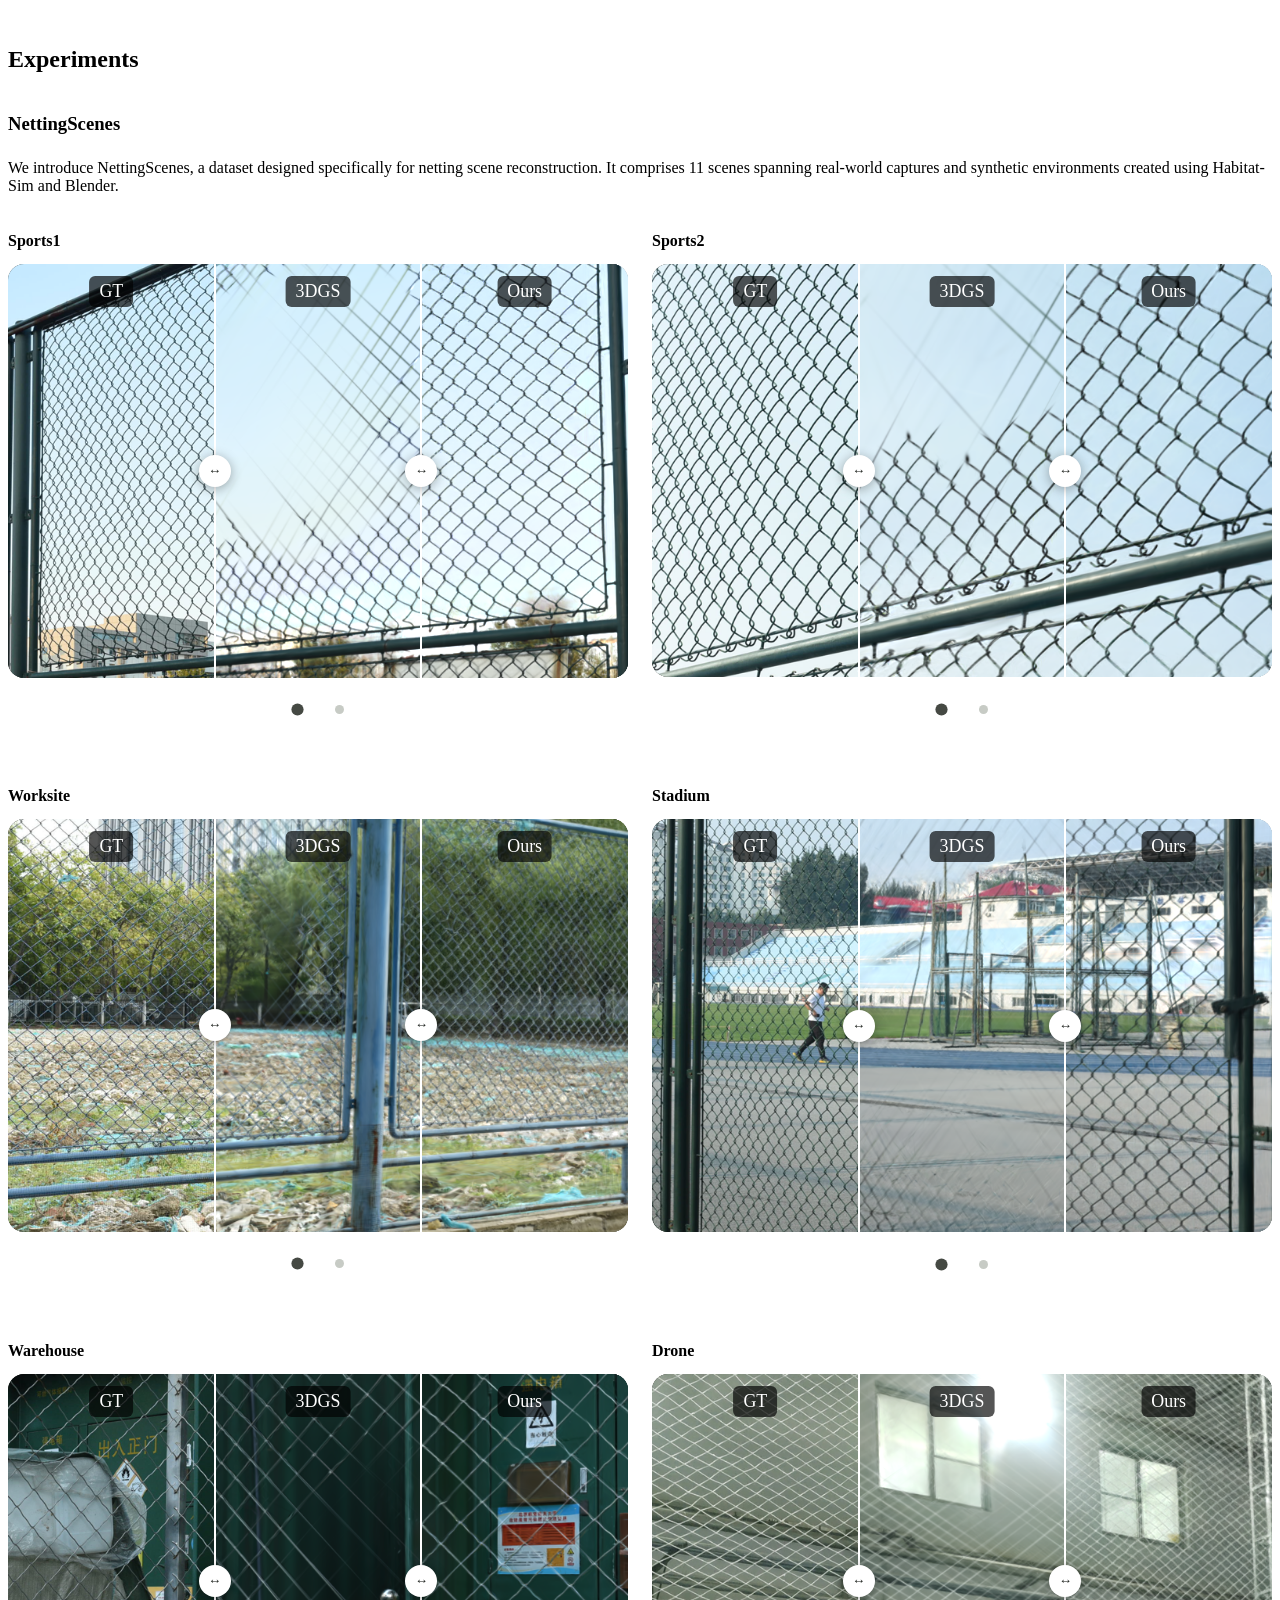
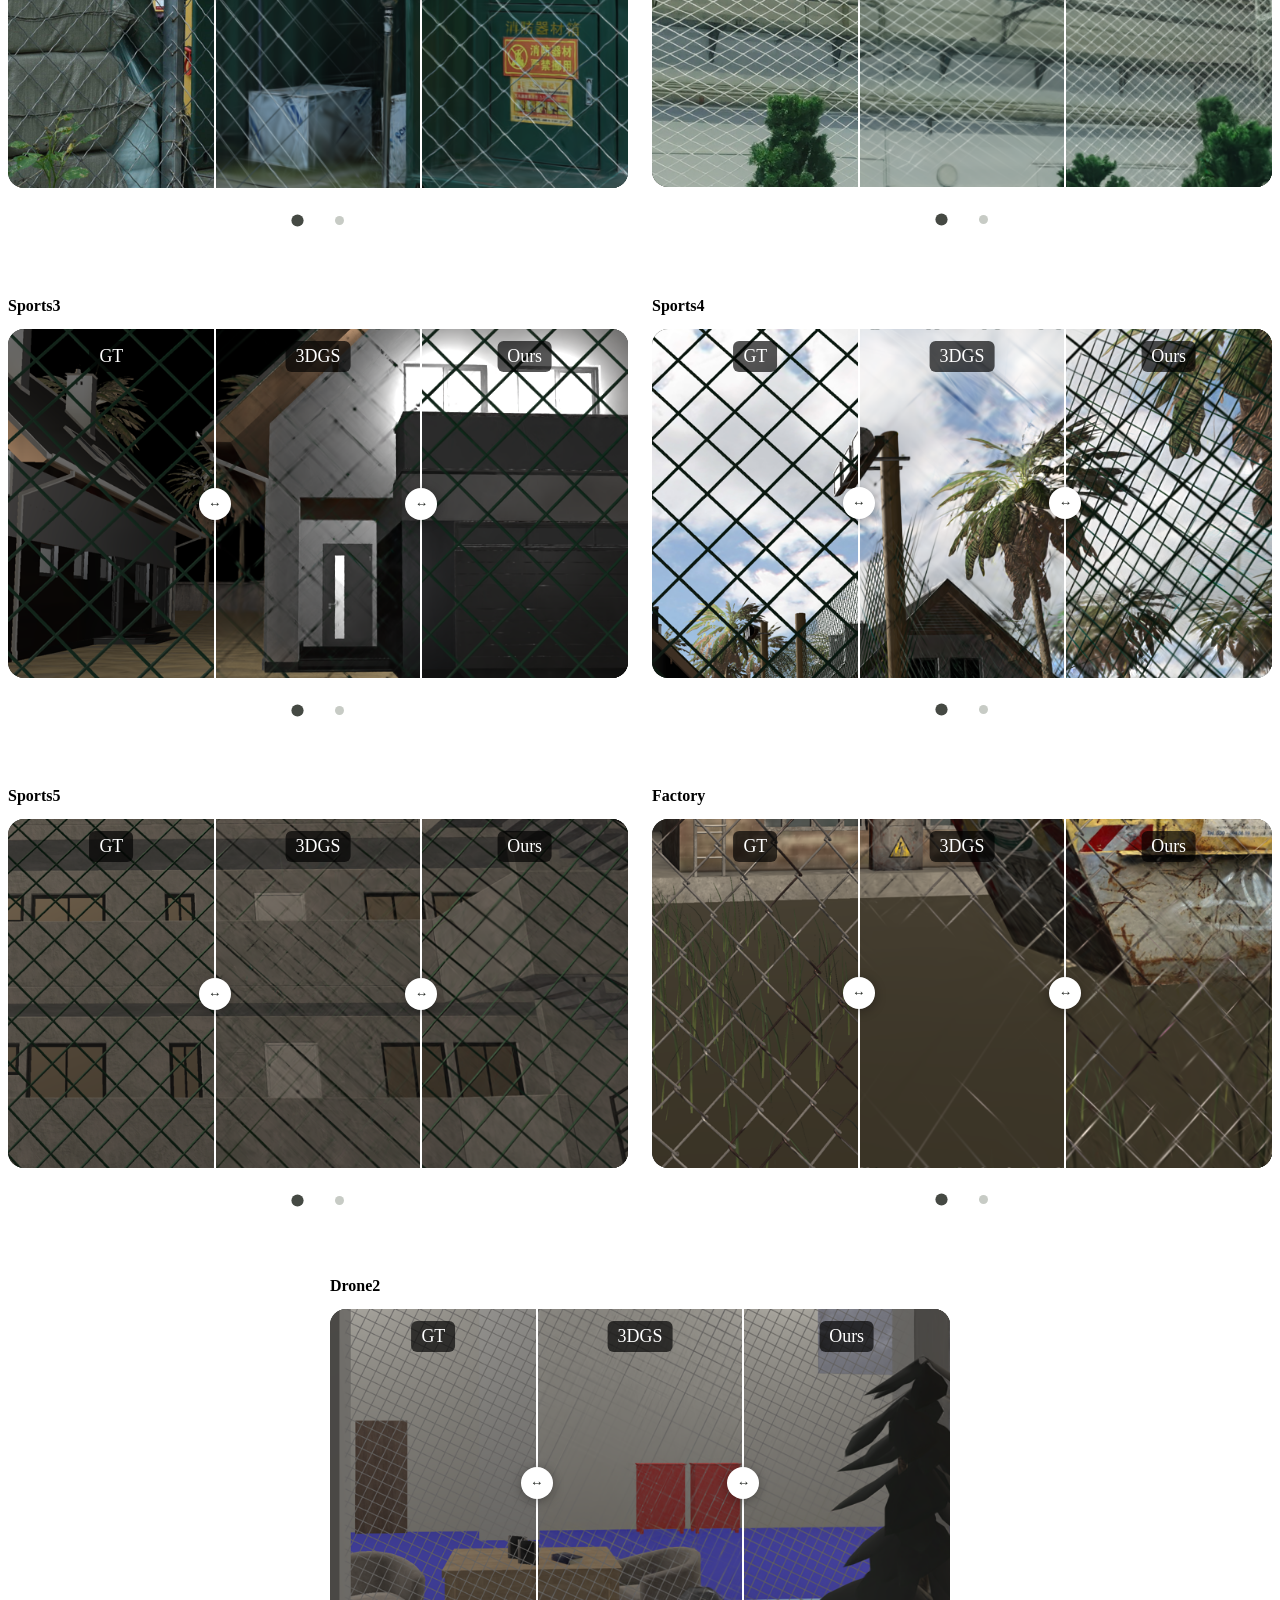
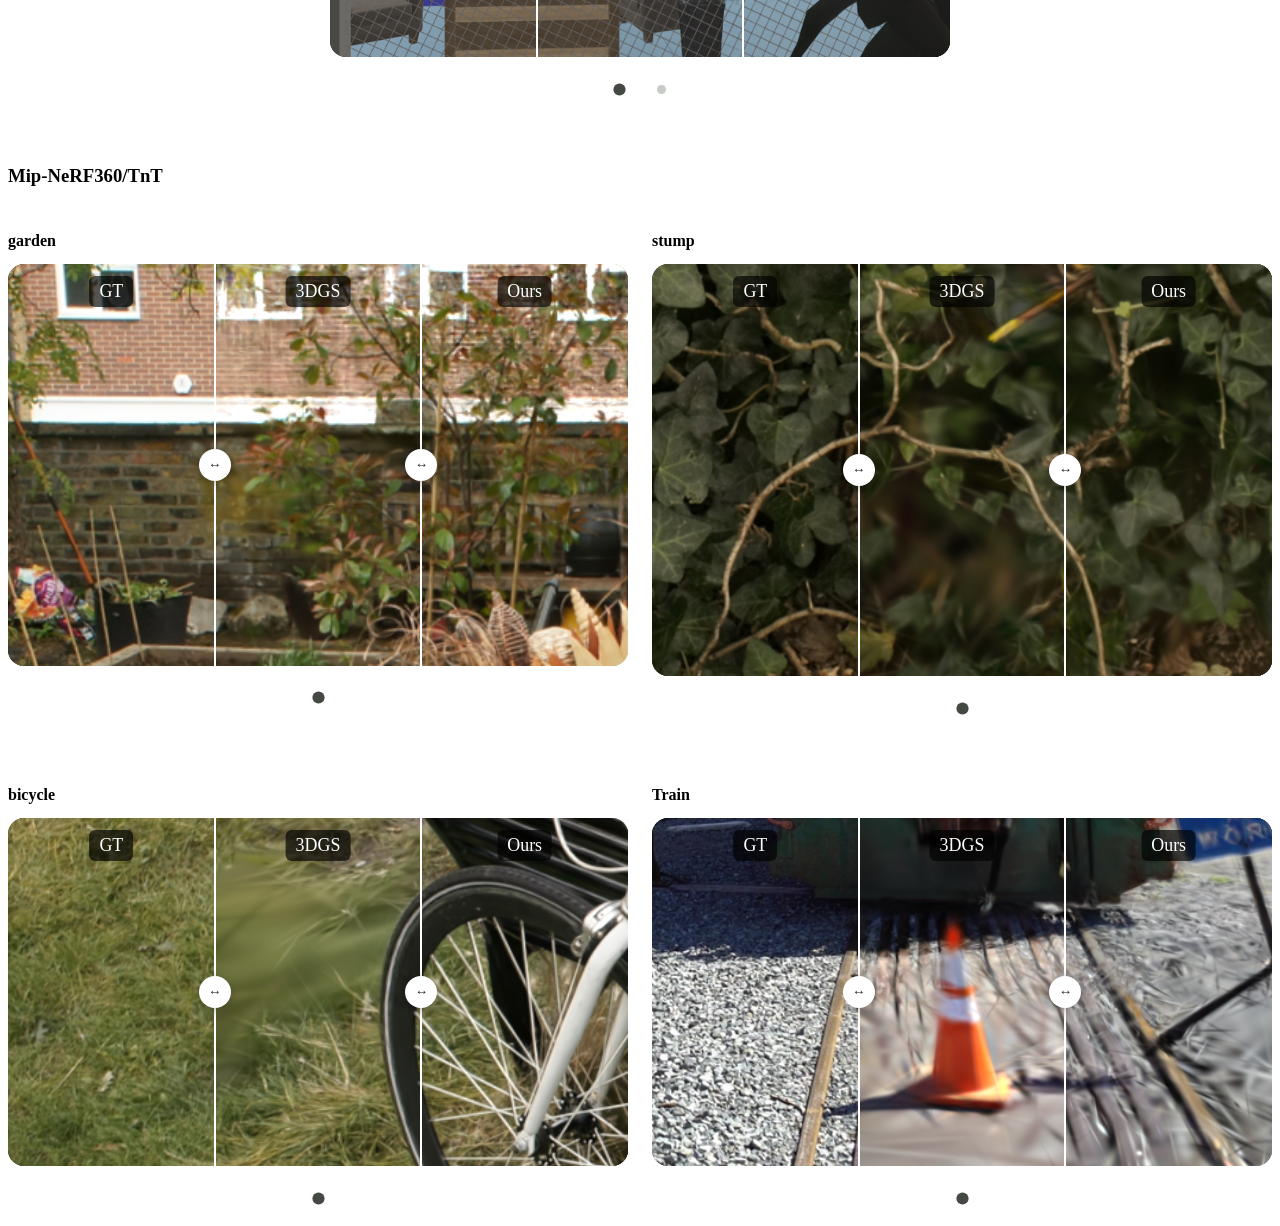
==== commit 42913374: "Publish updated grid densification figure" ====
--- a/index.html
+++ b/index.html
@@ -72,7 +72,7 @@
 <h2 class="title is-3 has-text-centered">Methodology</h2>
 <div class="method-slides" aria-live="polite">
 <article class="method-slide" id="grid-densification" aria-labelledby="grid-densification-title"><h3 class="title is-4" id="grid-densification-title">Grid Densification Strategy</h3><figure>
-<img alt="Grid densification strategy diagram" class="method-figure" decoding="async" loading="lazy" src="./static/images/method/1.jpg"/>
+<img alt="Grid densification strategy diagram" class="method-figure" decoding="async" loading="lazy" src="./static/images/method/1.jpg?v=20261118"/>
 <figcaption class="method-caption">We establish a local coordinate frame to align the sampling grid with the estimated netting plane.
 We then uniformly sample candidate grid points throughout the local point-cloud bounding box and retain those with nearby SfM points to densify the initialization.</figcaption>
 </figure></article>
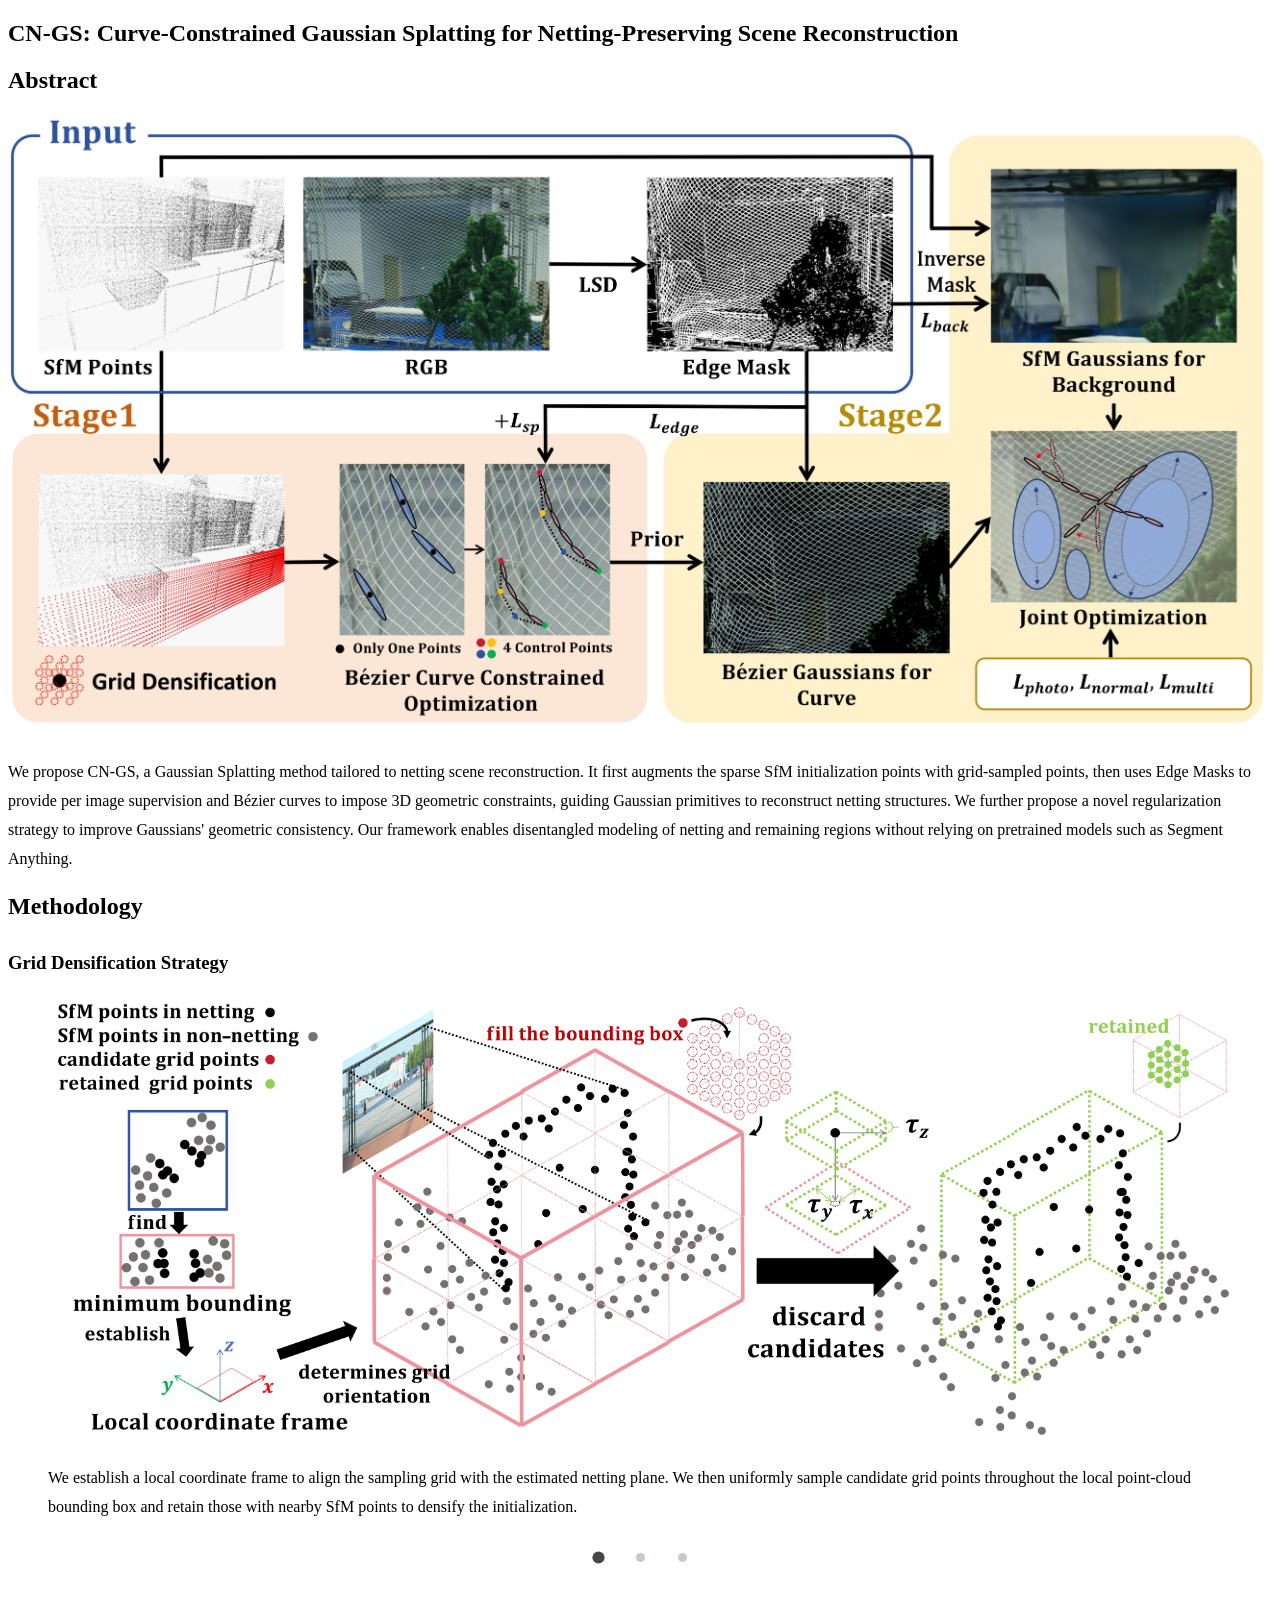
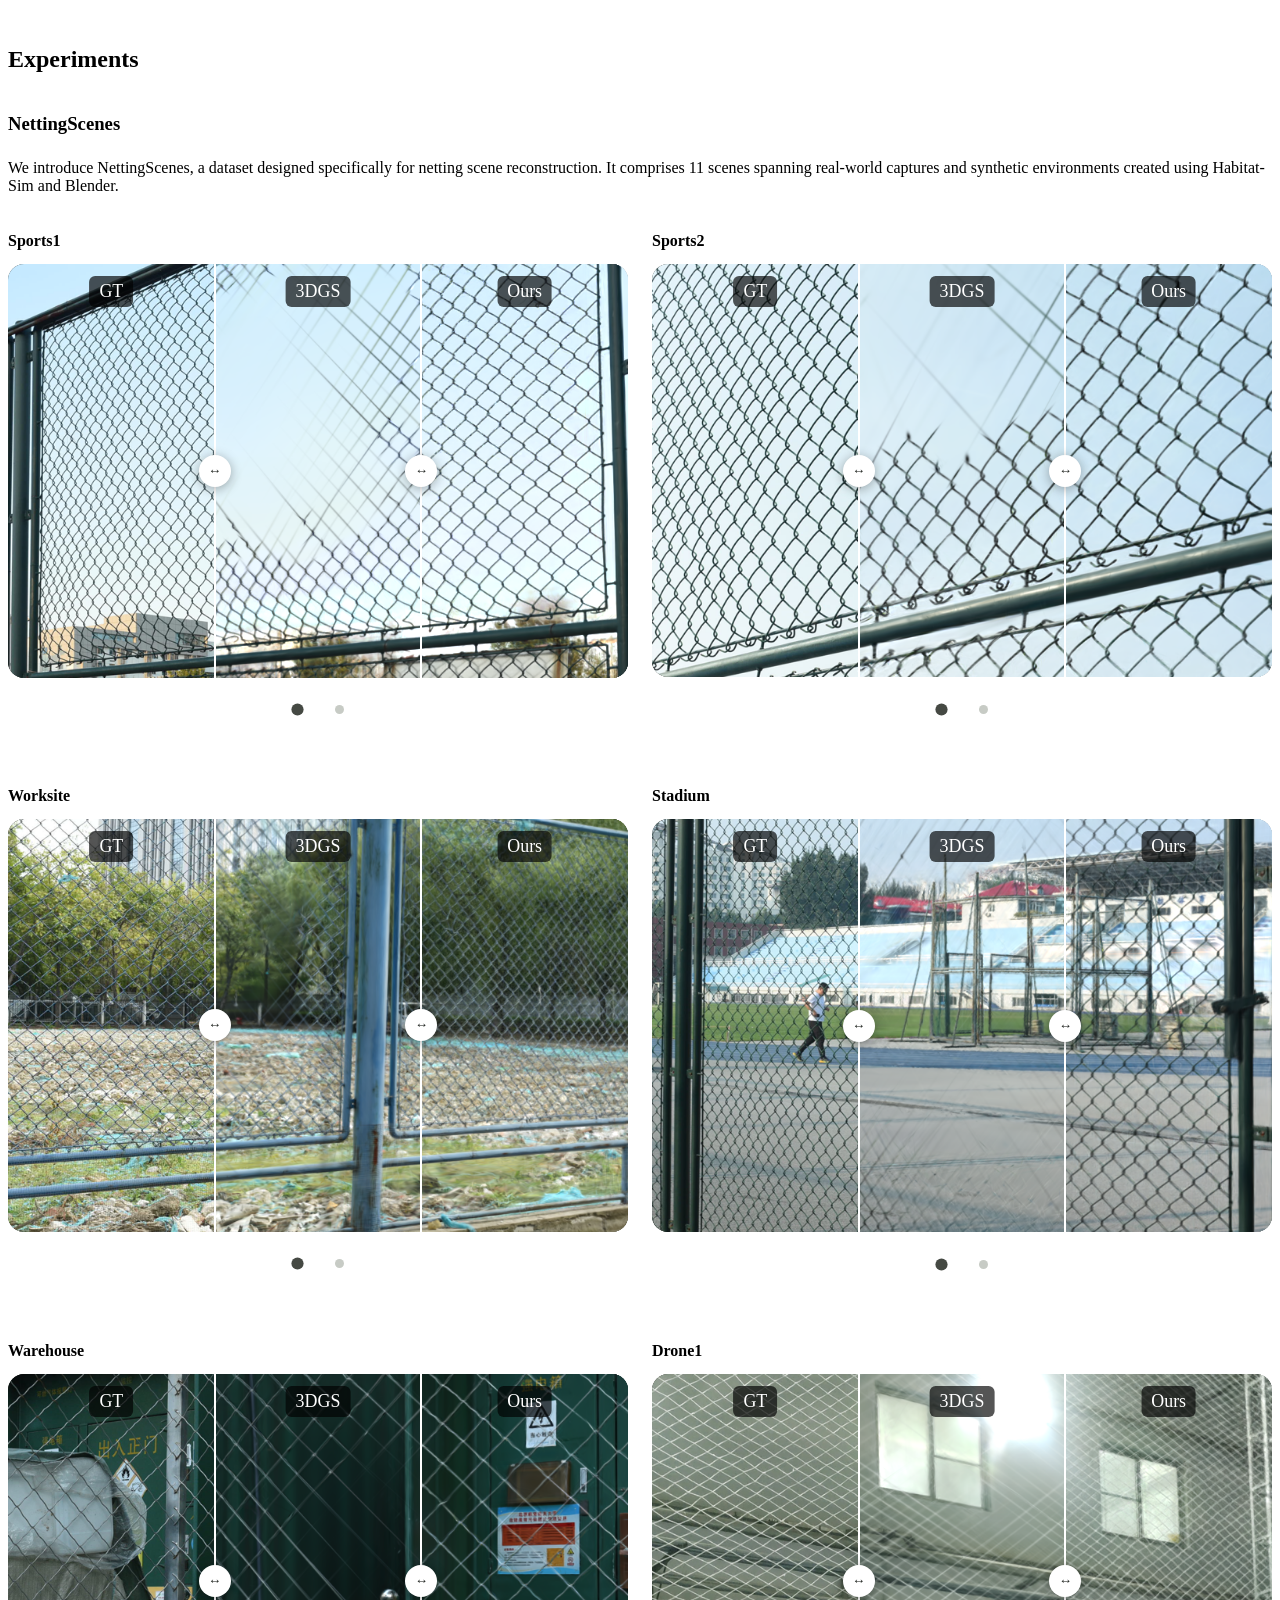
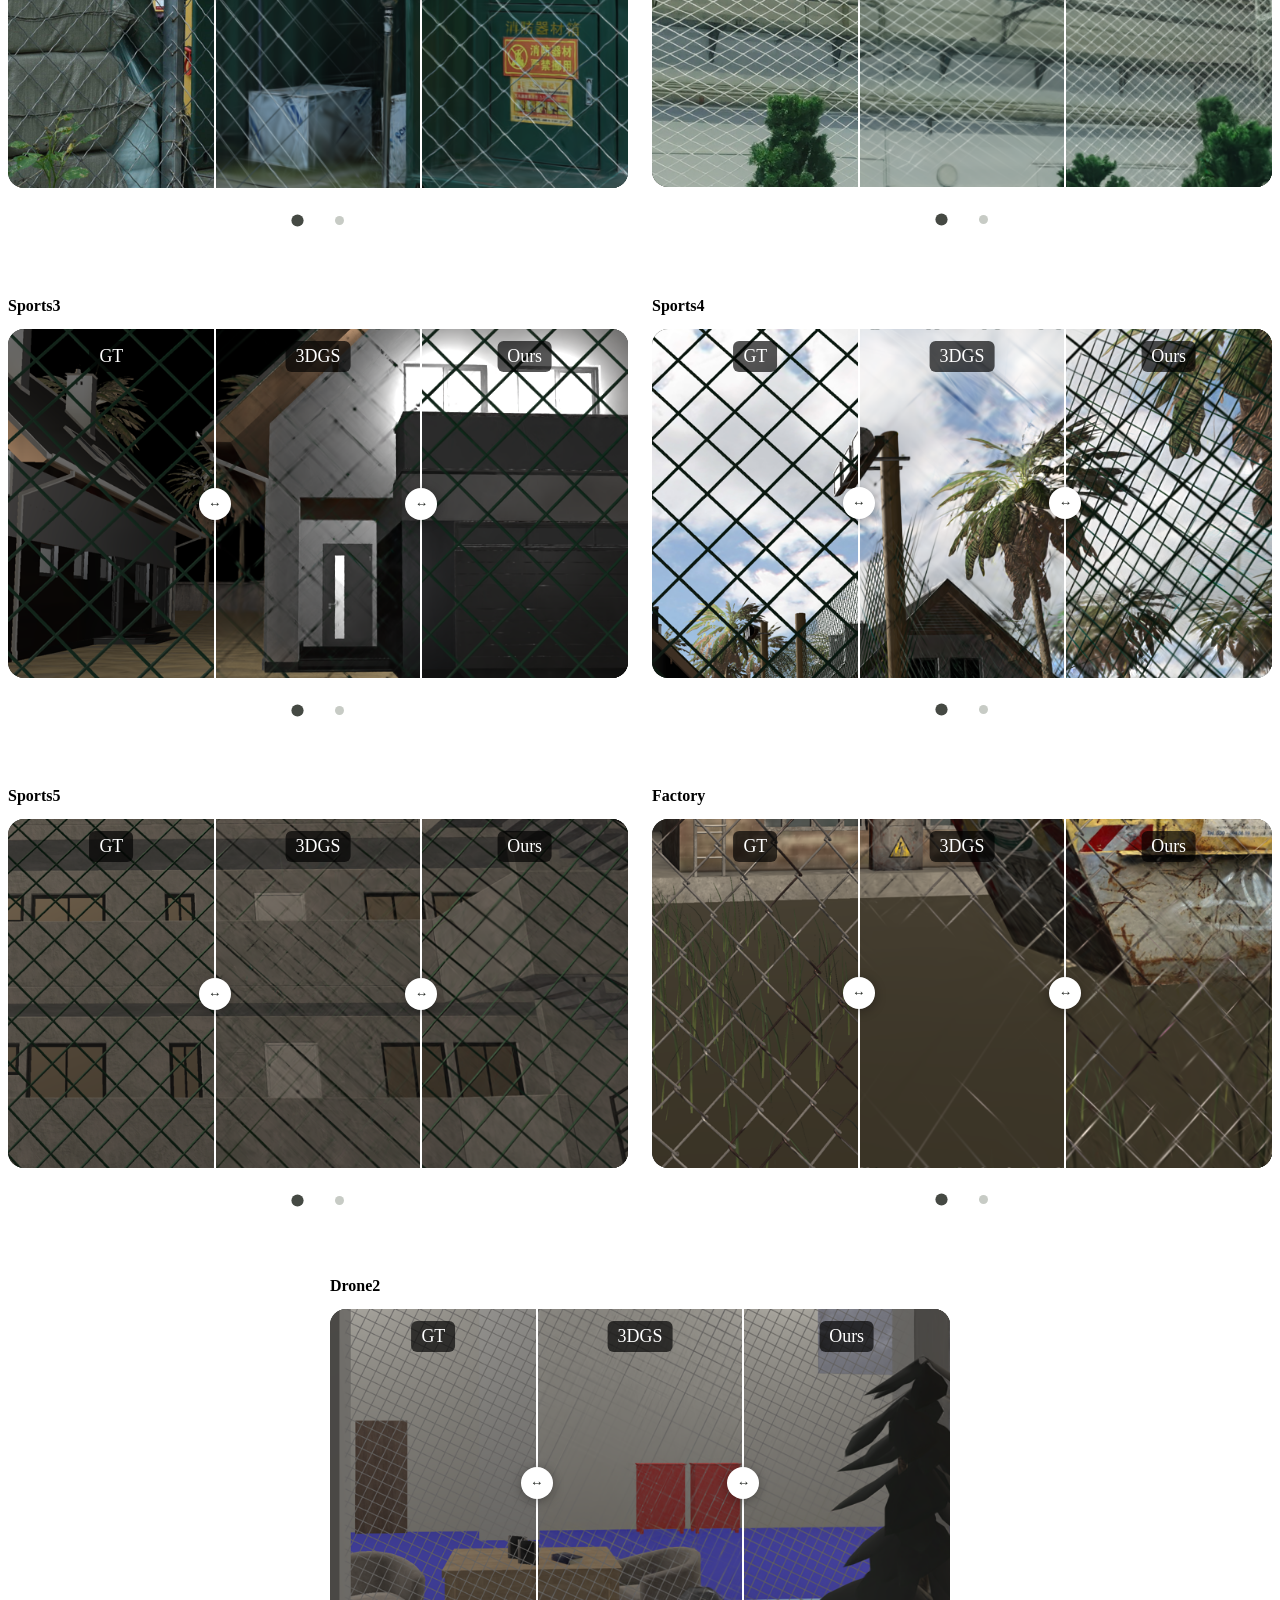
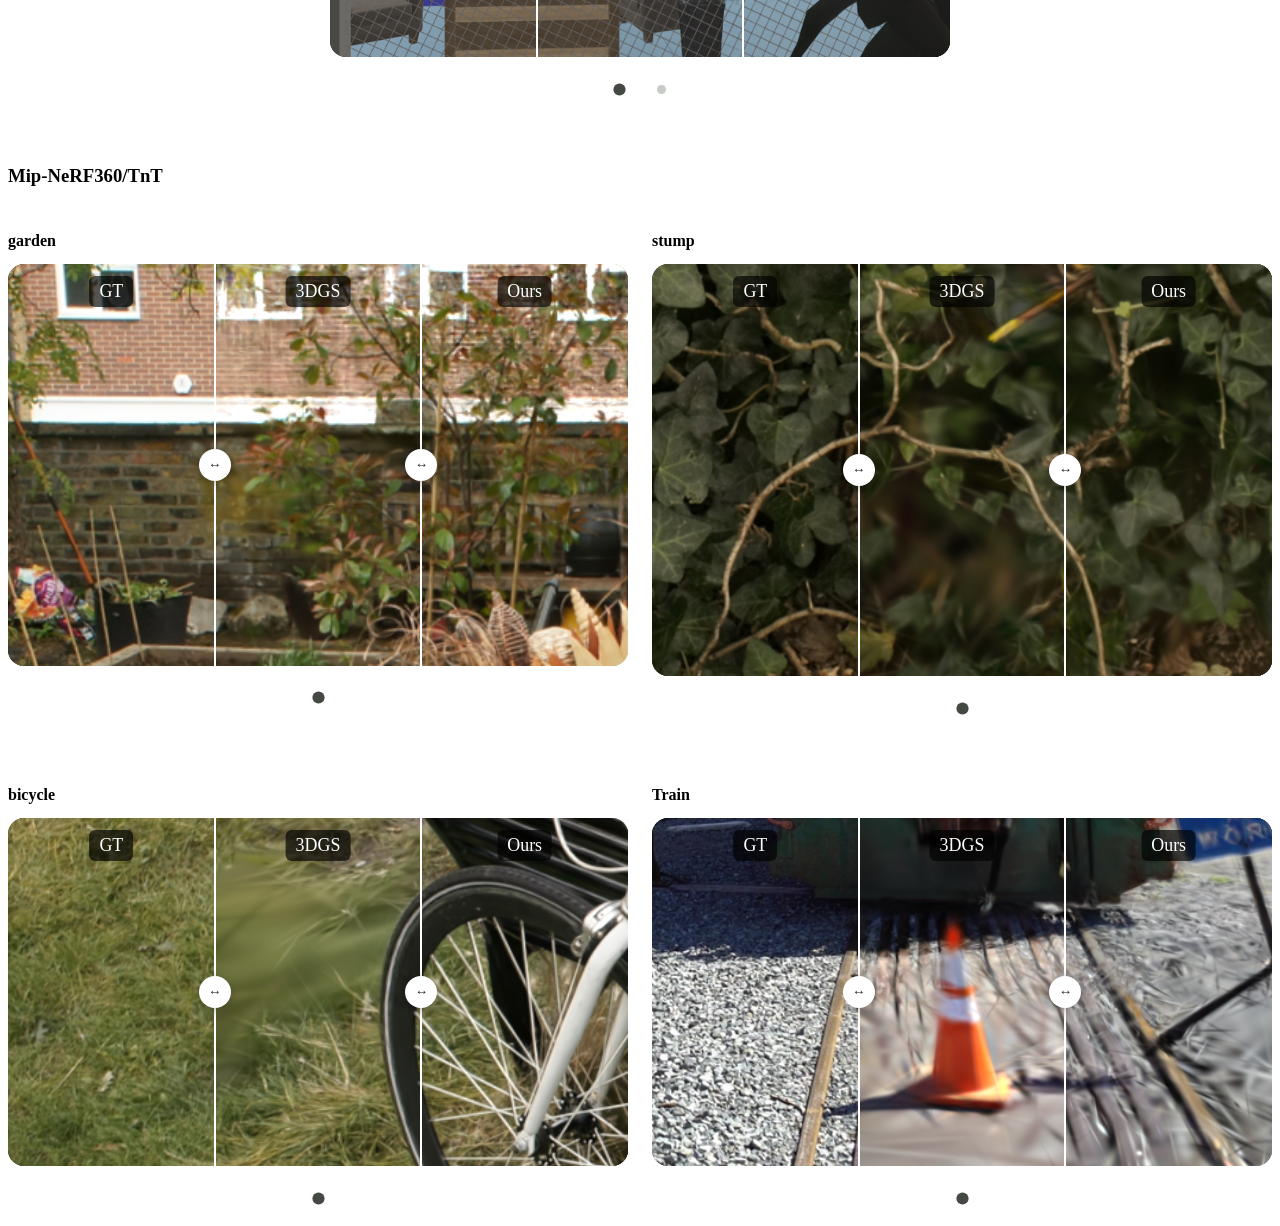
==== commit 729e89fd: "Rename Drone scene to Drone1" ====
--- a/index.html
+++ b/index.html
@@ -159,17 +159,17 @@
 <button aria-label="Warehouse: ROI 00008" aria-pressed="true" class="roi-scene" data-roi='{"label": "Warehouse / roi_00008", "path": "static/images/comparisons/website/107-1/roi_00008", "width": 790, "height": 528}' title="ROI 00008" type="button"><span aria-hidden="true"></span></button>
 <button aria-label="Warehouse: ROI 00010" aria-pressed="false" class="roi-scene" data-roi='{"label": "Warehouse / roi_00010", "path": "static/images/comparisons/website/107-1/roi_00010", "width": 794, "height": 530}' title="ROI 00010" type="button"><span aria-hidden="true"></span></button>
 </div></article>
-<article class="roi-group"><h4 class="title is-5">Drone</h4>
+<article class="roi-group"><h4 class="title is-5">Drone1</h4>
 <div class="roi-view" data-crop-aspect="794 / 530" style="aspect-ratio:794/530;--first:33.333%;--second:66.667%">
-<img alt="Drone / roi_00002 GT" class="roi-gt" draggable="false" loading="lazy" src="static/images/comparisons/website/buaa_net/roi_00002/gt_roi.png"/>
-<img alt="Drone / roi_00002 3DGS" class="roi-base" draggable="false" loading="lazy" src="static/images/comparisons/website/buaa_net/roi_00002/left_render_roi.png"/>
-<img alt="Drone / roi_00002 Ours" class="roi-ours" draggable="false" loading="lazy" src="static/images/comparisons/website/buaa_net/roi_00002/right_render_roi.png"/>
-<span class="roi-label roi-label-gt">GT</span><span class="roi-label roi-label-base">3DGS</span><span class="roi-label roi-label-ours">Ours</span>
-<button aria-label="GT / 3DGS boundary" aria-valuemax="100" aria-valuemin="0" aria-valuenow="33.333" class="roi-handle roi-first" role="slider" type="button"><span>↔</span></button>
-<button aria-label="3DGS / Ours boundary" aria-valuemax="100" aria-valuemin="0" aria-valuenow="66.667" class="roi-handle roi-second" role="slider" type="button"><span>↔</span></button>
-</div><div aria-label="Drone ROI selection" class="roi-scenes" role="group">
-<button aria-label="Drone: ROI 00002" aria-pressed="true" class="roi-scene" data-roi='{"label": "Drone / roi_00002", "path": "static/images/comparisons/website/buaa_net/roi_00002", "width": 789, "height": 592}' title="ROI 00002" type="button"><span aria-hidden="true"></span></button>
-<button aria-label="Drone: ROI 00008" aria-pressed="false" class="roi-scene" data-roi='{"label": "Drone / roi_00008", "path": "static/images/comparisons/website/buaa_net/roi_00008", "width": 792, "height": 594}' title="ROI 00008" type="button"><span aria-hidden="true"></span></button>
+<img alt="Drone1 / roi_00002 GT" class="roi-gt" draggable="false" loading="lazy" src="static/images/comparisons/website/buaa_net/roi_00002/gt_roi.png"/>
+<img alt="Drone1 / roi_00002 3DGS" class="roi-base" draggable="false" loading="lazy" src="static/images/comparisons/website/buaa_net/roi_00002/left_render_roi.png"/>
+<img alt="Drone1 / roi_00002 Ours" class="roi-ours" draggable="false" loading="lazy" src="static/images/comparisons/website/buaa_net/roi_00002/right_render_roi.png"/>
+<span class="roi-label roi-label-gt">GT</span><span class="roi-label roi-label-base">3DGS</span><span class="roi-label roi-label-ours">Ours</span>
+<button aria-label="GT / 3DGS boundary" aria-valuemax="100" aria-valuemin="0" aria-valuenow="33.333" class="roi-handle roi-first" role="slider" type="button"><span>↔</span></button>
+<button aria-label="3DGS / Ours boundary" aria-valuemax="100" aria-valuemin="0" aria-valuenow="66.667" class="roi-handle roi-second" role="slider" type="button"><span>↔</span></button>
+</div><div aria-label="Drone1 ROI selection" class="roi-scenes" role="group">
+<button aria-label="Drone1: ROI 00002" aria-pressed="true" class="roi-scene" data-roi='{"label": "Drone1 / roi_00002", "path": "static/images/comparisons/website/buaa_net/roi_00002", "width": 789, "height": 592}' title="ROI 00002" type="button"><span aria-hidden="true"></span></button>
+<button aria-label="Drone1: ROI 00008" aria-pressed="false" class="roi-scene" data-roi='{"label": "Drone1 / roi_00008", "path": "static/images/comparisons/website/buaa_net/roi_00008", "width": 792, "height": 594}' title="ROI 00008" type="button"><span aria-hidden="true"></span></button>
 </div></article>
 <article class="roi-group"><h4 class="title is-5">Sports3</h4>
 <div class="roi-view" style="aspect-ratio:791/445;--first:33.333%;--second:66.667%">
